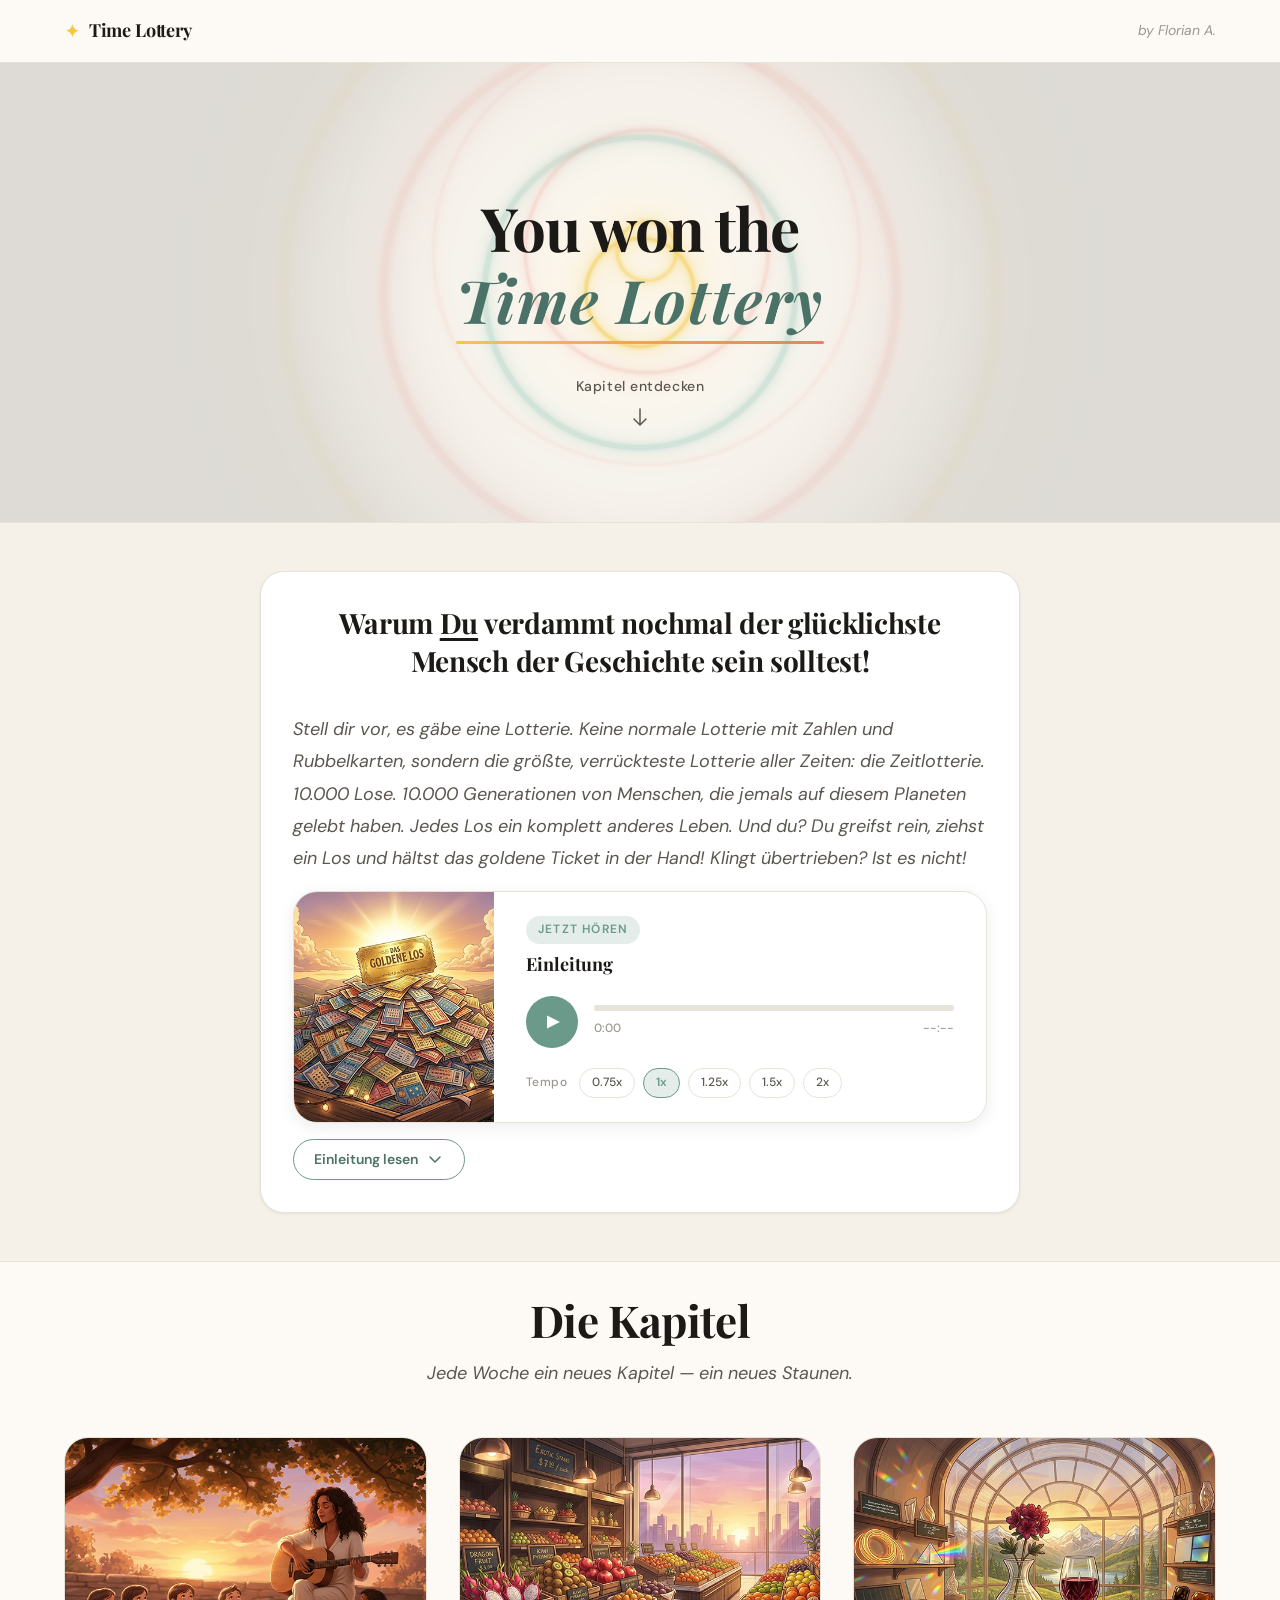
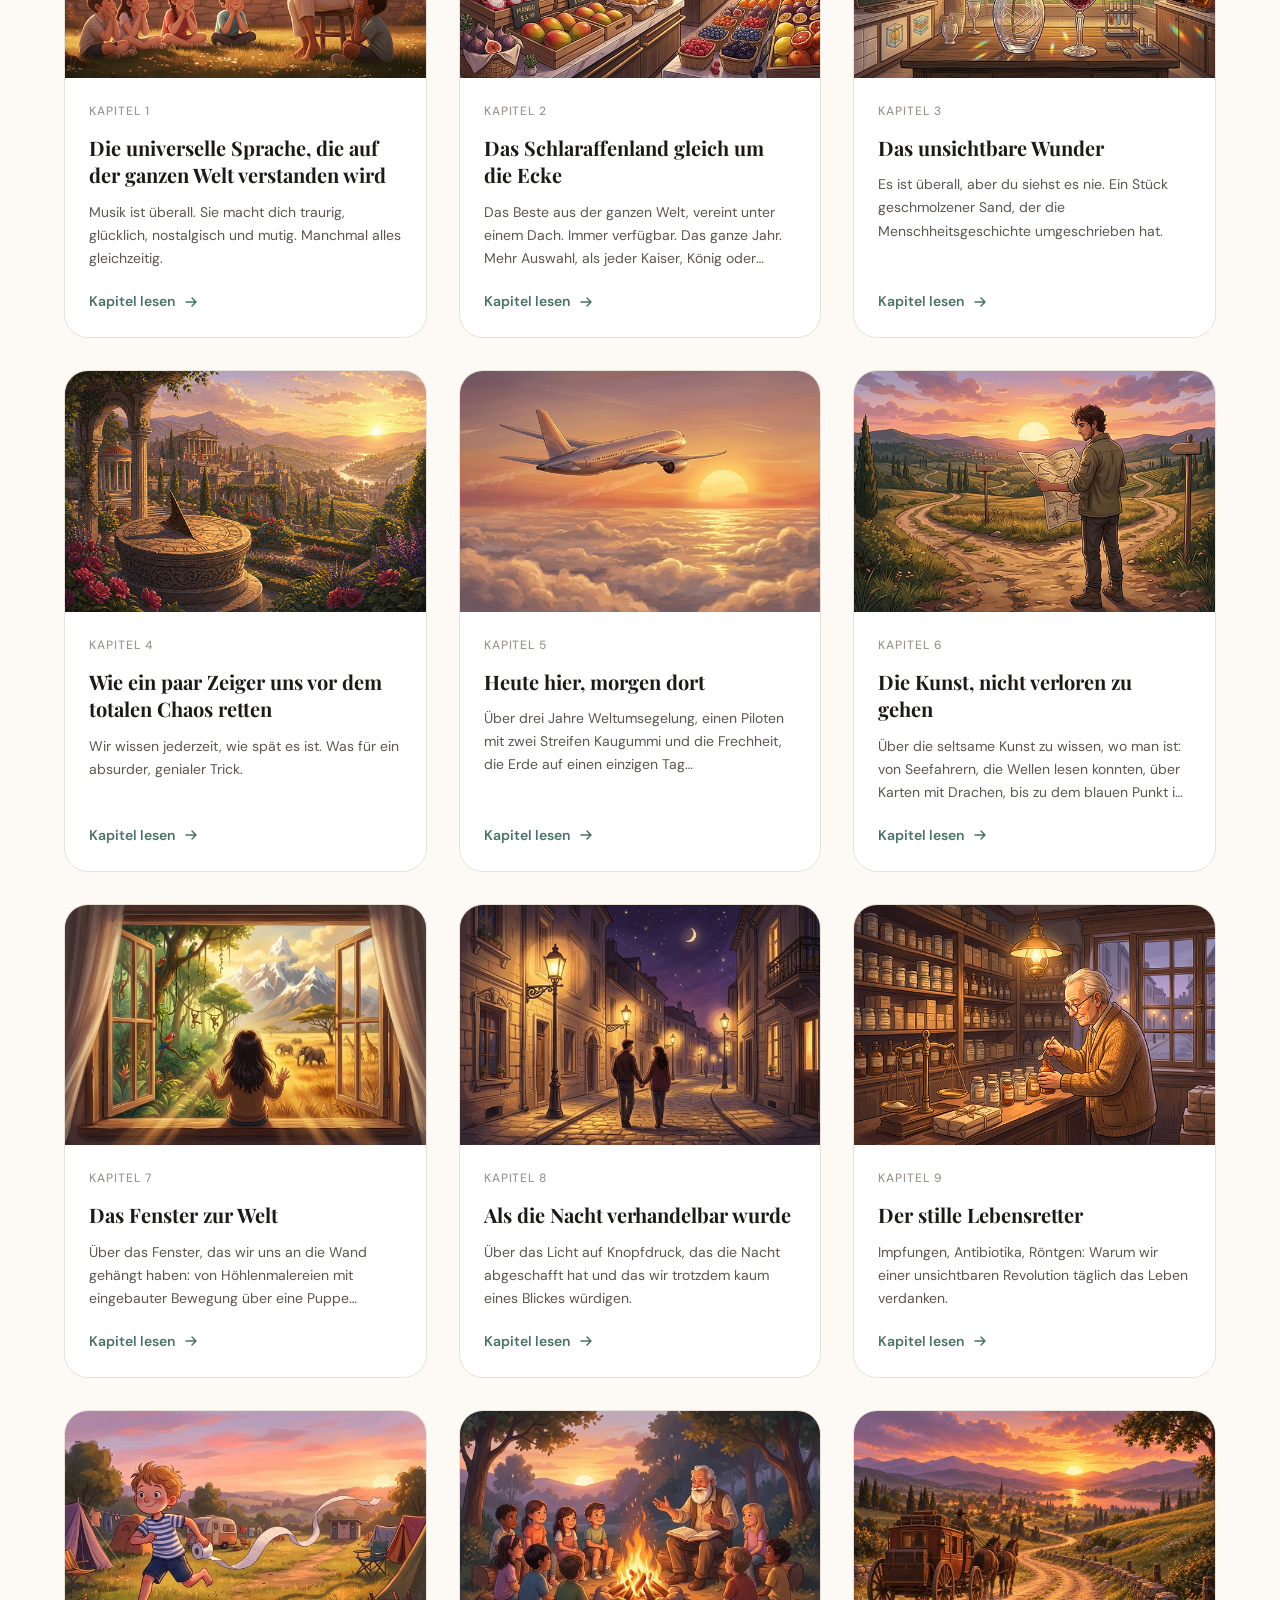
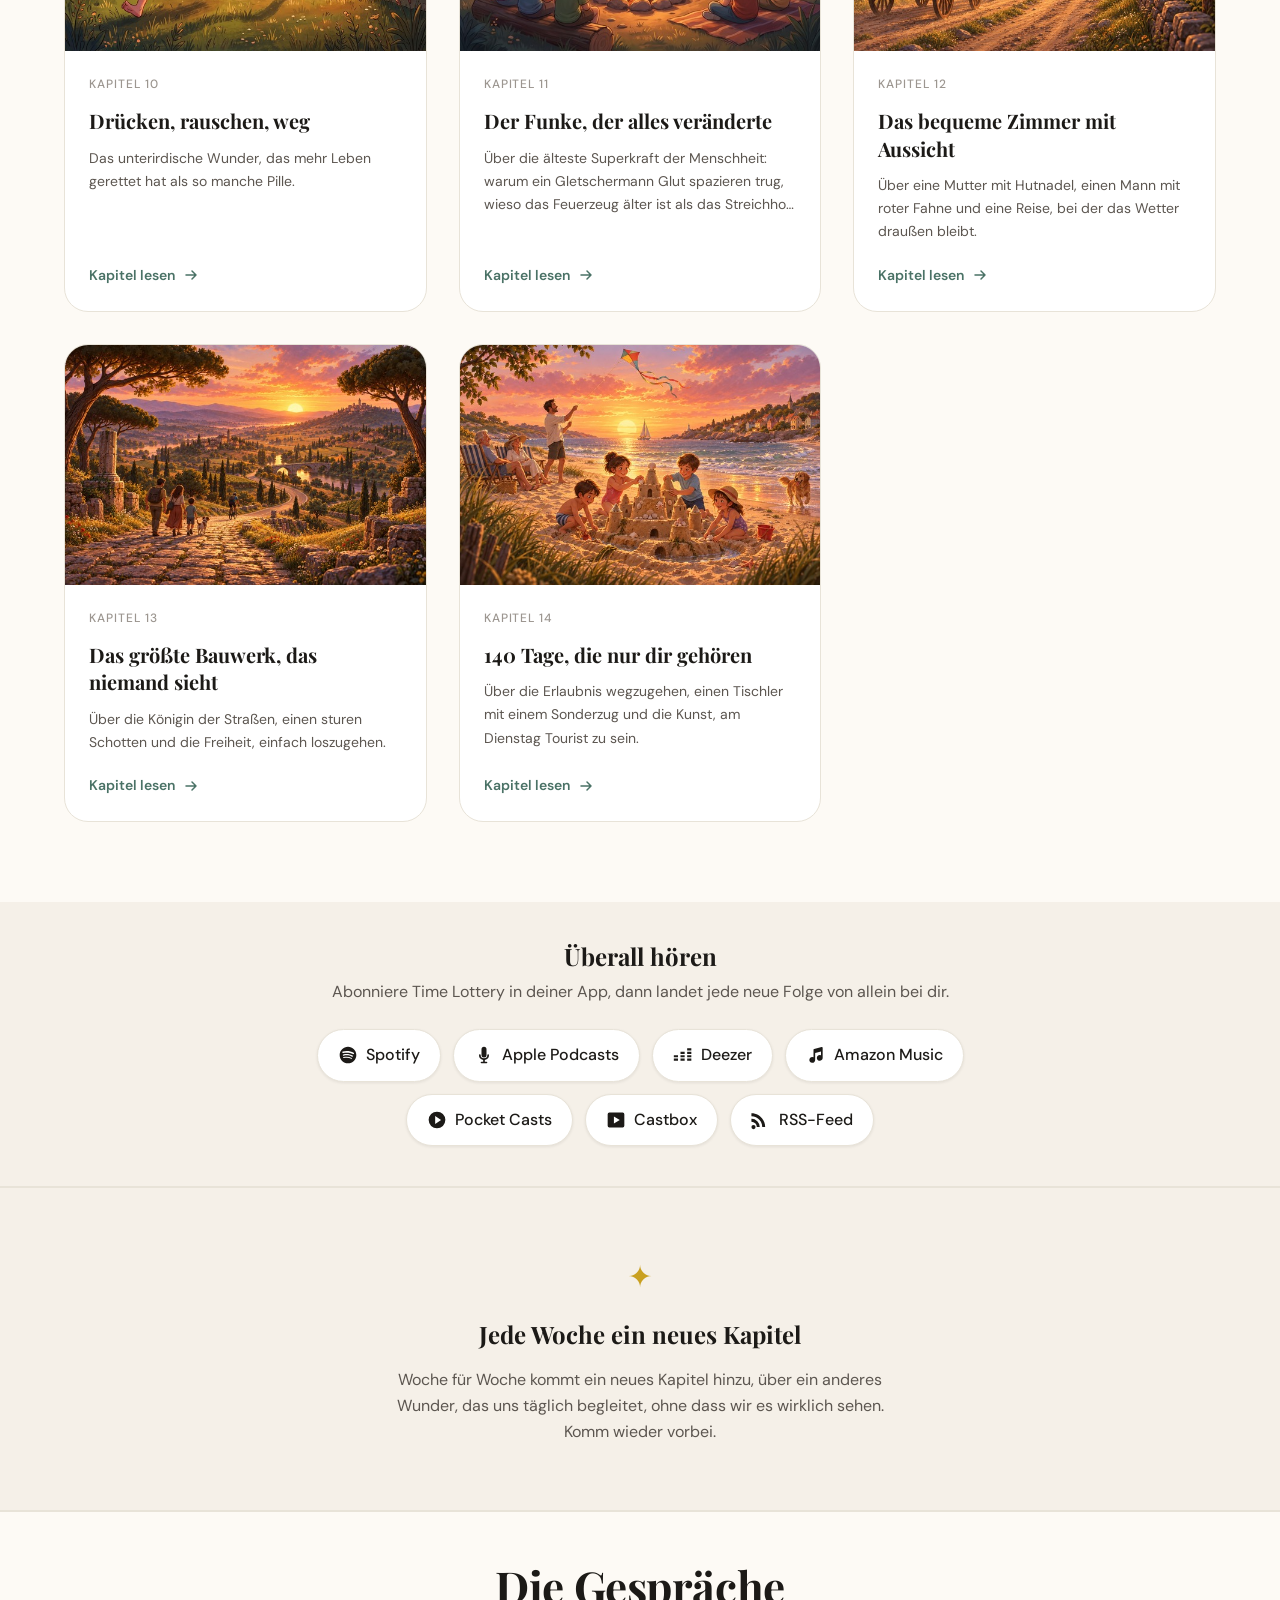
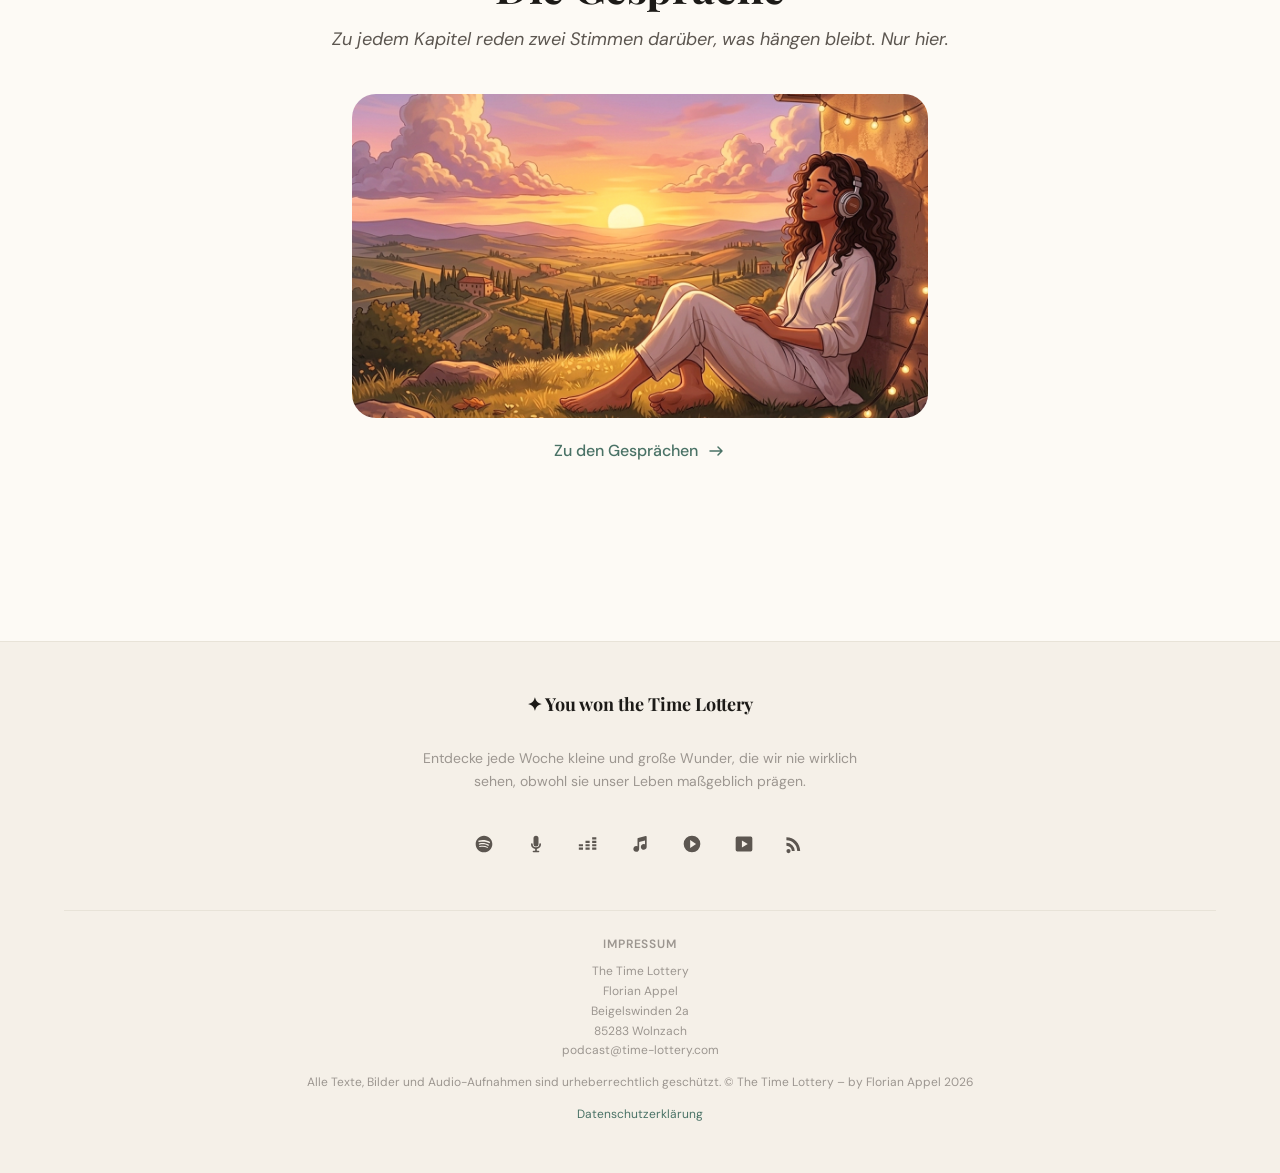
==== index.html @ 1cee1071 "Add Kapitel 14: Urlaub & Freizeit Co-Authored-By: Claude Opus 5.5 <noreply@anthropic.com>" ====
<!DOCTYPE html>
<html lang="de">
<head>
  <meta charset="UTF-8" />
  <meta name="viewport" content="width=device-width, initial-scale=1.0" />
  <title>You won the Time Lottery</title>
  <meta name="description" content="Kleine Geschichten über die unsichtbaren Wunder des Alltags." />

  <!-- Open Graph -->
  <meta property="og:title" content="You won the Time Lottery" />
  <meta property="og:description" content="Kleine Geschichten über die unsichtbaren Wunder des Alltags." />
  <meta property="og:type" content="website" />

  <!-- Favicon -->
  <link rel="icon" href="favicon.svg" type="image/svg+xml" />

  <!-- Google Fonts -->
  <link rel="preconnect" href="https://fonts.googleapis.com" />
  <link rel="preconnect" href="https://fonts.gstatic.com" crossorigin />
  <link href="https://fonts.googleapis.com/css2?family=Playfair+Display:ital,wght@0,600;0,700;1,600&family=DM+Sans:wght@400;500;600&display=swap" rel="stylesheet" />

  <!-- CSS -->
  <link rel="stylesheet" href="css/tokens.css?v=2" />
  <link rel="stylesheet" href="css/base.css?v=2" />
  <link rel="stylesheet" href="css/components.css?v=2" />
  <link rel="stylesheet" href="css/home.css?v=2" />
  <link rel="stylesheet" href="css/chapter.css?v=2" />
</head>
<body>

  <!-- HEADER -->
  <header class="site-header">
    <div class="container site-header__inner">
      <a href="index.html" class="site-header__logo" aria-label="Startseite">
        <span class="site-header__logo-mark">&#10022;</span>
        <span class="site-header__logo-text">Time Lottery</span>
      </a>
      <p class="site-header__tagline">by Florian A.</p>
    </div>
  </header>

  <main>

    <!-- HERO -->
    <section class="home-hero">
      <canvas id="hero-canvas" class="home-hero__canvas" aria-hidden="true"></canvas>

      <div class="container home-hero__inner">
        <h1 class="home-hero__title">You won the<br><em>Time Lottery</em></h1>
        <a href="#chapters" class="home-hero__scroll-cue" aria-label="Zu den Kapiteln scrollen">
          <span class="home-hero__scroll-label">Kapitel entdecken</span>
          <svg class="home-hero__scroll-arrow" width="20" height="20" viewBox="0 0 20 20" fill="none" aria-hidden="true">
            <path d="M10 3v14M4 13l6 6 6-6" stroke="currentColor" stroke-width="1.5" stroke-linecap="round" stroke-linejoin="round"/>
          </svg>
        </a>
      </div>
    </section>

    <!-- INTRO (collapsible) -->
    <section class="home-intro">
      <div class="container">
        <div class="home-intro__card">
          <div class="home-intro__header">
<p class="home-intro__preview-hook">Warum <span class="home-intro__hook-du">Du</span> verdammt nochmal der glücklichste Mensch der Geschichte sein solltest!</p>
            <p class="home-intro__preview">Stell dir vor, es gäbe eine Lotterie. Keine normale Lotterie mit Zahlen und Rubbelkarten, sondern die größte, verrückteste Lotterie aller Zeiten: die Zeitlotterie. 10.000 Lose. 10.000 Generationen von Menschen, die jemals auf diesem Planeten gelebt haben. Jedes Los ein komplett anderes Leben. Und du? Du greifst rein, ziehst ein Los und hältst das goldene Ticket in der Hand! Klingt übertrieben? Ist es nicht!</p>
            <div class="block-audio" data-audio-player>
              <div class="block-audio__card">
                <div class="block-audio__image"><img src="images/chapters/Einleitung.jpg?v=2" alt="" loading="lazy" /></div>
                <div class="block-audio__content">
                  <div class="block-audio__header">
                    <span class="block-audio__tag">Jetzt hören</span>
                    <p class="block-audio__label">Einleitung</p>
                  </div>
                  <div class="block-audio__controls">
                    <button class="block-audio__play-btn" data-audio-play aria-label="Abspielen">
                      <svg width="20" height="20" viewBox="0 0 20 20" fill="none" aria-hidden="true">
                        <path d="M5 3.5l13 6.5-13 6.5V3.5z" fill="currentColor"/>
                      </svg>
                    </button>
                    <div class="block-audio__timeline">
                      <div class="block-audio__progress" data-audio-progress>
                        <div class="block-audio__progress-fill" data-audio-fill style="width:0%"></div>
                      </div>
                      <div class="block-audio__times">
                        <span data-audio-current>0:00</span>
                        <span data-audio-total>--:--</span>
                      </div>
                    </div>
                  </div>
                  <div class="block-audio__speed">
                    <span class="block-audio__speed-label">Tempo</span>
                    <button class="block-audio__speed-btn" data-audio-speed="0.75">0.75x</button>
                    <button class="block-audio__speed-btn is-active" data-audio-speed="1">1x</button>
                    <button class="block-audio__speed-btn" data-audio-speed="1.25">1.25x</button>
                    <button class="block-audio__speed-btn" data-audio-speed="1.5">1.5x</button>
                    <button class="block-audio__speed-btn" data-audio-speed="2">2x</button>
                  </div>
                  <audio data-audio-el src="audio/0 - Einleitung - Time Lottery.mp3" preload="metadata"></audio>
                </div>
              </div>
            </div>
            <button class="home-intro__btn" id="intro-btn" aria-expanded="false" aria-controls="intro-content">
              <span class="home-intro__btn-label">Einleitung lesen</span>
              <svg class="home-intro__btn-icon" width="18" height="18" viewBox="0 0 18 18" fill="none" aria-hidden="true">
                <path d="M4 6l5 5 5-5" stroke="currentColor" stroke-width="1.5" stroke-linecap="round" stroke-linejoin="round"/>
              </svg>
            </button>
          </div>
          <div class="home-intro__content" id="intro-content">
            <div class="home-intro__prose">
              <p>Genau so sieht es nämlich aus. Die ältesten Homo-sapiens-Funde werden auf 300.000 Jahre datiert, und seither hat es ungefähr 10.000 Generationen gegeben. Zehntausend! Und du bist nicht der arme Kerl aus der Steinzeit, der mit einem angespitzten Stock bewaffnet versucht hat, ein Mammut zu erlegen und dabei meistens selbst fast draufgegangen ist. (Spoiler: Mammuts mögen es nämlich nicht, wenn man versucht sie mit spitzen Stöcken zu piksen.)</p>
              <p>Du bist auch nicht der Bauer im Mittelalter, der mit 30 schon alle Zähne verloren hatte und dessen Lebenserwartung irgendwo zwischen &bdquo;kurz&ldquo; und &bdquo;sehr kurz&ldquo; lag.</p>
              <p class="home-intro__accent">Nein. Du bist hier. Jetzt. Im 21. Jahrhundert.</p>
              <p>Du bist der eine aus 10.000, der in einer Zeit lebt, in der du morgens von einem Wecker geweckt wirst (statt von einem Säbelzahntiger), in der du warmes Wasser aus der Wand bekommst (ohne es erst am Fluss holen zu müssen), in der du Essen im Kühlschrank hast (das nicht nach drei Tagen vergammelt ist), in der du mit Menschen auf der anderen Seite der Welt sprechen kannst (ohne monatelang mit dem Schiff zu reisen).</p>
              <p>Und trotzdem meckern wir, wenn das WLAN zu langsam ist. Wir fluchen, wenn wir im Stau stehen. Wir regen uns auf, wenn die Heizung nicht sofort anspringt oder der Supermarkt unsere Lieblings-Chips nicht mehr hat.</p>
              <p>Wir vergessen viel zu oft, wie verdammt gut wir es haben! Wir leben in der komfortabelsten Ära der Menschheitsgeschichte und sehen das als selbstverständlich an.</p>
              <p>Die nachfolgenden Kapitel sind eine Erinnerung. Eine liebevolle, manchmal freche, hoffentlich lustige Erinnerung daran, dass wir im Alltag von Dingen umgeben sind, die für 9.999 Generationen vor uns wie Magie gewirkt hätten. Dinge, die so selbstverständlich geworden sind, dass wir sie gar nicht mehr wahrnehmen.</p>
              <div class="home-intro__wonders">
                <p>Das warme Wasser aus dem Hahn? Ein Wunder.</p>
                <p>Das Auto, das uns in 20 Minuten zur Arbeit bringt? Ein Wunder.</p>
                <p>Der Kühlschrank, der unser Essen frisch hält? Ein Wunder.</p>
                <p>Der Fernseher, der uns mit in den Amazonas-Dschungel nimmt, während wir entspannt auf der Couch liegen? Ein verdammtes Wunder.</p>
              </div>
              <p>Aber wir sehen sie nicht mehr. Wir hetzen durch unseren Tag, gestresst, genervt, unzufrieden und übersehen dabei, dass wir in einem Zeitalter leben, das unsere Vorfahren sich nicht mal in ihren wildesten Träumen hätten vorstellen können.</p>
              <p>Ich nehme dich mit auf eine Reise durch die kleinen, großen Wunder unseres Alltags. Durch die Dinge, die unser Leben leichter, schöner, komfortabler machen und die wir viel zu oft als selbstverständlich hinnehmen oder oft komplett übersehen.</p>
              <p>Jedes Kapitel widmet sich einem dieser alltäglichen Helden. Wir schauen uns an, wie das Leben ohne diese alltäglichen Helden war (Spoiler: meistens ziemlich beschissen), wie sie erfunden wurden (oft durch Zufall oder pure Verzweiflung) und warum sie unser Leben so unglaublich bereichern.</p>
              <p>Und am Ende jedes Kapitels gibt es ein paar Fragen. Nicht um dich zu nerven, sondern um dich zum Nachdenken zu bringen. Zum Innehalten. Zum bewussten Wahrnehmen und dankbar sein.</p>
              <div class="home-intro__divider" aria-hidden="true">✦</div>
              <p>Denn hier ist die Wahrheit: Du hast die Zeitlotterie gewonnen. Du lebst in der besten Zeit, die es jemals gab! Nicht perfekt, klar. Aber verdammt gut. Und das sollten wir öfter feiern.</p>
              <p>Also mach dir einen Kaffee (aus der Maschine, nicht am Lagerfeuer), setz dich bequem hin (auf ein Sofa, nicht auf einen Stein), schalte das Licht an (per Knopfdruck, nicht mit Feuerstein) und lass uns gemeinsam entdecken, wie reich wir eigentlich sind.</p>
              <p class="home-intro__welcome">Willkommen im Club der Gewinner.<br>Willkommen im 21. Jahrhundert.<br>Willkommen in deinem verdammt guten Leben.</p>
              <p class="home-intro__ps"><em>P.S.: Falls du jetzt denkst &bdquo;Ja, aber mein Leben ist trotzdem stressig und schwer&ldquo;, ich verstehe dich. Wirklich. Und ich will deine Probleme nicht kleinreden und ich will dir auch nicht sagen, dass du gefälligst dankbar zu sein hast. Ich will dir nur zeigen, dass unter all dem Stress, dem Chaos und den To-do-Listen ein Fundament liegt, das so solide ist, wie es noch keine Generation vor uns je hatte. Und manchmal hilft es ungemein, wenn man das erkennt und wenn uns das bewusst wird.</em></p>
            </div>
          </div>
        </div>
      </div>
    </section>

    <!-- CHAPTER GRID -->
    <section class="home-chapters" id="chapters">
      <div class="container">
        <div class="home-chapters__header">
          <h2 class="home-chapters__heading">Die Kapitel</h2>
          <p class="home-chapters__subheading">Jede Woche ein neues Kapitel — ein neues Staunen.</p>
        </div>
        <div class="chapter-grid" id="chapters-mount" role="list" aria-label="Kapitelübersicht">
          <noscript>
            <p style="text-align:center; color: var(--color-text-secondary); padding: 2rem;">
              Bitte aktiviere JavaScript, um die Kapitel anzuzeigen.
            </p>
          </noscript>
        </div>
      </div>
    </section>

    <!-- PLATTFORMEN -->
    <section class="podcast-platforms" aria-labelledby="platforms-heading">
      <div class="container">
        <div class="podcast-platforms__inner">
          <h2 id="platforms-heading" class="podcast-platforms__title">Überall hören</h2>
          <p class="podcast-platforms__text">Abonniere Time Lottery in deiner App, dann landet jede neue Folge von allein bei dir.</p>
          <ul class="podcast-platforms__list">
            <li>
              <a class="platform-link" href="https://open.spotify.com/show/033XM50tRua7s2bWHHuiyg" target="_blank" rel="noopener">
                <svg class="platform-link__icon" viewBox="0 0 24 24" fill="currentColor" aria-hidden="true">
                  <path d="M12 2C6.477 2 2 6.477 2 12s4.477 10 10 10 10-4.477 10-10S17.523 2 12 2zm4.586 14.424a.623.623 0 01-.857.207c-2.348-1.435-5.304-1.76-8.785-.964a.623.623 0 11-.277-1.215c3.809-.871 7.077-.496 9.712 1.115.293.18.386.563.207.857zm1.223-2.722a.78.78 0 01-1.072.257c-2.687-1.652-6.785-2.131-9.965-1.166a.78.78 0 11-.452-1.492c3.632-1.102 8.147-.568 11.232 1.329a.78.78 0 01.257 1.072zm.105-2.835C14.692 8.95 9.375 8.775 6.412 9.674a.935.935 0 11-.542-1.79c3.4-1.031 9.272-.832 12.93 1.34a.935.935 0 11-.955 1.607z"/>
                </svg>
                <span>Spotify</span>
              </a>
            </li>
            <li>
              <a class="platform-link" href="https://podcasts.apple.com/de/podcast/id6795854485" target="_blank" rel="noopener">
                <svg class="platform-link__icon" viewBox="0 0 24 24" fill="currentColor" aria-hidden="true">
                  <path d="M12 15a3 3 0 003-3V5a3 3 0 10-6 0v7a3 3 0 003 3zm6-3a1 1 0 10-2 0 4 4 0 01-8 0 1 1 0 10-2 0 6 6 0 005 5.917V20H9a1 1 0 100 2h6a1 1 0 100-2h-2v-2.083A6 6 0 0018 12z"/>
                </svg>
                <span>Apple Podcasts</span>
              </a>
            </li>
            <li>
              <a class="platform-link" href="https://www.deezer.com/de/show/1003442102" target="_blank" rel="noopener">
                <svg class="platform-link__icon" viewBox="0 0 24 24" fill="currentColor" aria-hidden="true">
                  <path d="M17 4h5v2.6h-5zM17 8.1h5v2.6h-5zM9 8.1h5v2.6H9zM17 12.2h5v2.6h-5zM9 12.2h5v2.6H9zM1 12.2h5v2.6H1zM17 16.3h5v2.6h-5zM9 16.3h5v2.6H9zM1 16.3h5v2.6H1z"/>
                </svg>
                <span>Deezer</span>
              </a>
            </li>
            <li>
              <a class="platform-link" href="https://music.amazon.de/podcasts/cef7e603-8058-4580-8840-f044a80a63fd/the-time-lottery" target="_blank" rel="noopener">
                <svg class="platform-link__icon" viewBox="0 0 24 24" fill="currentColor" aria-hidden="true">
                  <path d="M20 3.5a1 1 0 00-1.24-.97l-9 2.25A1 1 0 009 5.75v9.02A3.5 3.5 0 1011 17.5V9.53l7-1.75v4.49A3.5 3.5 0 1020 15.5z"/>
                </svg>
                <span>Amazon Music</span>
              </a>
            </li>
            <li>
              <a class="platform-link" href="https://pocketcasts.com/podcast/the-time-lottery/37387570-6d8b-013f-6ed7-0ed4f3033223" target="_blank" rel="noopener">
                <svg class="platform-link__icon" viewBox="0 0 24 24" fill="currentColor" aria-hidden="true">
                  <path d="M12 2a10 10 0 100 20 10 10 0 000-20zm-2.2 5.3l7.1 4.7-7.1 4.7V7.3z"/>
                </svg>
                <span>Pocket Casts</span>
              </a>
            </li>
            <li>
              <a class="platform-link" href="https://castbox.fm/channel/id7338006" target="_blank" rel="noopener">
                <svg class="platform-link__icon" viewBox="0 0 24 24" fill="currentColor" aria-hidden="true">
                  <path d="M4 3h16a2 2 0 012 2v14a2 2 0 01-2 2H4a2 2 0 01-2-2V5a2 2 0 012-2zm5.5 4.8v8.4L16.5 12 9.5 7.8z"/>
                </svg>
                <span>Castbox</span>
              </a>
            </li>
            <li>
              <a class="platform-link" href="https://anchor.fm/s/11573df28/podcast/rss" target="_blank" rel="noopener">
                <svg class="platform-link__icon" viewBox="0 0 24 24" fill="currentColor" aria-hidden="true">
                  <path d="M5.5 20.5a2.5 2.5 0 11-5 0 2.5 2.5 0 015 0zM.5 10.5V14a6.5 6.5 0 016.5 6.5h3.5A10 10 0 00.5 10.5zm0-6.5v3.5c7.18 0 13 5.82 13 13H17C17 11.44 9.56 4 .5 4z"/>
                </svg>
                <span>RSS-Feed</span>
              </a>
            </li>
          </ul>
        </div>
      </div>
    </section>

    <!-- TEASER -->
    <section class="home-teaser">
      <div class="container home-teaser__inner">
        <div class="home-teaser__icon" aria-hidden="true">&#10022;</div>
        <h3 class="home-teaser__title">Jede Woche ein neues Kapitel</h3>
        <p class="home-teaser__text">
          Woche für Woche kommt ein neues Kapitel hinzu, über ein anderes Wunder,
          das uns täglich begleitet, ohne dass wir es wirklich sehen. Komm wieder vorbei.
        </p>
      </div>
    </section>

    <!-- PODCAST -->
    <section class="home-podcast">
      <div class="container">
        <div class="home-podcast__inner">
          <div class="home-podcast__header">
            <h2 class="home-podcast__title">Die Gespräche</h2>
            <p class="home-podcast__subtext">Zu jedem Kapitel reden zwei Stimmen darüber, was hängen bleibt. Nur hier.</p>
          </div>
          <a href="podcast.html" class="home-podcast__image-link" aria-label="Zu den Gesprächen">
            <img src="images/hero/Podcast.jpg" alt="Die Gespräche" loading="lazy" />
          </a>
          <a href="podcast.html" class="home-podcast__cta">
            <span>Zu den Gesprächen</span>
            <svg width="20" height="20" viewBox="0 0 20 20" fill="none" aria-hidden="true">
              <path d="M4 10h12M12 6l4 4-4 4" stroke="currentColor" stroke-width="1.5" stroke-linecap="round" stroke-linejoin="round"/>
            </svg>
          </a>
        </div>
      </div>
    </section>

  </main>

  <!-- FOOTER -->
  <footer class="site-footer">
    <div class="container site-footer__inner">
      <p class="site-footer__brand">&#10022; You won the Time Lottery</p>
      <p class="site-footer__copy">Entdecke jede Woche kleine und große Wunder, die wir nie wirklich sehen, obwohl sie unser Leben maßgeblich prägen.</p>
      <nav class="site-footer__platforms" aria-label="Podcast auf anderen Plattformen">
        <a href="https://open.spotify.com/show/033XM50tRua7s2bWHHuiyg" target="_blank" rel="noopener" class="footer-platform" aria-label="Spotify" title="Spotify">
          <svg width="20" height="20" viewBox="0 0 24 24" fill="currentColor" aria-hidden="true"><path d="M12 2C6.477 2 2 6.477 2 12s4.477 10 10 10 10-4.477 10-10S17.523 2 12 2zm4.586 14.424a.623.623 0 01-.857.207c-2.348-1.435-5.304-1.76-8.785-.964a.623.623 0 11-.277-1.215c3.809-.871 7.077-.496 9.712 1.115.293.18.386.563.207.857zm1.223-2.722a.78.78 0 01-1.072.257c-2.687-1.652-6.785-2.131-9.965-1.166a.78.78 0 11-.452-1.492c3.632-1.102 8.147-.568 11.232 1.329a.78.78 0 01.257 1.072zm.105-2.835C14.692 8.95 9.375 8.775 6.412 9.674a.935.935 0 11-.542-1.79c3.4-1.031 9.272-.832 12.93 1.34a.935.935 0 11-.955 1.607z"/></svg>
        </a>
        <a href="https://podcasts.apple.com/de/podcast/id6795854485" target="_blank" rel="noopener" class="footer-platform" aria-label="Apple Podcasts" title="Apple Podcasts">
          <svg width="20" height="20" viewBox="0 0 24 24" fill="currentColor" aria-hidden="true"><path d="M12 15a3 3 0 003-3V5a3 3 0 10-6 0v7a3 3 0 003 3zm6-3a1 1 0 10-2 0 4 4 0 01-8 0 1 1 0 10-2 0 6 6 0 005 5.917V20H9a1 1 0 100 2h6a1 1 0 100-2h-2v-2.083A6 6 0 0018 12z"/></svg>
        </a>
        <a href="https://www.deezer.com/de/show/1003442102" target="_blank" rel="noopener" class="footer-platform" aria-label="Deezer" title="Deezer">
          <svg width="20" height="20" viewBox="0 0 24 24" fill="currentColor" aria-hidden="true"><path d="M17 4h5v2.6h-5zM17 8.1h5v2.6h-5zM9 8.1h5v2.6H9zM17 12.2h5v2.6h-5zM9 12.2h5v2.6H9zM1 12.2h5v2.6H1zM17 16.3h5v2.6h-5zM9 16.3h5v2.6H9zM1 16.3h5v2.6H1z"/></svg>
        </a>
        <a href="https://music.amazon.de/podcasts/cef7e603-8058-4580-8840-f044a80a63fd/the-time-lottery" target="_blank" rel="noopener" class="footer-platform" aria-label="Amazon Music" title="Amazon Music">
          <svg width="20" height="20" viewBox="0 0 24 24" fill="currentColor" aria-hidden="true"><path d="M20 3.5a1 1 0 00-1.24-.97l-9 2.25A1 1 0 009 5.75v9.02A3.5 3.5 0 1011 17.5V9.53l7-1.75v4.49A3.5 3.5 0 1020 15.5z"/></svg>
        </a>
        <a href="https://pocketcasts.com/podcast/the-time-lottery/37387570-6d8b-013f-6ed7-0ed4f3033223" target="_blank" rel="noopener" class="footer-platform" aria-label="Pocket Casts" title="Pocket Casts">
          <svg width="20" height="20" viewBox="0 0 24 24" fill="currentColor" aria-hidden="true"><path d="M12 2a10 10 0 100 20 10 10 0 000-20zm-2.2 5.3l7.1 4.7-7.1 4.7V7.3z"/></svg>
        </a>
        <a href="https://castbox.fm/channel/id7338006" target="_blank" rel="noopener" class="footer-platform" aria-label="Castbox" title="Castbox">
          <svg width="20" height="20" viewBox="0 0 24 24" fill="currentColor" aria-hidden="true"><path d="M4 3h16a2 2 0 012 2v14a2 2 0 01-2 2H4a2 2 0 01-2-2V5a2 2 0 012-2zm5.5 4.8v8.4L16.5 12 9.5 7.8z"/></svg>
        </a>
        <a href="https://anchor.fm/s/11573df28/podcast/rss" target="_blank" rel="noopener" class="footer-platform" aria-label="RSS-Feed" title="RSS-Feed">
          <svg width="20" height="20" viewBox="0 0 24 24" fill="currentColor" aria-hidden="true"><path d="M5.5 20.5a2.5 2.5 0 11-5 0 2.5 2.5 0 015 0zM.5 10.5V14a6.5 6.5 0 016.5 6.5h3.5A10 10 0 00.5 10.5zm0-6.5v3.5c7.18 0 13 5.82 13 13H17C17 11.44 9.56 4 .5 4z"/></svg>
        </a>
      </nav>
      <div class="site-footer__impressum">
        <p class="site-footer__impressum-heading">Impressum</p>
        <p class="site-footer__impressum-text">The Time Lottery<br>Florian Appel<br>Beigelswinden 2a<br>85283 Wolnzach<br>podcast@time-lottery.com</p>
        <p class="site-footer__impressum-text" style="margin-top:0.75rem;">Alle Texte, Bilder und Audio-Aufnahmen sind urheberrechtlich geschützt. &copy; The Time Lottery &ndash; by Florian Appel 2026</p>
        <p class="site-footer__impressum-text" style="margin-top:0.75rem;"><a href="datenschutz.html" style="color: var(--color-green-dark); text-decoration: none;">Datenschutzerklärung</a></p>
      </div>
    </div>
  </footer>

  <!-- SCRIPTS -->
  <script src="js/chapters.js?v=17"></script>
  <script src="js/home.js"></script>
  <script src="js/hero-shader.js"></script>
  <script>
    (function () {
      var players = document.querySelectorAll('[data-audio-player]');
      players.forEach(function (player) {
        var audio       = player.querySelector('[data-audio-el]');
        var playBtn     = player.querySelector('[data-audio-play]');
        var fill        = player.querySelector('[data-audio-fill]');
        var progressBar = player.querySelector('[data-audio-progress]');
        var currentEl   = player.querySelector('[data-audio-current]');
        var totalEl     = player.querySelector('[data-audio-total]');
        var speedBtns   = player.querySelectorAll('[data-audio-speed]');
        if (!audio || !playBtn) return;
        function fmt(s) { var m = Math.floor(s/60), sec = Math.floor(s%60); return m+':'+(sec<10?'0':'')+sec; }
        var playIcon  = '<svg width="20" height="20" viewBox="0 0 20 20" fill="none" aria-hidden="true"><path d="M5 3.5l13 6.5-13 6.5V3.5z" fill="currentColor"/></svg>';
        var pauseIcon = '<svg width="20" height="20" viewBox="0 0 20 20" fill="none" aria-hidden="true"><rect x="4" y="3" width="4" height="14" rx="1" fill="currentColor"/><rect x="12" y="3" width="4" height="14" rx="1" fill="currentColor"/></svg>';
        audio.addEventListener('loadedmetadata', function () { if (totalEl) totalEl.textContent = fmt(audio.duration); });
        audio.addEventListener('timeupdate', function () {
          if (!audio.duration) return;
          if (fill) fill.style.width = (audio.currentTime / audio.duration * 100) + '%';
          if (currentEl) currentEl.textContent = fmt(audio.currentTime);
        });
        audio.addEventListener('ended', function () { playBtn.setAttribute('aria-label','Abspielen'); playBtn.innerHTML = playIcon; if (fill) fill.style.width='0%'; if (currentEl) currentEl.textContent='0:00'; });
        playBtn.addEventListener('click', function () {
          if (audio.paused) { audio.play(); playBtn.setAttribute('aria-label','Pause'); playBtn.innerHTML = pauseIcon; }
          else { audio.pause(); playBtn.setAttribute('aria-label','Abspielen'); playBtn.innerHTML = playIcon; }
        });
        if (progressBar) {
          progressBar.addEventListener('click', function (e) {
            if (!audio.duration) return;
            var rect = progressBar.getBoundingClientRect();
            audio.currentTime = Math.max(0, Math.min(1, (e.clientX - rect.left) / rect.width)) * audio.duration;
          });
        }
        speedBtns.forEach(function (btn) {
          btn.addEventListener('click', function () {
            audio.playbackRate = parseFloat(btn.dataset.audioSpeed);
            speedBtns.forEach(function (b) { b.classList.remove('is-active'); });
            btn.classList.add('is-active');
          });
        });
      });
    })();

    (function () {
      var btn = document.getElementById('intro-btn');
      var content = document.getElementById('intro-content');
      var label = btn && btn.querySelector('.home-intro__btn-label');
      if (!btn || !content) return;
      btn.addEventListener('click', function () {
        var open = btn.getAttribute('aria-expanded') === 'true';
        btn.setAttribute('aria-expanded', String(!open));
        btn.classList.toggle('is-open', !open);
        content.classList.toggle('is-open', !open);
        if (label) label.textContent = open ? 'Einleitung lesen' : 'Einleitung schließen';
      });
    })();
  </script>

</body>
</html>
---- css/tokens.css ----
/* ============================================================
   DESIGN TOKENS — You won the Time Lottery
   Single source of truth for all visual decisions.
   ============================================================ */

:root {

  /* ── COLORS ─────────────────────────────────────────────── */

  /* Backgrounds */
  --color-bg-base:          #FDFAF5;   /* warm white / parchment */
  --color-bg-card:          #FFFFFF;
  --color-bg-section:       #F5F0E8;   /* cream, alternating sections */
  --color-bg-hero:          #1C1A17;   /* dark overlay behind hero text */

  /* Accent — Yellow (primary highlight) */
  --color-yellow:           #F4C842;
  --color-yellow-light:     #FDF3C0;
  --color-yellow-dark:      #C9A020;

  /* Accent — Sage Green (default chapter accent) */
  --color-green:            #6B9A8B;
  --color-green-light:      #E4EDEA;
  --color-green-dark:       #4A7266;

  /* Accent — Coral (CTAs, warmth) */
  --color-coral:            #E8816A;
  --color-coral-light:      #FAEAE6;
  --color-coral-dark:       #C4604A;

  /* Accent — Sky Blue (subtle, links) */
  --color-blue:             #6FA8C4;
  --color-blue-light:       #E3F0F6;

  /* Text */
  --color-text-primary:     #1C1A17;   /* near-black, warm — contrast 13.4:1 on bg-base */
  --color-text-secondary:   #5C5650;   /* medium warm grey — contrast 5.8:1 on bg-base */
  --color-text-muted:       #9C9690;   /* light warm grey — decorative only */
  --color-text-inverse:     #FDFAF5;   /* on dark backgrounds */

  /* Borders */
  --color-border:           #E8E3D8;
  --color-border-dashed:    #D0C9BC;

  /* Shadows */
  --color-shadow:           rgba(28, 26, 23, 0.08);
  --color-shadow-strong:    rgba(28, 26, 23, 0.14);

  /* Chapter accent — overridden per chapter via inline style */
  --chapter-accent:         var(--color-green);
  --chapter-accent-light:   var(--color-green-light);

  /* ── TYPOGRAPHY ─────────────────────────────────────────── */

  --font-heading:   'Playfair Display', 'Lora', Georgia, serif;
  --font-body:      'DM Sans', 'Inter', system-ui, -apple-system, sans-serif;

  /* Scale */
  --text-xs:    0.75rem;    /*  12px */
  --text-sm:    0.875rem;   /*  14px */
  --text-base:  1rem;       /*  16px */
  --text-lg:    1.125rem;   /*  18px */
  --text-xl:    1.25rem;    /*  20px */
  --text-2xl:   1.5rem;     /*  24px */
  --text-3xl:   1.875rem;   /*  30px */
  --text-4xl:   2.25rem;    /*  36px */
  --text-5xl:   3rem;       /*  48px */
  --text-6xl:   3.75rem;    /*  60px */

  /* Fluid headline: scales between 36px and 60px */
  --text-hero:  clamp(2.25rem, 5vw, 3.75rem);
  --text-title: clamp(1.875rem, 3.5vw, 2.75rem);

  /* Line heights */
  --leading-tight:   1.2;
  --leading-snug:    1.375;
  --leading-normal:  1.5;
  --leading-relaxed: 1.65;
  --leading-loose:   1.8;

  /* Weights */
  --weight-regular:  400;
  --weight-medium:   500;
  --weight-semibold: 600;
  --weight-bold:     700;

  /* ── SPACING (8pt grid) ─────────────────────────────────── */

  --space-1:   0.25rem;    /*   4px */
  --space-2:   0.5rem;     /*   8px */
  --space-3:   0.75rem;    /*  12px */
  --space-4:   1rem;       /*  16px */
  --space-5:   1.25rem;    /*  20px */
  --space-6:   1.5rem;     /*  24px */
  --space-8:   2rem;       /*  32px */
  --space-10:  2.5rem;     /*  40px */
  --space-12:  3rem;       /*  48px */
  --space-16:  4rem;       /*  64px */
  --space-20:  5rem;       /*  80px */
  --space-24:  6rem;       /*  96px */
  --space-32:  8rem;       /* 128px */

  /* ── LAYOUT ─────────────────────────────────────────────── */

  --max-width-site:    1200px;
  --max-width-content: 720px;   /* prose column */
  --max-width-narrow:  560px;

  /* ── BORDERS & RADIUS ───────────────────────────────────── */

  --radius-sm:   4px;
  --radius-md:   8px;
  --radius-lg:   16px;
  --radius-xl:   24px;
  --radius-2xl:  32px;
  --radius-full: 9999px;

  /* ── SHADOWS ─────────────────────────────────────────────── */

  --shadow-sm:   0 1px 3px var(--color-shadow);
  --shadow-md:   0 4px 16px var(--color-shadow);
  --shadow-lg:   0 8px 32px var(--color-shadow);
  --shadow-hover: 0 12px 40px var(--color-shadow-strong);

  /* ── ANIMATION ───────────────────────────────────────────── */

  --ease-out:    cubic-bezier(0.0, 0.0, 0.2, 1);
  --ease-in-out: cubic-bezier(0.4, 0.0, 0.2, 1);
  --dur-fast:    150ms;
  --dur-base:    250ms;
  --dur-slow:    400ms;

  /* ── Z-INDEX ─────────────────────────────────────────────── */

  --z-base:    0;
  --z-above:   10;
  --z-nav:     100;
  --z-overlay: 200;
}
---- css/base.css ----
/* ============================================================
   BASE — Reset, Typography, Global Styles
   ============================================================ */

/* ── RESET ─────────────────────────────────────────────────── */

*, *::before, *::after {
  box-sizing: border-box;
  margin: 0;
  padding: 0;
}

html {
  font-size: 16px;
  scroll-behavior: smooth;
  -webkit-text-size-adjust: 100%;
}

body {
  font-family: var(--font-body);
  font-size: var(--text-base);
  font-weight: var(--weight-regular);
  line-height: var(--leading-relaxed);
  color: var(--color-text-primary);
  background-color: var(--color-bg-base);
  -webkit-font-smoothing: antialiased;
  -moz-osx-font-smoothing: grayscale;
}

img, video, svg {
  display: block;
  max-width: 100%;
  height: auto;
}

input, button, textarea, select {
  font: inherit;
}

p, h1, h2, h3, h4, h5, h6 {
  overflow-wrap: break-word;
}

/* ── LINKS ──────────────────────────────────────────────────── */

a {
  color: var(--color-green-dark);
  text-decoration: underline;
  text-decoration-color: transparent;
  text-underline-offset: 3px;
  transition: color var(--dur-fast) var(--ease-out),
              text-decoration-color var(--dur-fast) var(--ease-out);
}

a:hover {
  color: var(--color-green);
  text-decoration-color: currentColor;
}

/* ── FOCUS VISIBLE ──────────────────────────────────────────── */

:focus-visible {
  outline: 2px solid var(--color-green);
  outline-offset: 3px;
  border-radius: var(--radius-sm);
}

/* ── TYPOGRAPHY ─────────────────────────────────────────────── */

h1, h2, h3, h4, h5, h6 {
  font-family: var(--font-heading);
  font-weight: var(--weight-bold);
  line-height: var(--leading-tight);
  color: var(--color-text-primary);
}

h1 { font-size: var(--text-5xl); }
h2 { font-size: var(--text-3xl); }
h3 { font-size: var(--text-2xl); }
h4 { font-size: var(--text-xl); }

p {
  margin-bottom: var(--space-4);
}

p:last-child {
  margin-bottom: 0;
}

strong {
  font-weight: var(--weight-semibold);
}

/* ── LAYOUT UTILITIES ───────────────────────────────────────── */

.container {
  width: 100%;
  max-width: var(--max-width-site);
  margin-inline: auto;
  padding-inline: var(--space-6);
}

@media (max-width: 768px) {
  .container {
    padding-inline: var(--space-4);
  }
}

/* ── SELECTION COLOR ────────────────────────────────────────── */

::selection {
  background-color: var(--color-yellow-light);
  color: var(--color-text-primary);
}

/* ── SCROLLBAR (Webkit) ─────────────────────────────────────── */

::-webkit-scrollbar {
  width: 6px;
}
::-webkit-scrollbar-track {
  background: var(--color-bg-section);
}
::-webkit-scrollbar-thumb {
  background: var(--color-border-dashed);
  border-radius: var(--radius-full);
}
::-webkit-scrollbar-thumb:hover {
  background: var(--color-text-muted);
}

/* ── FADE-UP ANIMATION (triggered by IntersectionObserver) ──── */

.fade-up {
  opacity: 0;
  transform: translateY(24px);
  transition: opacity var(--dur-slow) var(--ease-out),
              transform var(--dur-slow) var(--ease-out);
}

.fade-up.visible {
  opacity: 1;
  transform: translateY(0);
}
---- css/components.css ----
/* ============================================================
   COMPONENTS — Shared across all pages
   ============================================================ */

/* ── SITE HEADER ─────────────────────────────────────────────── */

.site-header {
  position: sticky;
  top: 0;
  z-index: var(--z-nav);
  background-color: rgba(253, 250, 245, 0.92);
  backdrop-filter: blur(12px);
  -webkit-backdrop-filter: blur(12px);
  border-bottom: 1px solid var(--color-border);
}

.site-header__inner {
  display: flex;
  align-items: center;
  justify-content: space-between;
  gap: var(--space-4);
  padding-block: var(--space-4);
}

.site-header__logo {
  display: flex;
  align-items: center;
  gap: var(--space-2);
  text-decoration: none;
  color: var(--color-text-primary);
}

.site-header__logo-mark {
  font-size: var(--text-xl);
  color: var(--color-yellow);
  line-height: 1;
  transition: transform var(--dur-base) var(--ease-out);
}

.site-header__logo:hover .site-header__logo-mark {
  transform: rotate(30deg);
}

.site-header__logo-text {
  font-family: var(--font-heading);
  font-weight: var(--weight-bold);
  font-size: var(--text-lg);
  letter-spacing: -0.01em;
}

.site-header__tagline {
  font-size: var(--text-sm);
  color: var(--color-text-muted);
  font-style: italic;
}

.site-header__back {
  display: flex;
  align-items: center;
  gap: var(--space-2);
  font-size: var(--text-sm);
  font-weight: var(--weight-medium);
  color: var(--color-text-secondary);
  text-decoration: none;
  transition: color var(--dur-fast) var(--ease-out),
              gap var(--dur-fast) var(--ease-out);
}

.site-header__back:hover {
  color: var(--color-green);
  gap: var(--space-3);
}

.site-header__back svg {
  transition: transform var(--dur-fast) var(--ease-out);
}

.site-header__back:hover svg {
  transform: translateX(-3px);
}

@media (max-width: 480px) {
  .site-header__tagline {
    display: none;
  }
}

/* ── SITE FOOTER ─────────────────────────────────────────────── */

.site-footer {
  background-color: var(--color-bg-section);
  border-top: 1px solid var(--color-border);
  padding-block: var(--space-12);
  margin-top: var(--space-24);
}

.site-footer__inner {
  text-align: center;
  display: flex;
  flex-direction: column;
  align-items: center;
  gap: var(--space-3);
}

.site-footer__brand {
  font-family: var(--font-heading);
  font-weight: var(--weight-bold);
  font-size: var(--text-lg);
  color: var(--color-text-primary);
}

.site-footer__copy {
  font-size: var(--text-sm);
  color: var(--color-text-muted);
  max-width: 440px;
  line-height: var(--leading-relaxed);
  margin-bottom: 0;
}

.site-footer__platforms {
  display: flex;
  flex-wrap: wrap;
  justify-content: center;
  gap: var(--space-2);
  margin-top: var(--space-4);
}

.footer-platform {
  display: inline-flex;
  align-items: center;
  justify-content: center;
  width: 44px;
  height: 44px;
  border-radius: var(--radius-full);
  color: var(--color-text-secondary);
  transition: color var(--dur-fast) var(--ease-out),
              background-color var(--dur-fast) var(--ease-out);
}

.footer-platform svg {
  width: 20px;
  height: 20px;
}

.footer-platform:hover,
.footer-platform:focus-visible {
  color: var(--color-green-dark);
  background-color: var(--color-green-light);
}

.site-footer__impressum {
  margin-top: var(--space-8);
  padding-top: var(--space-6);
  border-top: 1px solid var(--color-border);
  width: 100%;
  text-align: center;
}

.site-footer__impressum-heading {
  font-size: var(--text-xs);
  font-weight: var(--weight-semibold);
  letter-spacing: 0.08em;
  text-transform: uppercase;
  color: var(--color-text-muted);
  margin-bottom: var(--space-2);
}

.site-footer__impressum-text {
  font-size: var(--text-xs);
  color: var(--color-text-muted);
  line-height: var(--leading-relaxed);
  margin-bottom: 0;
}

/* ── TOPIC BADGE ─────────────────────────────────────────────── */

.badge {
  display: inline-flex;
  align-items: center;
  padding: var(--space-1) var(--space-3);
  border-radius: var(--radius-full);
  font-size: var(--text-xs);
  font-weight: var(--weight-semibold);
  letter-spacing: 0.06em;
  text-transform: uppercase;
  background-color: var(--color-green-light);
  color: var(--color-green-dark);
}

.badge--coming-soon {
  background-color: var(--color-coral-light);
  color: var(--color-coral-dark);
}

/* ── CHAPTER CARD ─────────────────────────────────────────────── */

.chapter-card {
  background-color: var(--color-bg-card);
  border: 1px solid var(--color-border);
  border-radius: var(--radius-xl);
  overflow: hidden;
  display: flex;
  flex-direction: column;
  transition: box-shadow var(--dur-base) var(--ease-out),
              transform var(--dur-base) var(--ease-out);
}

/* Published — clickable */
.chapter-card--published {
  cursor: pointer;
}

.chapter-card--published:hover {
  box-shadow: var(--shadow-hover);
  transform: translateY(-4px);
}

.chapter-card--published:hover .chapter-card__image img {
  transform: scale(1.04);
}

/* Coming soon — decorative */
.chapter-card--coming-soon {
  border-style: dashed;
  border-color: var(--color-border-dashed);
  cursor: default;
}

/* Image area */
.chapter-card__image {
  position: relative;
  aspect-ratio: 3 / 2;
  overflow: hidden;
  background-color: var(--color-bg-section);
}

.chapter-card__image img {
  width: 100%;
  height: 100%;
  object-fit: cover;
  transition: transform var(--dur-slow) var(--ease-out);
}

/* Placeholder when no image available */
.chapter-card__image-placeholder {
  width: 100%;
  height: 100%;
  display: flex;
  align-items: center;
  justify-content: center;
  background: linear-gradient(135deg, var(--color-bg-section) 0%, var(--color-yellow-light) 100%);
  font-size: 3rem;
  color: var(--color-yellow);
}

/* Coming soon overlay */
.chapter-card__overlay {
  position: absolute;
  inset: 0;
  background-color: rgba(253, 250, 245, 0.65);
  display: flex;
  align-items: center;
  justify-content: center;
}

/* Card content */
.chapter-card__content {
  padding: var(--space-6);
  display: flex;
  flex-direction: column;
  gap: var(--space-3);
  flex: 1;
}

.chapter-card__meta {
  display: flex;
  align-items: center;
  gap: var(--space-3);
}

.chapter-card__number {
  font-size: var(--text-xs);
  font-weight: var(--weight-medium);
  color: var(--color-text-muted);
  text-transform: uppercase;
  letter-spacing: 0.08em;
}

.chapter-card__title {
  font-family: var(--font-heading);
  font-size: var(--text-xl);
  font-weight: var(--weight-bold);
  line-height: var(--leading-snug);
  color: var(--color-text-primary);
  margin-bottom: 0;
}

.chapter-card--coming-soon .chapter-card__title {
  color: var(--color-text-muted);
}

.chapter-card__subtitle {
  font-size: var(--text-sm);
  color: var(--color-text-secondary);
  line-height: var(--leading-relaxed);
  display: -webkit-box;
  -webkit-line-clamp: 3;
  -webkit-box-orient: vertical;
  overflow: hidden;
  margin-bottom: 0;
}

.chapter-card__cta {
  display: inline-flex;
  align-items: center;
  gap: var(--space-2);
  font-size: var(--text-sm);
  font-weight: var(--weight-semibold);
  color: var(--color-green-dark);
  text-decoration: none;
  margin-top: auto;
  padding-top: var(--space-2);
  transition: gap var(--dur-fast) var(--ease-out),
              color var(--dur-fast) var(--ease-out);
}

.chapter-card__cta:hover {
  color: var(--color-green);
  gap: var(--space-3);
}

.chapter-card__cta svg {
  transition: transform var(--dur-fast) var(--ease-out);
  flex-shrink: 0;
}

.chapter-card__cta:hover svg {
  transform: translateX(3px);
}

/* Card as full link — wrap entire card */
a.chapter-card {
  text-decoration: none;
  color: inherit;
  display: flex;
  flex-direction: column;
}

/* ==========================================================================
   PODCAST PLATFORMS — subscribe links below the podcast hero
   ========================================================================== */

.podcast-platforms {
  background: var(--color-bg-section);
  border-bottom: 1px solid var(--color-border);
  padding-block: var(--space-10);
}

.podcast-platforms__inner {
  max-width: 42rem;
  margin-inline: auto;
  text-align: center;
}

.podcast-platforms__title {
  font-family: var(--font-heading);
  font-size: var(--text-2xl);
  color: var(--color-text-primary);
  margin: 0 0 var(--space-2);
}

.podcast-platforms__text {
  color: var(--color-text-secondary);
  margin: 0 0 var(--space-6);
}

.podcast-platforms__list {
  list-style: none;
  margin: 0;
  padding: 0;
  display: flex;
  flex-wrap: wrap;
  justify-content: center;
  gap: var(--space-3);
}

.platform-link {
  display: inline-flex;
  align-items: center;
  gap: var(--space-2);
  padding: var(--space-3) var(--space-5);
  border: 1px solid var(--color-border);
  border-radius: var(--radius-full);
  background: var(--color-bg-card);
  color: var(--color-text-primary);
  font-weight: 500;
  text-decoration: none;
  box-shadow: var(--shadow-sm);
  transition: border-color var(--dur-fast) var(--ease-out),
              box-shadow var(--dur-fast) var(--ease-out),
              transform var(--dur-fast) var(--ease-out);
}

.platform-link:hover,
.platform-link:focus-visible {
  border-color: var(--color-green);
  color: var(--color-green-dark);
  box-shadow: var(--shadow-md);
  transform: translateY(-2px);
}

.platform-link__icon {
  width: 20px;
  height: 20px;
  flex-shrink: 0;
}

@media (prefers-reduced-motion: reduce) {
  .platform-link {
    transition: none;
  }
  .platform-link:hover,
  .platform-link:focus-visible {
    transform: none;
  }
}
---- css/home.css ----
/* ============================================================
   HOME — Hero & Chapter Grid Layout
   ============================================================ */

/* ── HERO ────────────────────────────────────────────────────── */

.home-hero {
  position: relative;
  padding-block: var(--space-32) var(--space-24);
  overflow: hidden;
  text-align: center;
  /* Fallback background while WebGL loads */
  background-color: var(--color-bg-base);
}

/* WebGL canvas fills the entire hero section */
.home-hero__canvas {
  position: absolute;
  inset: 0;
  width: 100%;
  height: 100%;
  z-index: 0;
  display: block;
}

.home-hero__inner {
  position: relative;
  z-index: var(--z-above);
  display: flex;
  flex-direction: column;
  align-items: center;
  gap: var(--space-6);
}

.home-hero__eyebrow {
  display: inline-block;
  font-size: var(--text-sm);
  font-weight: var(--weight-semibold);
  letter-spacing: 0.1em;
  text-transform: uppercase;
  color: var(--color-green-dark);
  background-color: rgba(255, 255, 255, 0.75);
  border: 1px solid var(--color-green-light);
  padding: var(--space-1) var(--space-4);
  border-radius: var(--radius-full);
  backdrop-filter: blur(4px);
  -webkit-backdrop-filter: blur(4px);
}

.home-hero__title {
  font-size: var(--text-hero);
  font-family: var(--font-heading);
  font-weight: var(--weight-bold);
  line-height: var(--leading-tight);
  color: var(--color-text-primary);
  letter-spacing: -0.02em;
  max-width: 820px;
}

.home-hero__title em {
  font-style: italic;
  color: var(--color-green-dark);
  position: relative;
  letter-spacing: 0.03em;
}

/* Gradient underline beneath "Time Lottery." */
.home-hero__title em::after {
  content: '';
  position: absolute;
  bottom: -5px;
  left: 0;
  right: 0;
  height: 3px;
  background: linear-gradient(90deg, var(--color-yellow), var(--color-coral));
  border-radius: var(--radius-full);
}

.home-hero__subtitle {
  font-size: var(--text-lg);
  color: var(--color-text-secondary);
  line-height: var(--leading-loose);
  max-width: 700px;
  /* Subtle readable backdrop on the animated background */
  background-color: rgba(253, 250, 245, 0.65);
  padding: var(--space-5) var(--space-8);
  border-radius: var(--radius-xl);
  backdrop-filter: blur(6px);
  -webkit-backdrop-filter: blur(6px);
  text-align: left;
}

.home-hero__subtitle p {
  margin-bottom: var(--space-3);
}

.home-hero__subtitle p:last-child {
  margin-bottom: 0;
}

.home-hero__subtitle-hook {
  font-size: var(--text-xl);
  font-weight: var(--weight-bold);
  color: var(--color-text-primary);
  line-height: var(--leading-snug);
  font-style: normal;
}

.home-hero__scroll-cue {
  display: flex;
  flex-direction: column;
  align-items: center;
  gap: var(--space-2);
  color: var(--color-text-secondary);
  text-decoration: none;
  font-size: var(--text-sm);
  margin-top: var(--space-4);
  transition: color var(--dur-fast) var(--ease-out);
  animation: scroll-bounce 2.5s ease-in-out infinite;
}

.home-hero__scroll-cue:hover {
  color: var(--color-green-dark);
}

.home-hero__scroll-label {
  letter-spacing: 0.04em;
  font-weight: var(--weight-medium);
}

@keyframes scroll-bounce {
  0%, 100% { transform: translateY(0); }
  50%       { transform: translateY(6px); }
}

/* ── CHAPTER GRID ─────────────────────────────────────────────── */

.home-chapters {
  padding-block: var(--space-8) var(--space-20);
}

.home-chapters__header {
  text-align: center;
  margin-bottom: var(--space-12);
}

.home-chapters__heading {
  font-size: var(--text-title);
  font-family: var(--font-heading);
  font-weight: var(--weight-bold);
  color: var(--color-text-primary);
  letter-spacing: -0.01em;
  margin-bottom: var(--space-3);
}

.home-chapters__subheading {
  font-size: var(--text-lg);
  color: var(--color-text-secondary);
  font-style: italic;
  margin-bottom: 0;
}

/* Responsive grid: 1 → 2 → 3 columns */
.chapter-grid {
  display: grid;
  grid-template-columns: 1fr;
  gap: var(--space-6);
}

@media (min-width: 640px) {
  .chapter-grid {
    grid-template-columns: repeat(2, 1fr);
  }
}

@media (min-width: 1024px) {
  .chapter-grid {
    grid-template-columns: repeat(3, 1fr);
    gap: var(--space-8);
  }
}

/* ── HOME TEASER ──────────────────────────────────────────────── */

.home-teaser {
  background-color: var(--color-bg-section);
  border-top: 1px solid var(--color-border);
  border-bottom: 1px solid var(--color-border);
  padding-block: var(--space-16);
}

.home-teaser__inner {
  text-align: center;
  max-width: var(--max-width-narrow);
  margin-inline: auto;
  display: flex;
  flex-direction: column;
  align-items: center;
  gap: var(--space-4);
}

.home-teaser__icon {
  font-size: var(--text-3xl);
  color: var(--color-yellow-dark);
  animation: spin-slow 8s linear infinite;
}

@keyframes spin-slow {
  from { transform: rotate(0deg); }
  to   { transform: rotate(360deg); }
}

.home-teaser__title {
  font-family: var(--font-heading);
  font-size: var(--text-2xl);
  font-weight: var(--weight-bold);
  color: var(--color-text-primary);
  line-height: var(--leading-snug);
}

.home-teaser__text {
  font-size: var(--text-base);
  color: var(--color-text-secondary);
  line-height: var(--leading-relaxed);
  margin-bottom: 0;
}

/* ── HOME INTRO (collapsible) ─────────────────────────────── */

.home-intro {
  background-color: var(--color-bg-section);
  border-top: 1px solid var(--color-border);
  border-bottom: 1px solid var(--color-border);
  padding-block: var(--space-12);
}

.home-intro__card {
  max-width: 760px;
  margin-inline: auto;
  background-color: var(--color-bg-card);
  border: 1px solid var(--color-border);
  border-radius: var(--radius-xl);
  overflow: hidden;
  box-shadow: var(--shadow-sm);
}

.home-intro__header {
  padding: var(--space-8);
  display: flex;
  flex-direction: column;
  gap: var(--space-4);
}

.home-intro__tag {
  display: inline-block;
  align-self: flex-start;
  font-size: var(--text-xs);
  font-weight: var(--weight-semibold);
  letter-spacing: 0.1em;
  text-transform: uppercase;
  color: var(--color-green-dark);
  background-color: var(--color-green-light);
  padding: var(--space-1) var(--space-3);
  border-radius: var(--radius-full);
}

.home-intro__preview-hook {
  font-size: clamp(1.25rem, 2.8vw, 1.75rem);
  font-family: var(--font-heading);
  font-weight: var(--weight-bold);
  color: var(--color-text-primary);
  line-height: var(--leading-snug);
  letter-spacing: -0.01em;
  text-align: center;
  margin-bottom: var(--space-4);
}

.home-intro__hook-du {
  position: relative;
  display: inline-block;
  text-decoration: underline;
  text-decoration-color: var(--color-green-mid);
  text-decoration-thickness: 3px;
  text-underline-offset: 4px;
}

.home-intro__preview {
  font-size: var(--text-lg);
  line-height: var(--leading-loose);
  color: var(--color-text-secondary);
  font-style: italic;
  margin-bottom: 0;
}

.home-intro__btn {
  display: inline-flex;
  align-items: center;
  gap: var(--space-2);
  align-self: flex-start;
  font-size: var(--text-sm);
  font-family: var(--font-body);
  font-weight: var(--weight-semibold);
  color: var(--color-green-dark);
  background: none;
  border: 1px solid var(--color-green);
  border-radius: var(--radius-full);
  padding: var(--space-2) var(--space-5);
  cursor: pointer;
  transition: background-color var(--dur-fast) var(--ease-out),
              border-color var(--dur-fast) var(--ease-out);
}

.home-intro__btn:hover {
  background-color: var(--color-green-light);
}

.home-intro__btn-icon {
  transition: transform var(--dur-base) var(--ease-out);
  flex-shrink: 0;
}

.home-intro__btn.is-open .home-intro__btn-icon {
  transform: rotate(180deg);
}

.home-intro__content {
  max-height: 0;
  overflow: hidden;
  transition: max-height 0.75s ease;
}

.home-intro__content.is-open {
  max-height: 9999px;
}

.home-intro__prose {
  padding: var(--space-6) var(--space-8) var(--space-8);
  border-top: 1px solid var(--color-border);
}

.home-intro__prose p {
  font-size: var(--text-base);
  line-height: var(--leading-loose);
  color: var(--color-text-primary);
  margin-bottom: var(--space-5);
}

.home-intro__prose p:last-child {
  margin-bottom: 0;
}

.home-intro__hook {
  font-size: var(--text-xl) !important;
  font-weight: var(--weight-bold);
  color: var(--color-text-primary) !important;
  line-height: var(--leading-snug) !important;
  margin-bottom: var(--space-4) !important;
}

.home-intro__accent {
  font-size: var(--text-xl) !important;
  font-weight: var(--weight-semibold);
  color: var(--color-green-dark) !important;
}

.home-intro__wonders {
  background-color: var(--color-bg-section);
  border-left: 3px solid var(--color-yellow);
  border-radius: 0 var(--radius-md) var(--radius-md) 0;
  padding: var(--space-4) var(--space-6);
  margin-block: var(--space-5);
}

.home-intro__wonders p {
  font-style: italic;
  color: var(--color-text-secondary) !important;
  margin-bottom: var(--space-2) !important;
}

.home-intro__wonders p:last-child {
  margin-bottom: 0 !important;
}

.home-intro__divider {
  text-align: center;
  color: var(--color-yellow-dark);
  font-size: var(--text-xl);
  margin-block: var(--space-6);
}

.home-intro__welcome {
  font-family: var(--font-heading);
  font-size: var(--text-xl) !important;
  font-weight: var(--weight-bold);
  color: var(--color-text-primary) !important;
  line-height: var(--leading-snug) !important;
  margin-top: var(--space-6);
}

.home-intro__ps {
  font-size: var(--text-sm) !important;
  color: var(--color-text-muted) !important;
  border-top: 1px solid var(--color-border);
  padding-top: var(--space-4);
  margin-top: var(--space-6);
}

@media (max-width: 640px) {
  .home-intro__header {
    padding: var(--space-6);
  }
  .home-intro__prose {
    padding: var(--space-5) var(--space-6) var(--space-6);
  }
}

/* ── HOME PODCAST ─────────────────────────────────────────── */

.home-podcast {
  padding-block: var(--space-12) var(--space-20);
  border-top: 1px solid var(--color-border);
}

.home-podcast__inner {
  display: flex;
  flex-direction: column;
  align-items: center;
  text-align: center;
}

.home-podcast__header {
  margin-bottom: var(--space-10);
}

.home-podcast__title {
  font-size: var(--text-title);
  font-family: var(--font-heading);
  font-weight: var(--weight-bold);
  color: var(--color-text-primary);
  letter-spacing: -0.01em;
  margin-bottom: var(--space-3);
}

.home-podcast__subtext {
  font-size: var(--text-lg);
  color: var(--color-text-secondary);
  font-style: italic;
  margin-bottom: 0;
}

.home-podcast__image-link {
  display: block;
  width: 50%;
  border-radius: var(--radius-xl);
  overflow: hidden;
  text-decoration: none;
  margin-bottom: var(--space-5);
}

.home-podcast__image-link img {
  width: 100%;
  aspect-ratio: 16 / 9;
  object-fit: cover;
  display: block;
  transition: transform 0.4s ease;
}

.home-podcast__image-link:hover img {
  transform: scale(1.02);
}

.home-podcast__cta {
  display: inline-flex;
  align-items: center;
  gap: var(--space-2);
  color: var(--color-green-dark);
  font-size: var(--text-base);
  font-weight: var(--weight-medium);
  text-decoration: none;
  transition: gap 0.2s ease, color 0.2s ease;
}

.home-podcast__cta:hover {
  gap: var(--space-3);
  color: var(--color-text-primary);
}

@media (max-width: 640px) {
  .home-podcast__image-link {
    width: 100%;
  }
}
---- css/chapter.css ----
/* ============================================================
   CHAPTER — Individual Chapter Page Styles
   ============================================================ */

/* ── LOADING STATE ───────────────────────────────────────────── */

.chapter-loading {
  padding-block: var(--space-24);
  text-align: center;
  color: var(--color-text-muted);
  font-style: italic;
}

/* ── CHAPTER HERO ─────────────────────────────────────────────── */

.chapter-hero {
  position: relative;
  width: 100%;
  height: clamp(320px, 50vh, 560px);
  overflow: hidden;
  background-color: var(--color-text-primary);
}

.chapter-hero__img {
  width: 100%;
  height: 100%;
  object-fit: cover;
  object-position: center;
  opacity: 0.7;
}

.chapter-hero__placeholder {
  width: 100%;
  height: 100%;
  display: flex;
  align-items: center;
  justify-content: center;
  background: linear-gradient(135deg, var(--color-green-dark) 0%, var(--color-green) 50%, var(--color-yellow) 100%);
  font-size: 6rem;
}

/* Gradient overlay at bottom of hero */
.chapter-hero__gradient {
  position: absolute;
  inset: 0;
  background: linear-gradient(
    to bottom,
    transparent 0%,
    transparent 30%,
    rgba(28, 26, 23, 0.6) 70%,
    rgba(28, 26, 23, 0.85) 100%
  );
}

/* Text overlay */
.chapter-hero__content {
  position: absolute;
  bottom: 0;
  left: 0;
  right: 0;
  padding: var(--space-8) var(--space-6);
  color: var(--color-text-inverse);
}

.chapter-hero__content .container {
  display: flex;
  flex-direction: column;
  gap: var(--space-3);
}

.chapter-hero__meta {
  display: flex;
  align-items: center;
  gap: var(--space-3);
}

.chapter-hero__number {
  font-size: var(--text-sm);
  font-weight: var(--weight-medium);
  color: rgba(253, 250, 245, 0.7);
  letter-spacing: 0.06em;
  text-transform: uppercase;
}

.chapter-hero__badge {
  background-color: var(--chapter-accent, var(--color-green));
  color: var(--color-text-inverse);
  padding: var(--space-1) var(--space-3);
  border-radius: var(--radius-full);
  font-size: var(--text-xs);
  font-weight: var(--weight-semibold);
  letter-spacing: 0.06em;
  text-transform: uppercase;
}

.chapter-hero__title {
  font-family: var(--font-heading);
  font-size: clamp(var(--text-2xl), 4vw, var(--text-4xl));
  font-weight: var(--weight-bold);
  line-height: var(--leading-tight);
  color: var(--color-text-inverse);
  text-shadow: 0 2px 16px rgba(0,0,0,0.3);
  max-width: 800px;
}

.chapter-hero__subtitle {
  font-size: clamp(var(--text-base), 2vw, var(--text-lg));
  line-height: var(--leading-normal);
  color: rgba(253, 250, 245, 0.88);
  text-shadow: 0 1px 12px rgba(0,0,0,0.3);
  max-width: 680px;
}

/* ── CHAPTER HEADER (below hero) ────────────────────────────── */

.chapter-header {
  padding-block: var(--space-12) var(--space-8);
  border-bottom: 1px solid var(--color-border);
}

.chapter-header__inner {
  max-width: var(--max-width-content);
  margin-inline: auto;
}

.chapter-header__subtitle {
  font-size: var(--text-xl);
  color: var(--color-text-secondary);
  line-height: var(--leading-relaxed);
  font-style: italic;
  margin-bottom: var(--space-4);
}

.chapter-header__date {
  font-size: var(--text-sm);
  color: var(--color-text-muted);
  font-weight: var(--weight-medium);
}

/* ── CHAPTER BODY ────────────────────────────────────────────── */

.chapter-body {
  padding-block: var(--space-12) var(--space-16);
}

.chapter-body__inner {
  max-width: var(--max-width-content);
  margin-inline: auto;
  display: flex;
  flex-direction: column;
  gap: var(--space-8);
}

/* ── BLOCK: INTRO ────────────────────────────────────────────── */

.block-intro {
  font-size: var(--text-xl);
  line-height: var(--leading-loose);
  color: var(--color-text-primary);
  font-weight: var(--weight-medium);
  padding-left: var(--space-6);
  border-left: 4px solid var(--chapter-accent, var(--color-green));
}

/* ── BLOCK: HEADING ──────────────────────────────────────────── */

.block-heading {
  font-family: var(--font-heading);
  font-size: var(--text-2xl);
  font-weight: var(--weight-bold);
  color: var(--color-text-primary);
  line-height: var(--leading-snug);
  margin-top: var(--space-4);
}

/* ── BLOCK: PARAGRAPH ────────────────────────────────────────── */

.block-paragraph {
  font-size: var(--text-lg);
  line-height: var(--leading-loose);
  color: var(--color-text-primary);
}

/* ── BLOCK: IMAGE ────────────────────────────────────────────── */

.block-image {
  display: flex;
  flex-direction: column;
  gap: var(--space-3);
}

.block-image__img {
  width: 100%;
  border-radius: var(--radius-lg);
  object-fit: cover;
}

.block-image__caption {
  font-size: var(--text-sm);
  color: var(--color-text-muted);
  font-style: italic;
  text-align: center;
}

/* ── BLOCK: LIST ─────────────────────────────────────────────── */

.block-list {
  padding-left: 0;
  list-style: none;
  display: flex;
  flex-direction: column;
  gap: var(--space-3);
}

.block-list li {
  display: flex;
  gap: var(--space-3);
  font-size: var(--text-base);
  line-height: var(--leading-relaxed);
  color: var(--color-text-primary);
}

.block-list li::before {
  content: '✦';
  color: var(--chapter-accent, var(--color-green));
  font-size: var(--text-xs);
  flex-shrink: 0;
  margin-top: 5px;
}

/* Ordered list */
ol.block-list {
  counter-reset: list-counter;
}

ol.block-list li {
  counter-increment: list-counter;
}

ol.block-list li::before {
  content: counter(list-counter);
  font-weight: var(--weight-bold);
  color: var(--chapter-accent, var(--color-green));
  min-width: var(--space-6);
  font-size: var(--text-sm);
  margin-top: 2px;
}

/* ── BLOCK: PULLQUOTE ────────────────────────────────────────── */

.block-pullquote {
  margin-block: var(--space-4);
  padding: var(--space-6) var(--space-8);
  background-color: var(--chapter-accent-light, var(--color-green-light));
  border-left: 4px solid var(--chapter-accent, var(--color-green));
  border-radius: 0 var(--radius-lg) var(--radius-lg) 0;
}

.block-pullquote__text {
  font-family: var(--font-body);
  font-size: var(--text-xl);
  font-style: italic;
  line-height: var(--leading-relaxed);
  color: var(--color-text-primary);
  margin-bottom: 0;
}

.block-pullquote__attribution {
  display: block;
  margin-top: var(--space-3);
  font-size: var(--text-sm);
  color: var(--color-text-muted);
  font-style: normal;
  font-weight: var(--weight-medium);
}

.block-pullquote__attribution::before {
  content: '— ';
}

/* ── BLOCK: VIDEO ────────────────────────────────────────────── */

.block-video {
  display: flex;
  flex-direction: column;
  gap: var(--space-3);
}

.block-video__wrapper {
  position: relative;
  width: 100%;
  padding-top: 56.25%; /* 16:9 */
  border-radius: var(--radius-lg);
  overflow: hidden;
  background-color: var(--color-text-primary);
}

.block-video__iframe {
  position: absolute;
  inset: 0;
  width: 100%;
  height: 100%;
  border: none;
}

.block-video__caption {
  font-size: var(--text-sm);
  color: var(--color-text-muted);
  font-style: italic;
  text-align: center;
}

/* ── BLOCK: PODCAST ──────────────────────────────────────────── */

.block-podcast {
  display: flex;
  align-items: center;
  gap: var(--space-4);
  padding: var(--space-5) var(--space-6);
  background-color: var(--color-bg-section);
  border: 1px solid var(--color-border);
  border-radius: var(--radius-lg);
  text-decoration: none;
  color: var(--color-text-primary);
  transition: box-shadow var(--dur-fast) var(--ease-out),
              border-color var(--dur-fast) var(--ease-out);
}

.block-podcast:hover {
  box-shadow: var(--shadow-md);
  border-color: var(--chapter-accent, var(--color-green));
}

.block-podcast__icon {
  width: 48px;
  height: 48px;
  border-radius: var(--radius-md);
  background-color: var(--chapter-accent, var(--color-green));
  color: var(--color-text-inverse);
  display: flex;
  align-items: center;
  justify-content: center;
  flex-shrink: 0;
  font-size: var(--text-xl);
}

.block-podcast__content {
  flex: 1;
  min-width: 0;
}

.block-podcast__label {
  font-size: var(--text-base);
  font-weight: var(--weight-semibold);
  color: var(--color-text-primary);
  white-space: nowrap;
  overflow: hidden;
  text-overflow: ellipsis;
  margin-bottom: var(--space-1);
}

.block-podcast__description {
  font-size: var(--text-sm);
  color: var(--color-text-muted);
  margin-bottom: 0;
}

.block-podcast__arrow {
  color: var(--color-text-muted);
  flex-shrink: 0;
}

/* ── BLOCK: AUDIO PLAYER ─────────────────────────────────────── */

.block-audio {
  border-radius: var(--radius-xl);
  overflow: hidden;
  border: 1px solid var(--color-border);
  background-color: var(--color-bg-card);
  box-shadow: var(--shadow-md);
}

.block-audio__card {
  display: flex;
}

.block-audio__image {
  width: 200px;
  flex-shrink: 0;
  overflow: hidden;
}

.block-audio__image img {
  width: 100%;
  height: 100%;
  object-fit: cover;
  display: block;
}

.block-audio__content {
  flex: 1;
  padding: var(--space-6) var(--space-8);
  display: flex;
  flex-direction: column;
  gap: var(--space-5);
  min-width: 0;
}

.block-audio__header {
  display: flex;
  flex-direction: column;
  gap: var(--space-2);
}

.block-audio__tag {
  display: inline-block;
  align-self: flex-start;
  font-size: var(--text-xs);
  font-weight: var(--weight-semibold);
  letter-spacing: 0.1em;
  text-transform: uppercase;
  color: var(--chapter-accent, var(--color-green-dark));
  background-color: var(--chapter-accent-light, var(--color-green-light));
  padding: var(--space-1) var(--space-3);
  border-radius: var(--radius-full);
}

.block-audio__label {
  font-family: var(--font-heading);
  font-size: var(--text-lg);
  font-weight: var(--weight-bold);
  color: var(--color-text-primary);
  line-height: var(--leading-snug);
  margin-bottom: 0;
}

.block-audio__controls {
  display: flex;
  align-items: center;
  gap: var(--space-4);
}

.block-audio__play-btn {
  width: 52px;
  height: 52px;
  border-radius: 50%;
  background-color: var(--chapter-accent, var(--color-green));
  color: white;
  border: none;
  cursor: pointer;
  display: flex;
  align-items: center;
  justify-content: center;
  flex-shrink: 0;
  transition: transform var(--dur-fast) var(--ease-out),
              box-shadow var(--dur-fast) var(--ease-out);
}

.block-audio__play-btn:hover {
  transform: scale(1.06);
  box-shadow: 0 4px 16px rgba(107, 154, 139, 0.4);
}

.block-audio__play-btn:active {
  transform: scale(0.96);
}

.block-audio__timeline {
  flex: 1;
  min-width: 0;
  display: flex;
  flex-direction: column;
  gap: var(--space-2);
}

.block-audio__progress {
  position: relative;
  height: 6px;
  background-color: var(--color-border);
  border-radius: var(--radius-full);
  cursor: pointer;
  transition: height var(--dur-fast) var(--ease-out);
}

.block-audio__progress:hover {
  height: 8px;
}

.block-audio__progress-fill {
  height: 100%;
  background-color: var(--chapter-accent, var(--color-green));
  border-radius: var(--radius-full);
  pointer-events: none;
  transition: width 0.1s linear;
}

.block-audio__times {
  display: flex;
  justify-content: space-between;
  font-size: var(--text-xs);
  color: var(--color-text-muted);
  font-weight: var(--weight-medium);
  font-variant-numeric: tabular-nums;
}

.block-audio__speed {
  display: flex;
  align-items: center;
  gap: var(--space-2);
  flex-wrap: wrap;
}

.block-audio__speed-label {
  font-size: var(--text-xs);
  color: var(--color-text-muted);
  font-weight: var(--weight-medium);
  letter-spacing: 0.04em;
  margin-right: var(--space-1);
}

.block-audio__speed-btn {
  font-size: var(--text-xs);
  font-family: var(--font-body);
  font-weight: var(--weight-medium);
  color: var(--color-text-secondary);
  background: none;
  border: 1px solid var(--color-border);
  border-radius: var(--radius-full);
  padding: var(--space-1) var(--space-3);
  cursor: pointer;
  transition: background-color var(--dur-fast) var(--ease-out),
              border-color var(--dur-fast) var(--ease-out),
              color var(--dur-fast) var(--ease-out);
}

.block-audio__speed-btn:hover {
  background-color: var(--color-bg-section);
  border-color: var(--chapter-accent, var(--color-green));
}

.block-audio__speed-btn.is-active {
  background-color: var(--chapter-accent-light, var(--color-green-light));
  border-color: var(--chapter-accent, var(--color-green));
  color: var(--chapter-accent, var(--color-green-dark));
  font-weight: var(--weight-semibold);
}

@media (max-width: 560px) {
  .block-audio__image {
    display: none;
  }
  .block-audio__content {
    padding: var(--space-5) var(--space-5);
  }
}

/* ── BLOCK: CLOSING ──────────────────────────────────────────── */

.block-closing {
  font-size: var(--text-xl);
  line-height: var(--leading-loose);
  color: var(--color-text-secondary);
  font-style: italic;
  text-align: center;
  padding: var(--space-8) var(--space-4);
  border-top: 1px solid var(--color-border);
  border-bottom: 1px solid var(--color-border);
  position: relative;
}

.block-closing::before {
  content: '✦';
  display: block;
  font-style: normal;
  color: var(--color-yellow);
  font-size: var(--text-2xl);
  margin-bottom: var(--space-4);
}

/* ── NEXT CHAPTER TEASER ─────────────────────────────────────── */

.next-chapter {
  background-color: var(--color-bg-section);
  border-top: 1px solid var(--color-border);
  padding-block: var(--space-16);
}

.next-chapter__inner {
  max-width: var(--max-width-content);
  margin-inline: auto;
}

.next-chapter__label {
  font-size: var(--text-sm);
  font-weight: var(--weight-semibold);
  letter-spacing: 0.08em;
  text-transform: uppercase;
  color: var(--color-text-muted);
  margin-bottom: var(--space-4);
}

.next-chapter__card {
  display: flex;
  align-items: center;
  gap: var(--space-6);
  padding: var(--space-6);
  background-color: var(--color-bg-card);
  border: 1px solid var(--color-border);
  border-radius: var(--radius-xl);
  text-decoration: none;
  color: var(--color-text-primary);
  transition: box-shadow var(--dur-base) var(--ease-out),
              transform var(--dur-base) var(--ease-out);
}

.next-chapter__card:hover {
  box-shadow: var(--shadow-hover);
  transform: translateY(-2px);
}

.next-chapter__image {
  width: 120px;
  height: 80px;
  flex-shrink: 0;
  border-radius: var(--radius-md);
  overflow: hidden;
  background-color: var(--color-bg-section);
}

.next-chapter__image img {
  width: 100%;
  height: 100%;
  object-fit: cover;
}

.next-chapter__placeholder {
  width: 100%;
  height: 100%;
  display: flex;
  align-items: center;
  justify-content: center;
  font-size: var(--text-2xl);
  background: linear-gradient(135deg, var(--color-yellow-light), var(--color-green-light));
}

.next-chapter__content {
  flex: 1;
  min-width: 0;
}

.next-chapter__topic {
  font-size: var(--text-xs);
  color: var(--color-text-muted);
  text-transform: uppercase;
  letter-spacing: 0.06em;
  margin-bottom: var(--space-1);
}

.next-chapter__title {
  font-family: var(--font-heading);
  font-size: var(--text-xl);
  font-weight: var(--weight-bold);
  line-height: var(--leading-snug);
  white-space: nowrap;
  overflow: hidden;
  text-overflow: ellipsis;
}

.next-chapter__arrow {
  color: var(--color-text-muted);
  flex-shrink: 0;
  transition: transform var(--dur-fast) var(--ease-out),
              color var(--dur-fast) var(--ease-out);
}

.next-chapter__card:hover .next-chapter__arrow {
  transform: translateX(4px);
  color: var(--color-green);
}

@media (max-width: 480px) {
  .next-chapter__image {
    display: none;
  }
}


/* ── PODCAST SCROLL BUTTON ───────────────────────────────────── */
.block-podcast-btn {
  display: inline-flex;
  align-items: center;
  gap: var(--space-2);
  margin: var(--space-4) 0 var(--space-8);
  padding: 0.6rem 1.25rem;
  border: 1.5px solid var(--color-accent);
  border-radius: 2rem;
  background: transparent;
  color: var(--color-accent);
  font-family: var(--font-body);
  font-size: 0.875rem;
  font-weight: 500;
  text-decoration: none;
  cursor: pointer;
  transition: background 0.18s, color 0.18s;
}
.block-podcast-btn:hover {
  background: var(--color-accent);
  color: #fff;
}
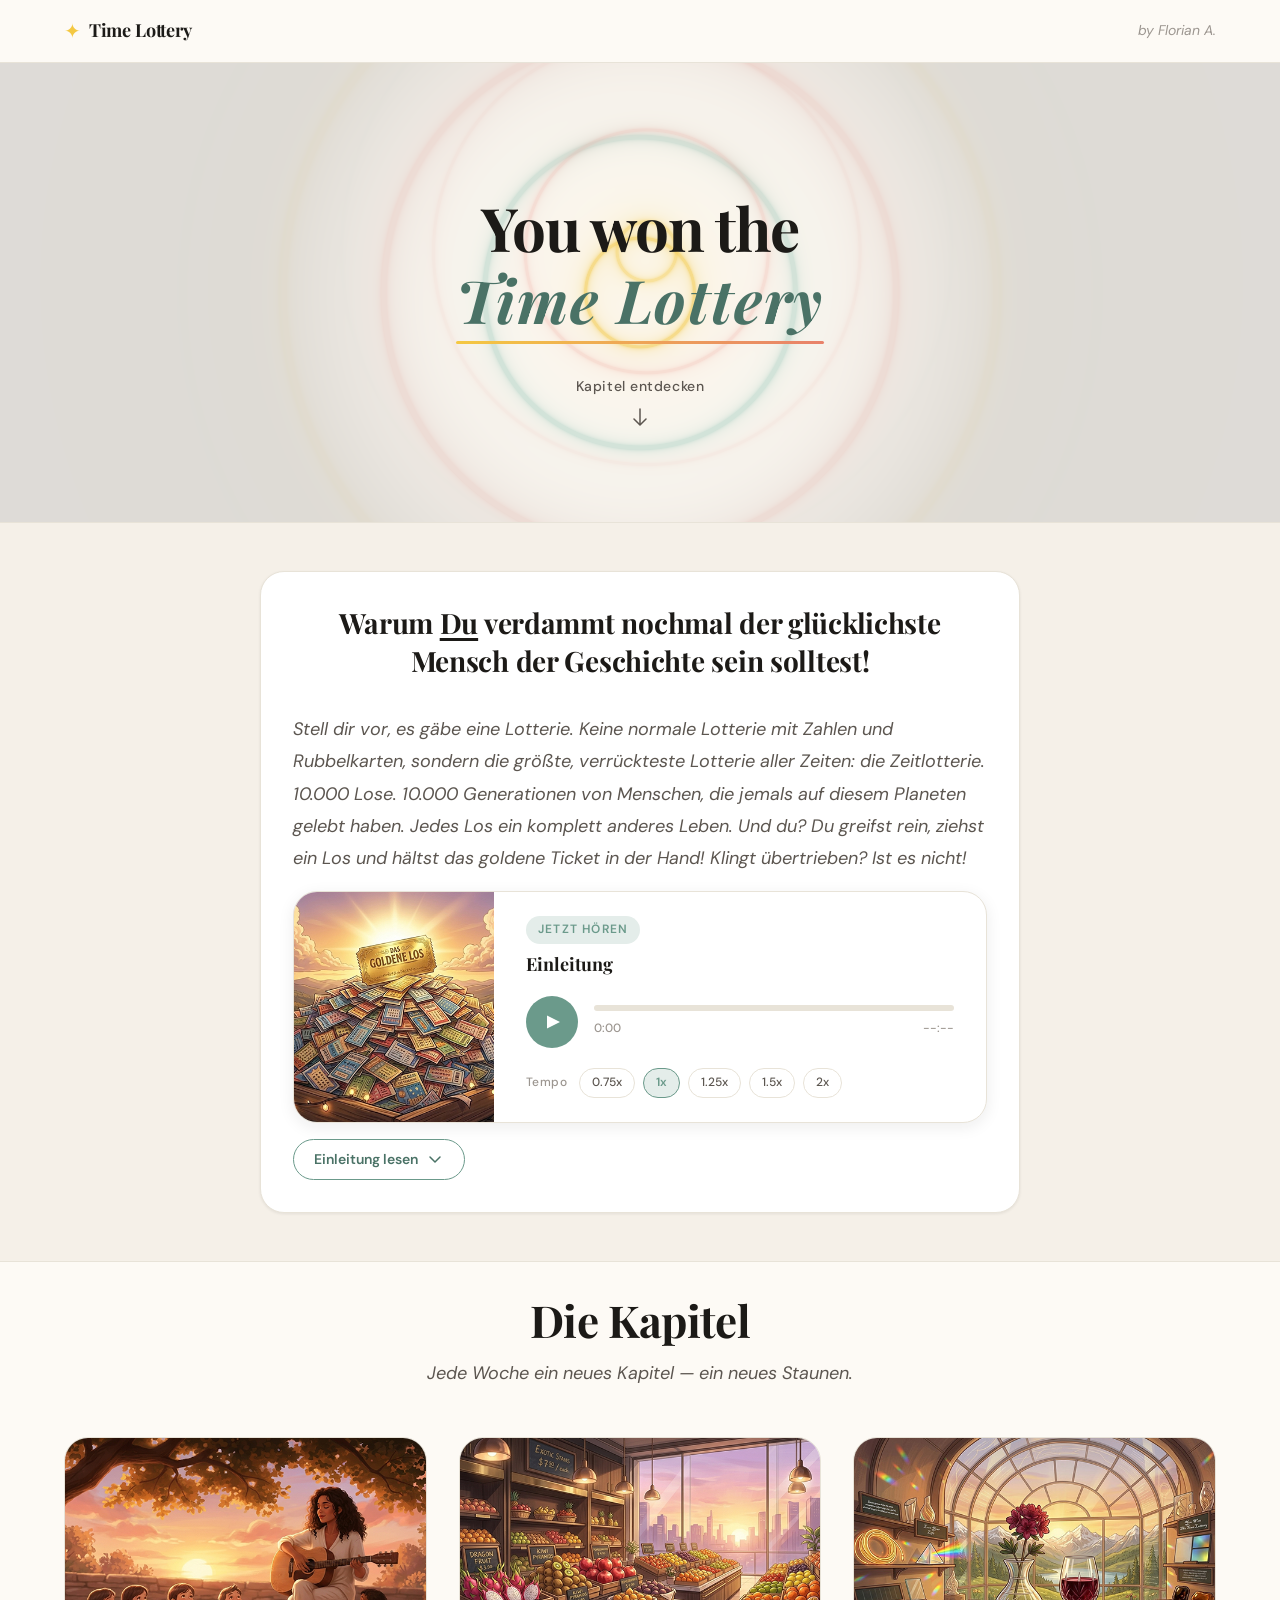
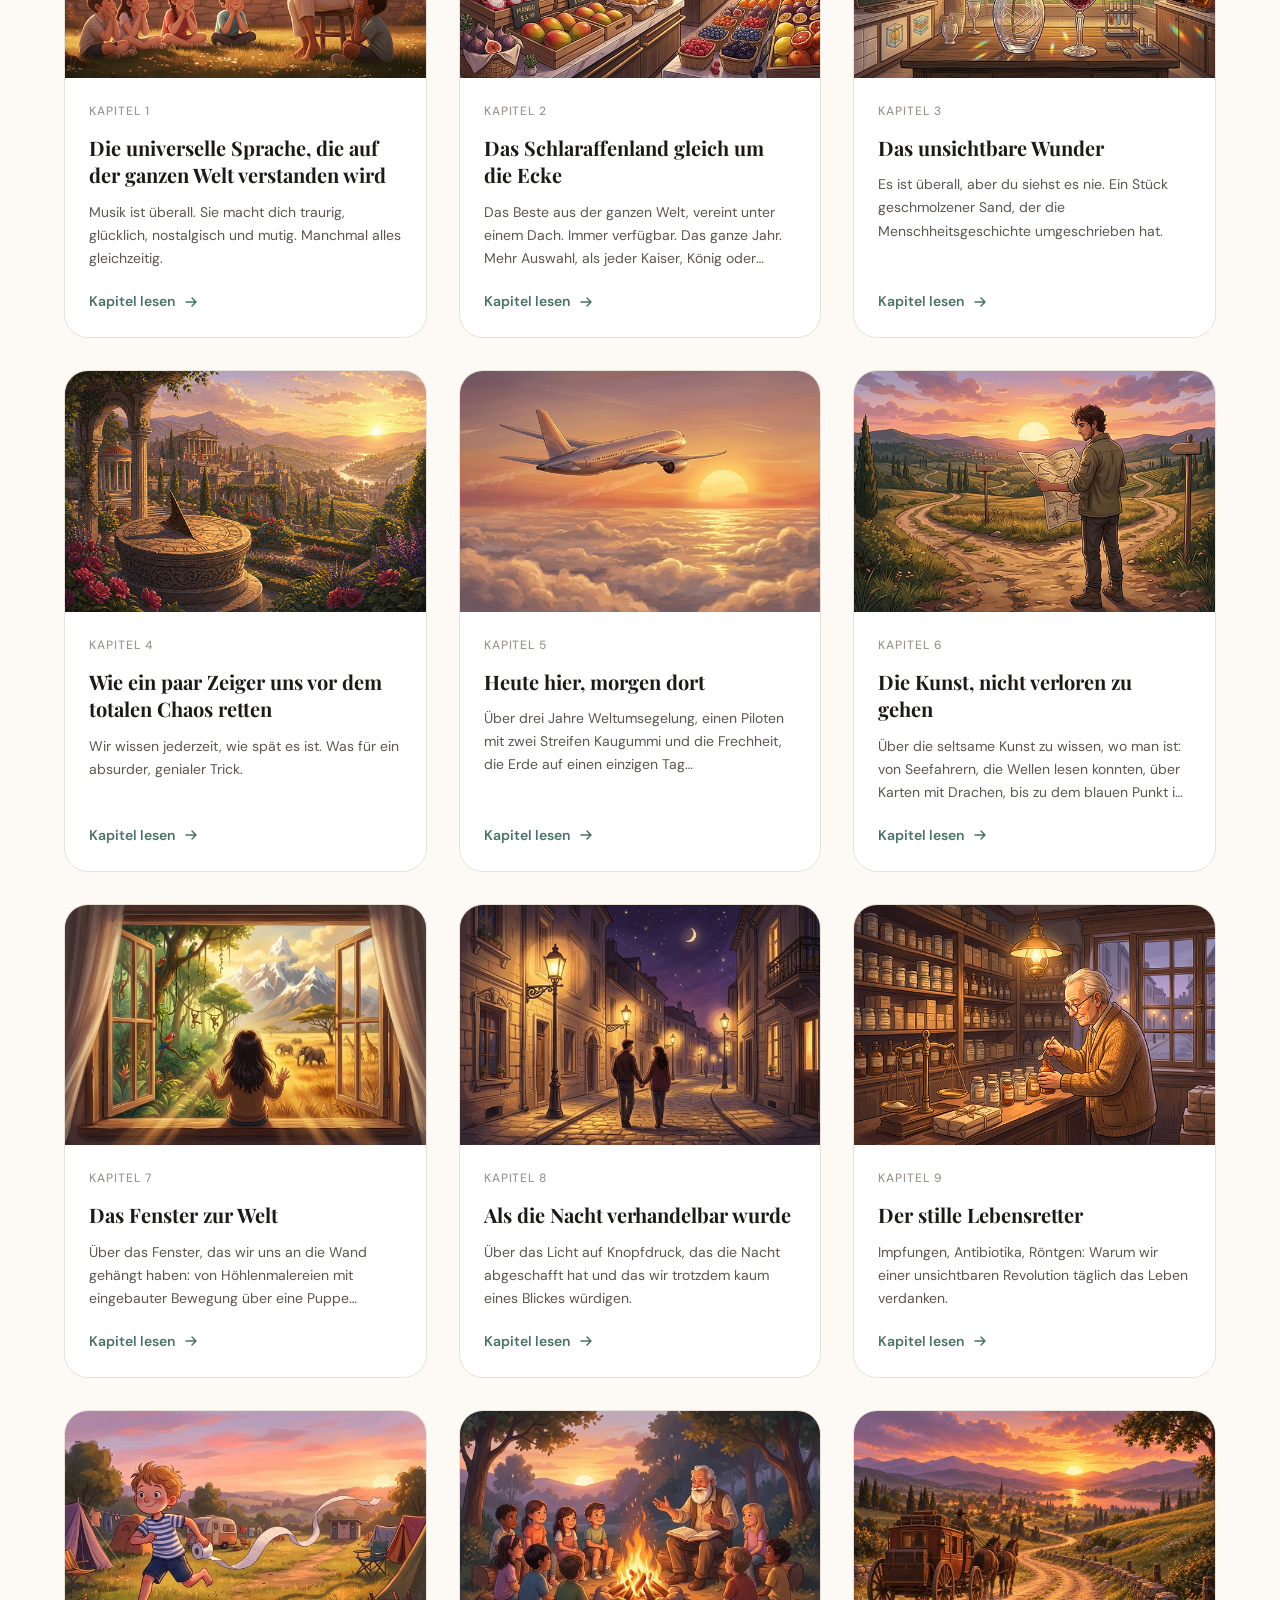
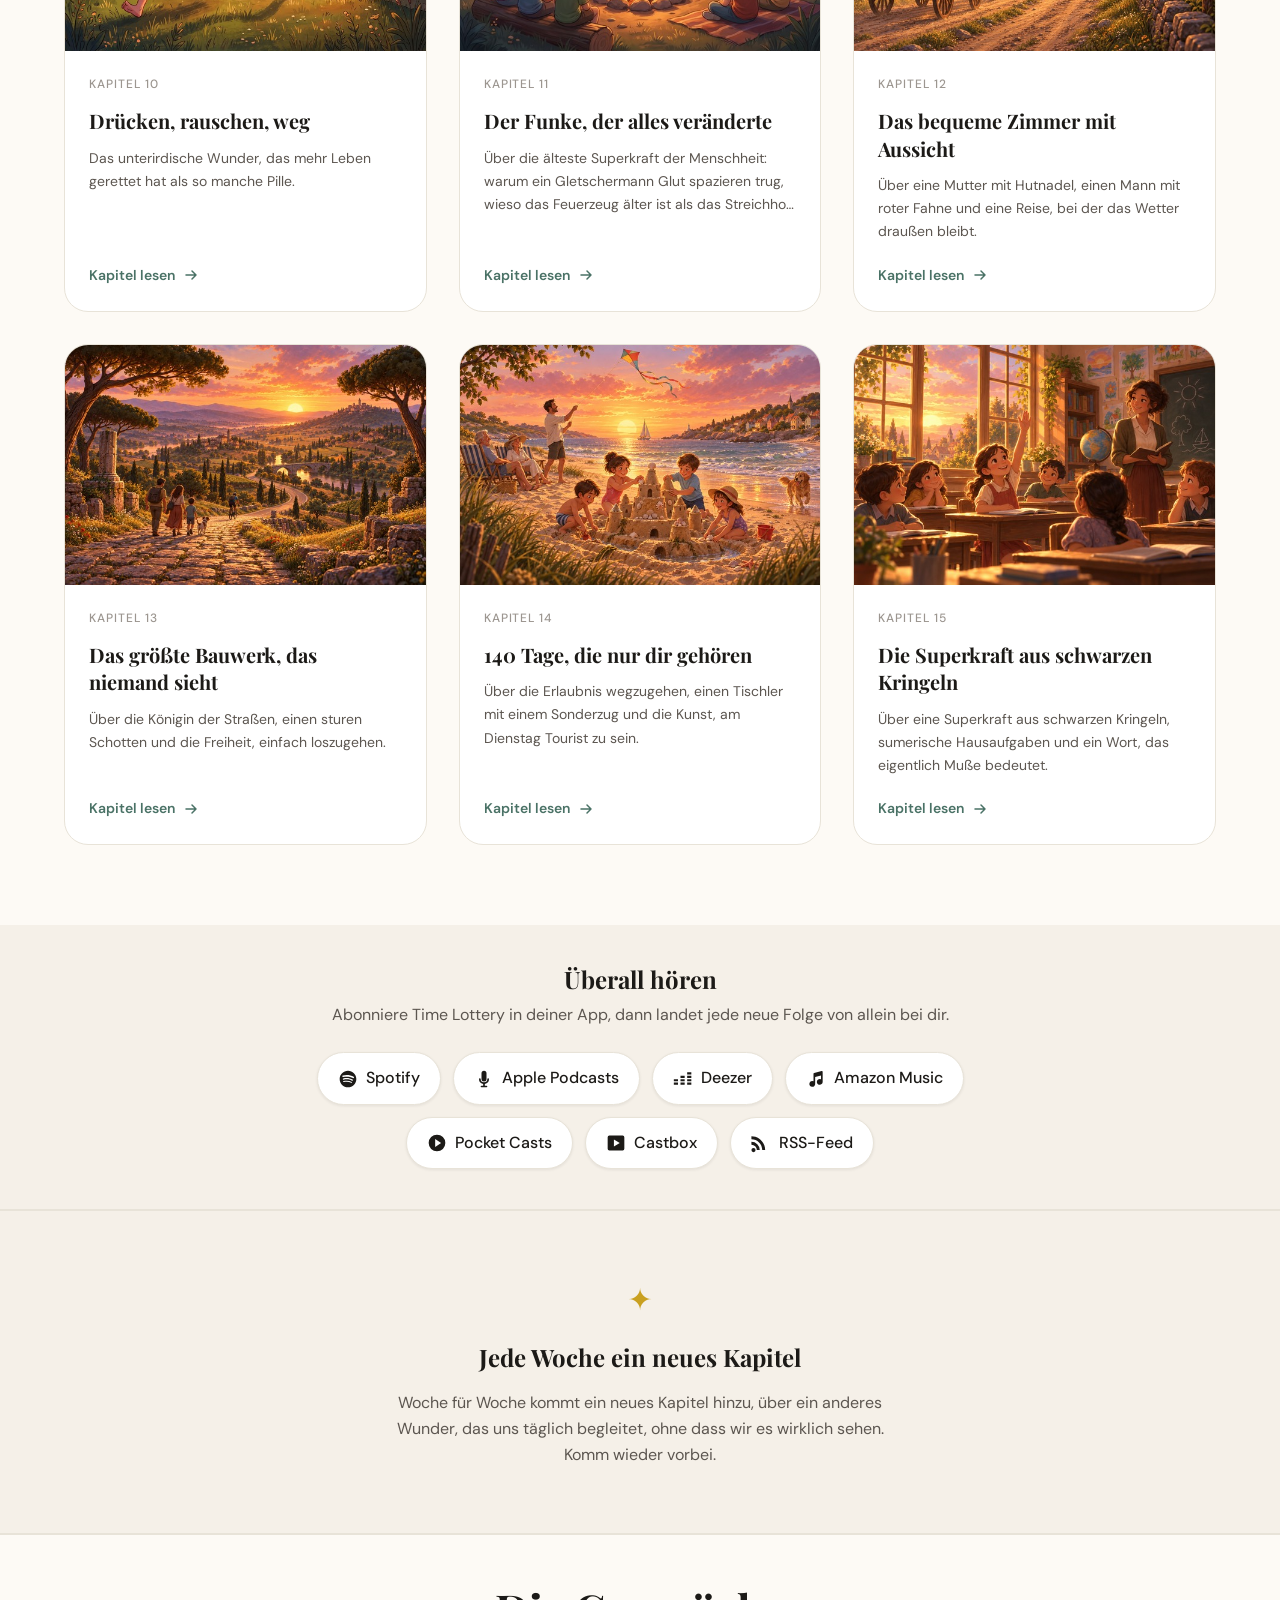
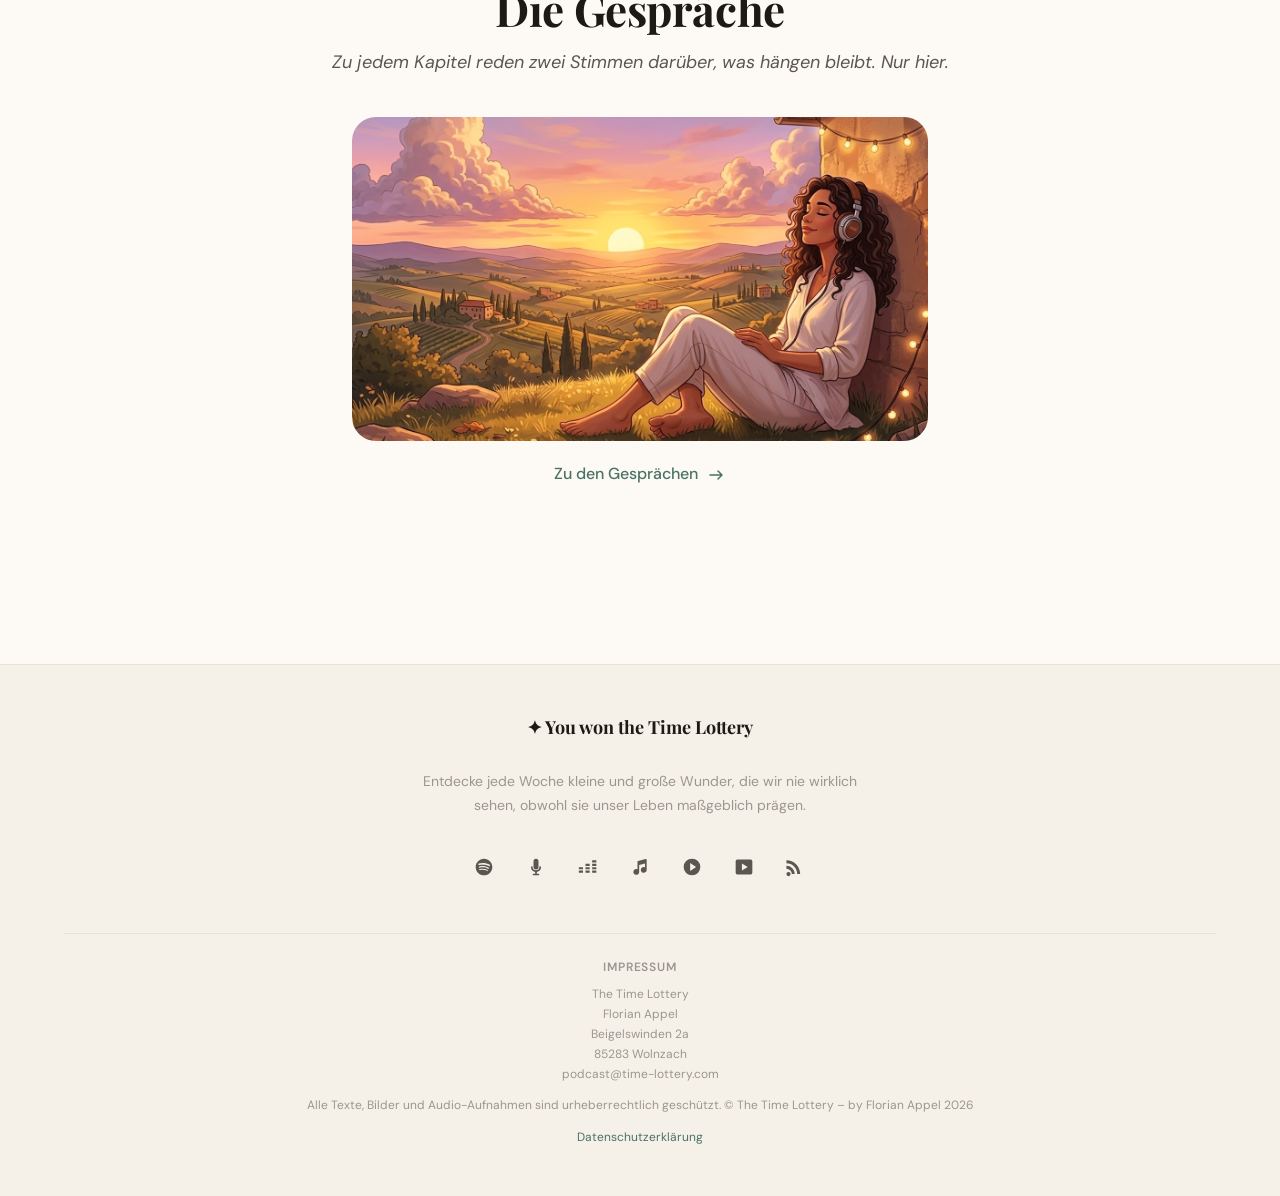
==== commit 92a326c5: "Add Kapitel 15: Schulbildung Co-Authored-By: Claude Opus 5.5 <noreply@anthropic.com>" ====
--- a/index.html
+++ b/index.html
@@ -294,7 +294,7 @@
   </footer>
 
   <!-- SCRIPTS -->
-  <script src="js/chapters.js?v=17"></script>
+  <script src="js/chapters.js?v=18"></script>
   <script src="js/home.js"></script>
   <script src="js/hero-shader.js"></script>
   <script>
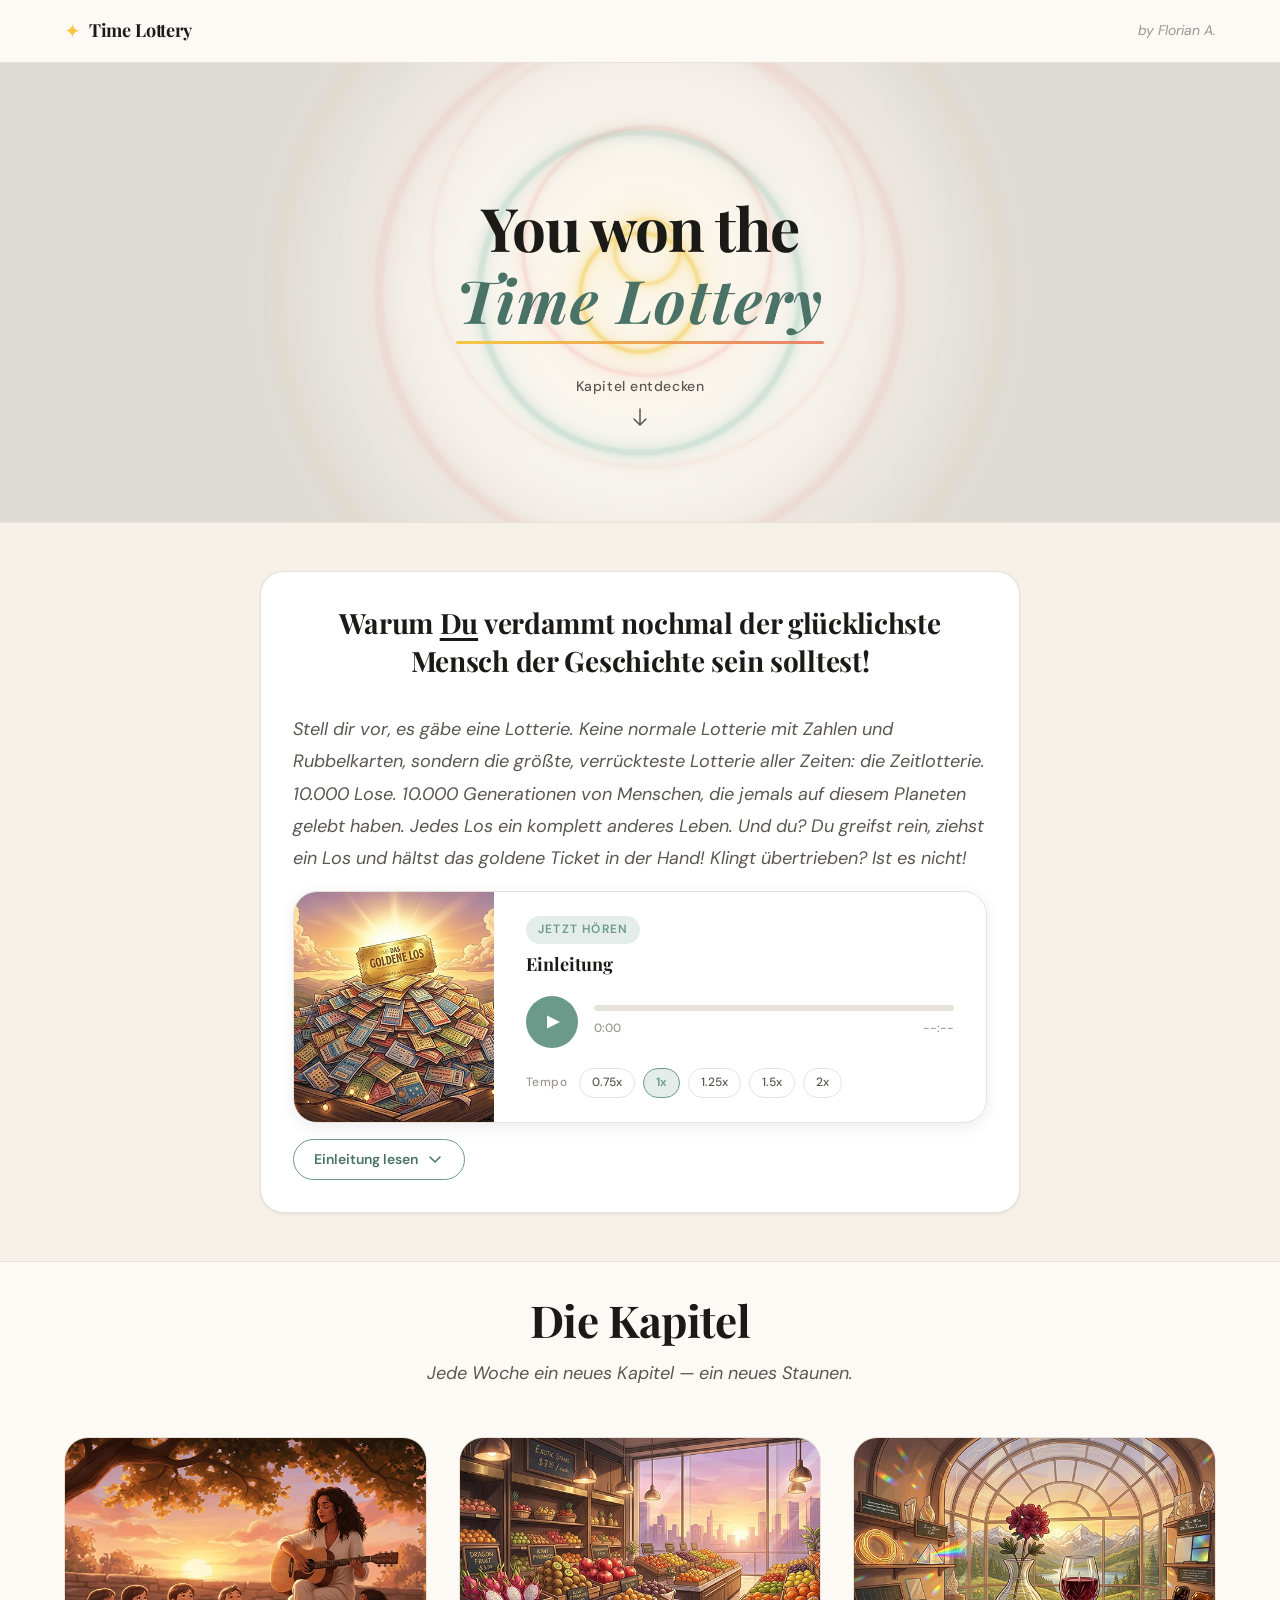
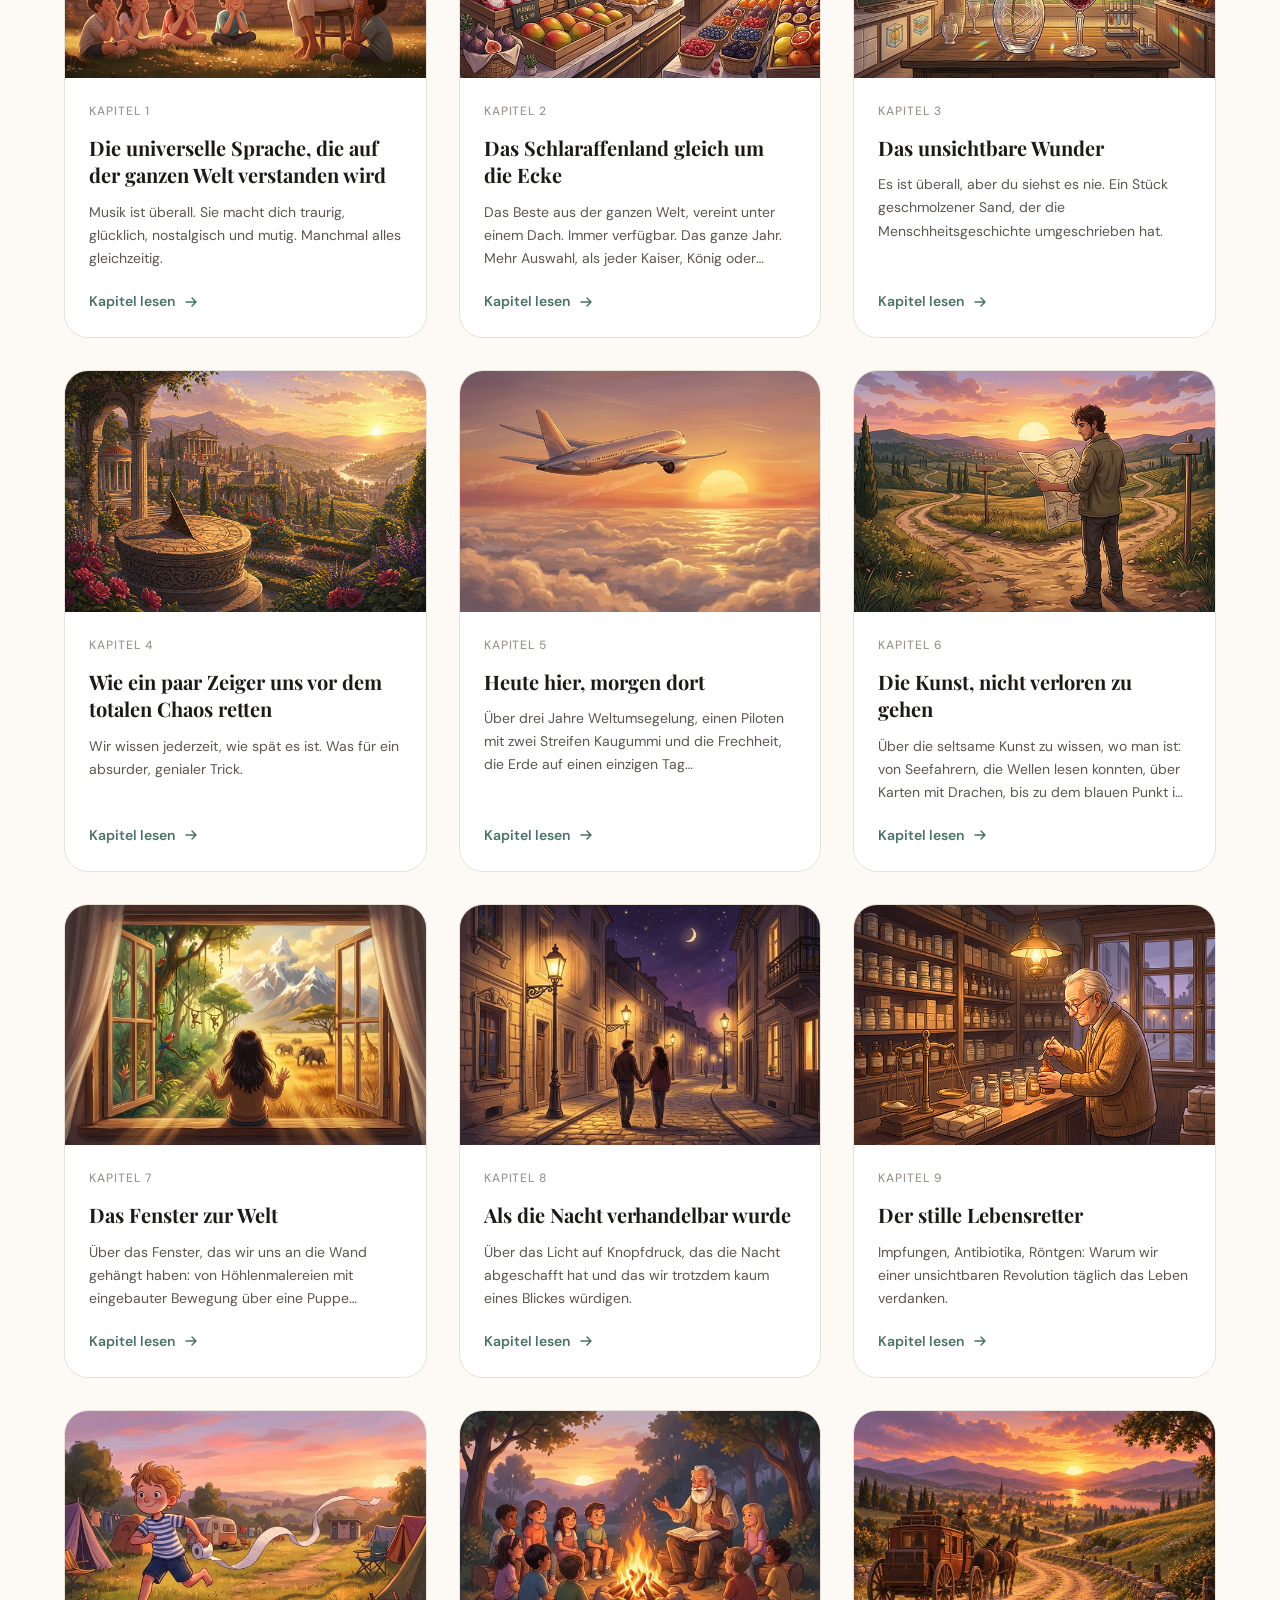
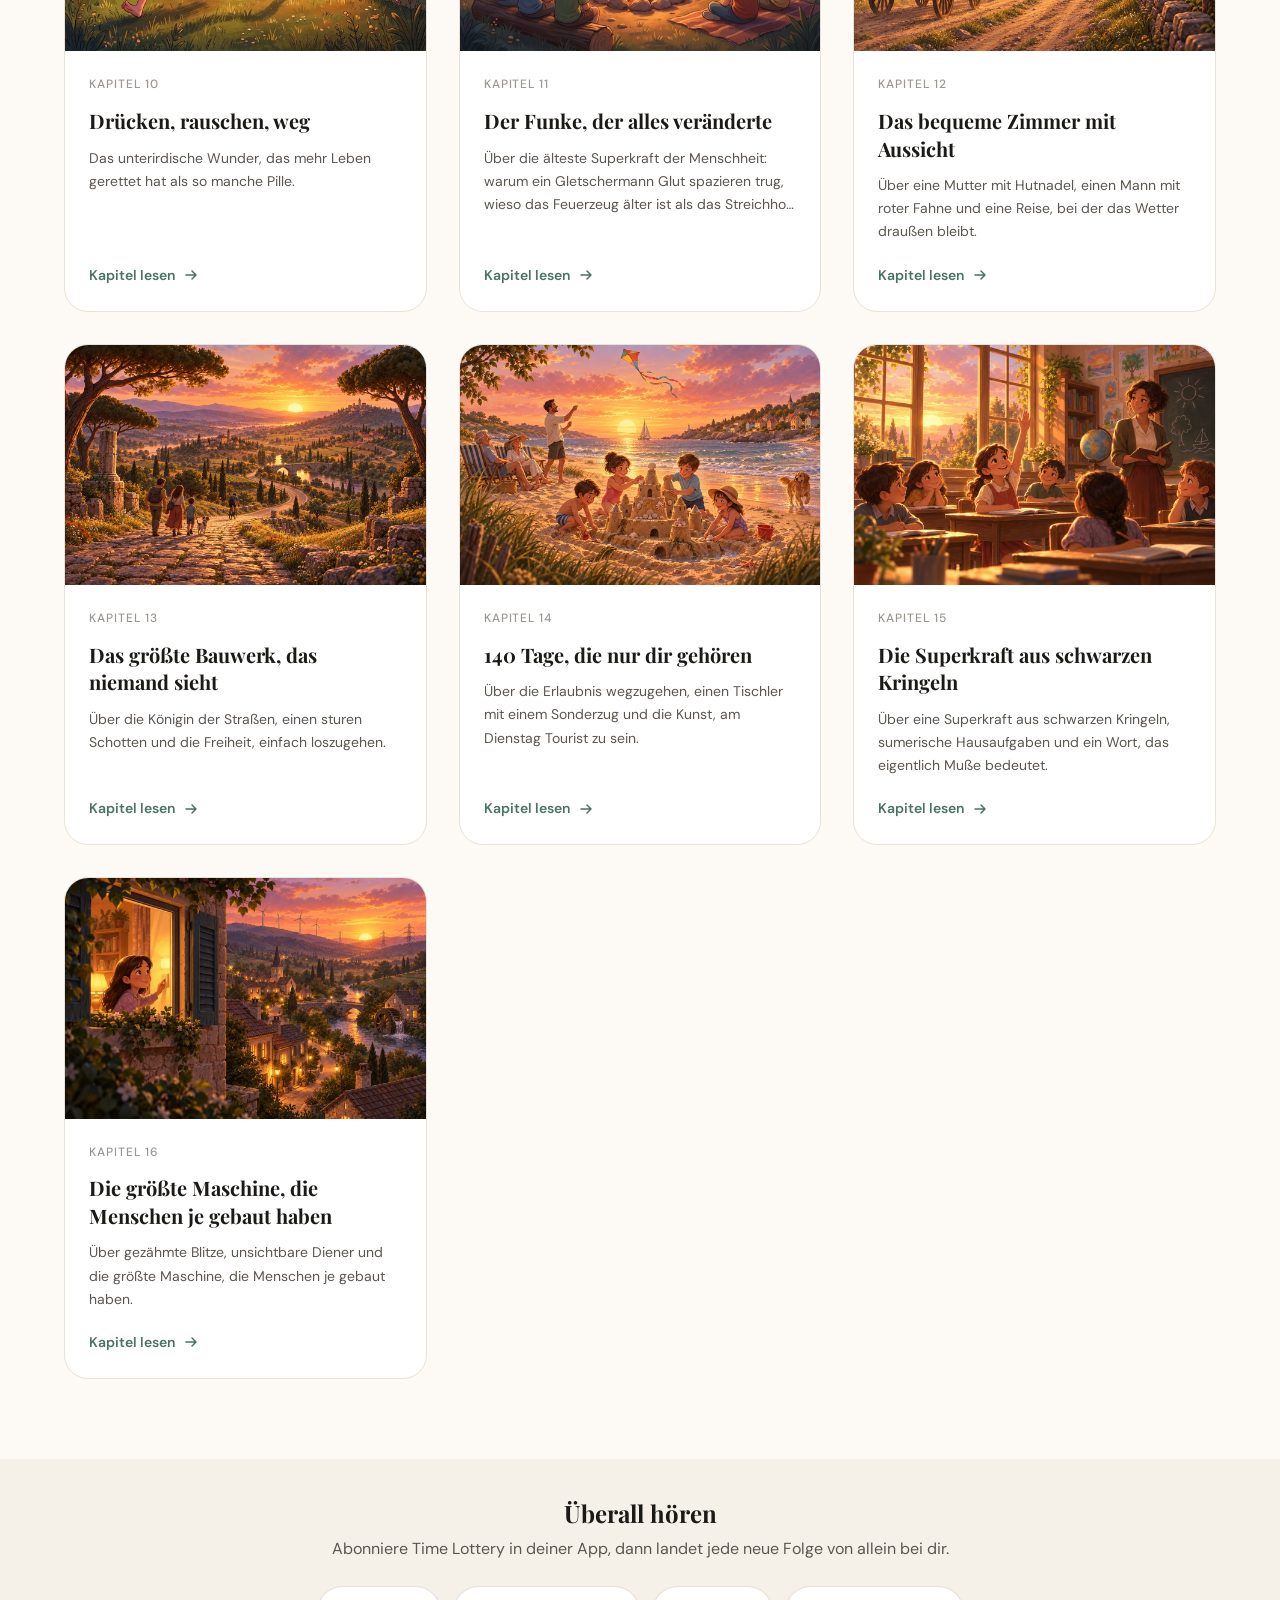
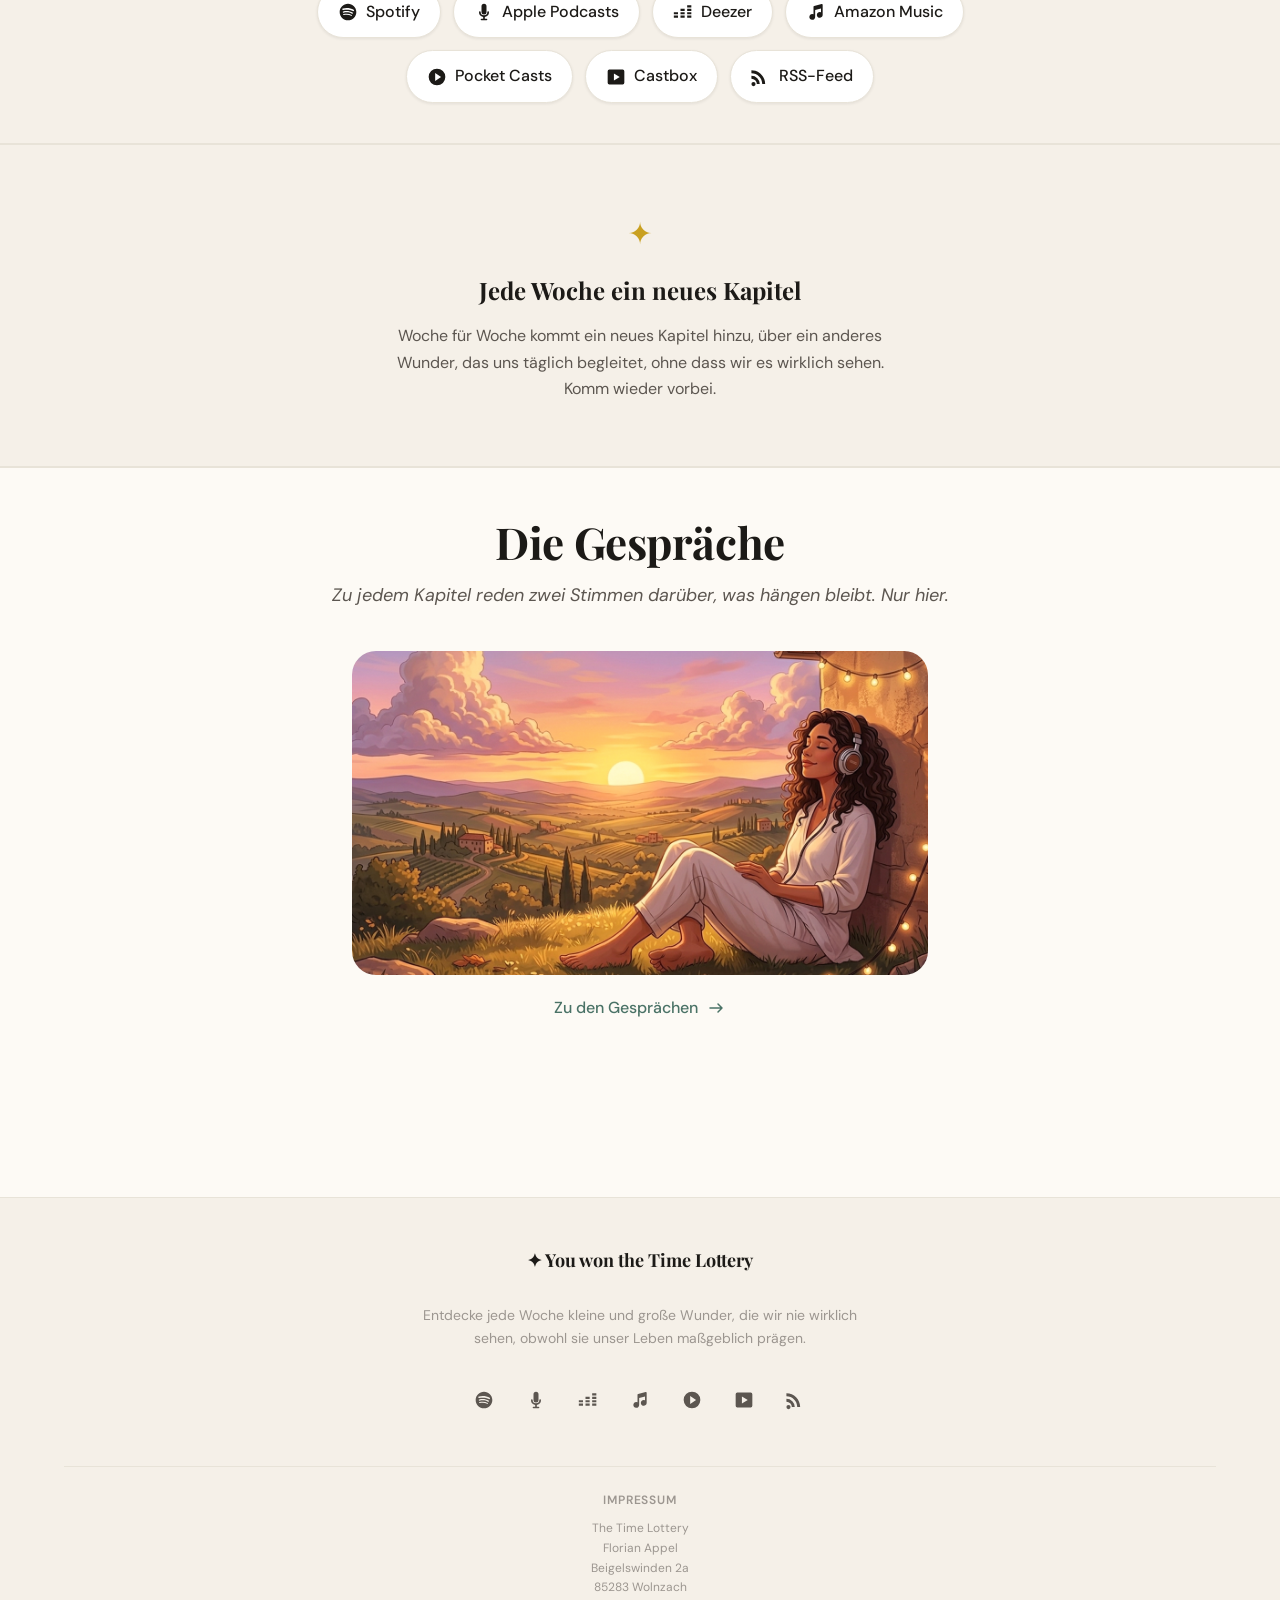
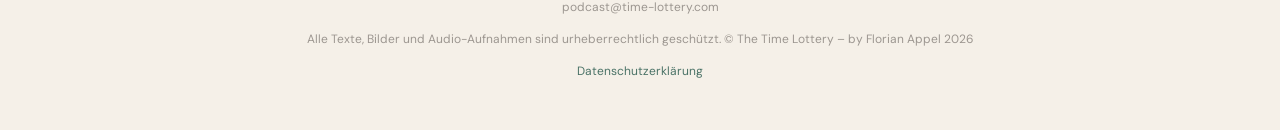
==== commit 779475b7: "Add Kapitel 16: Strom Co-Authored-By: Claude Opus 5.5 <noreply@anthropic.com>" ====
--- a/index.html
+++ b/index.html
@@ -294,7 +294,7 @@
   </footer>
 
   <!-- SCRIPTS -->
-  <script src="js/chapters.js?v=18"></script>
+  <script src="js/chapters.js?v=19"></script>
   <script src="js/home.js"></script>
   <script src="js/hero-shader.js"></script>
   <script>
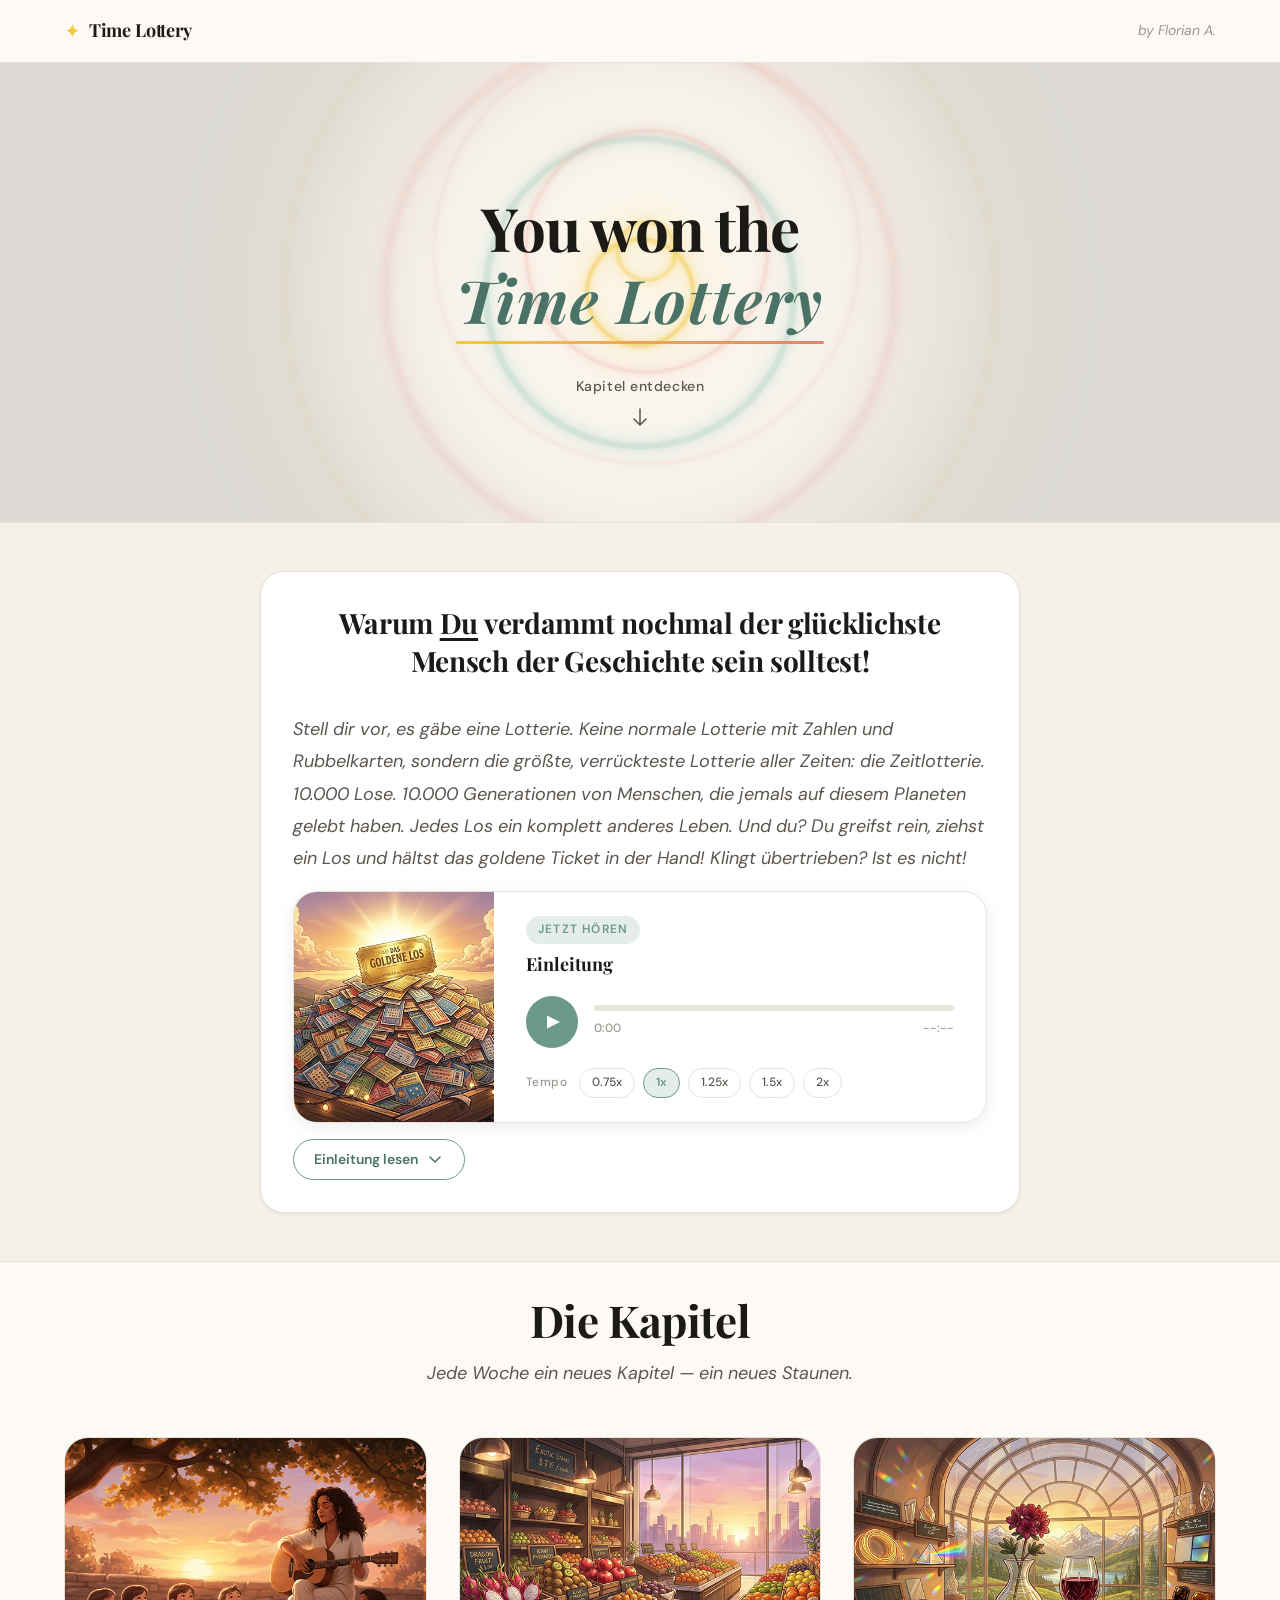
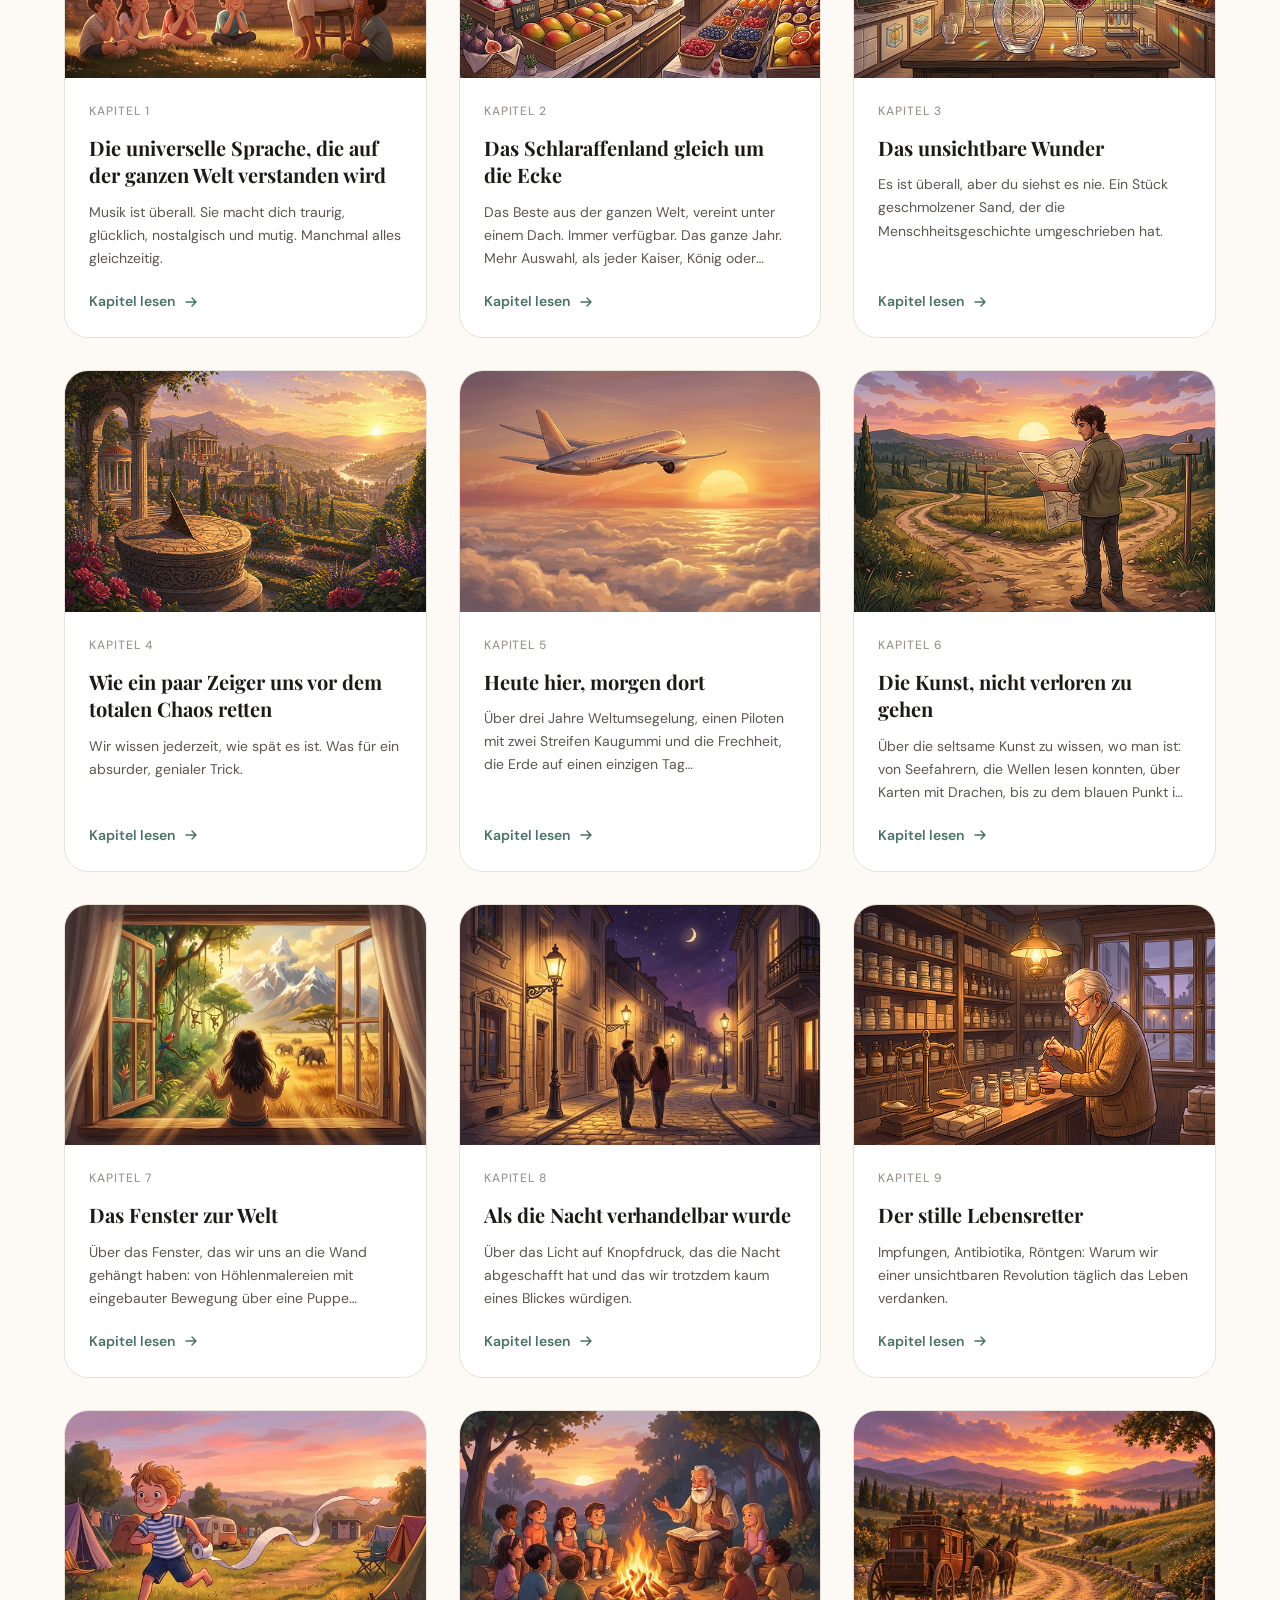
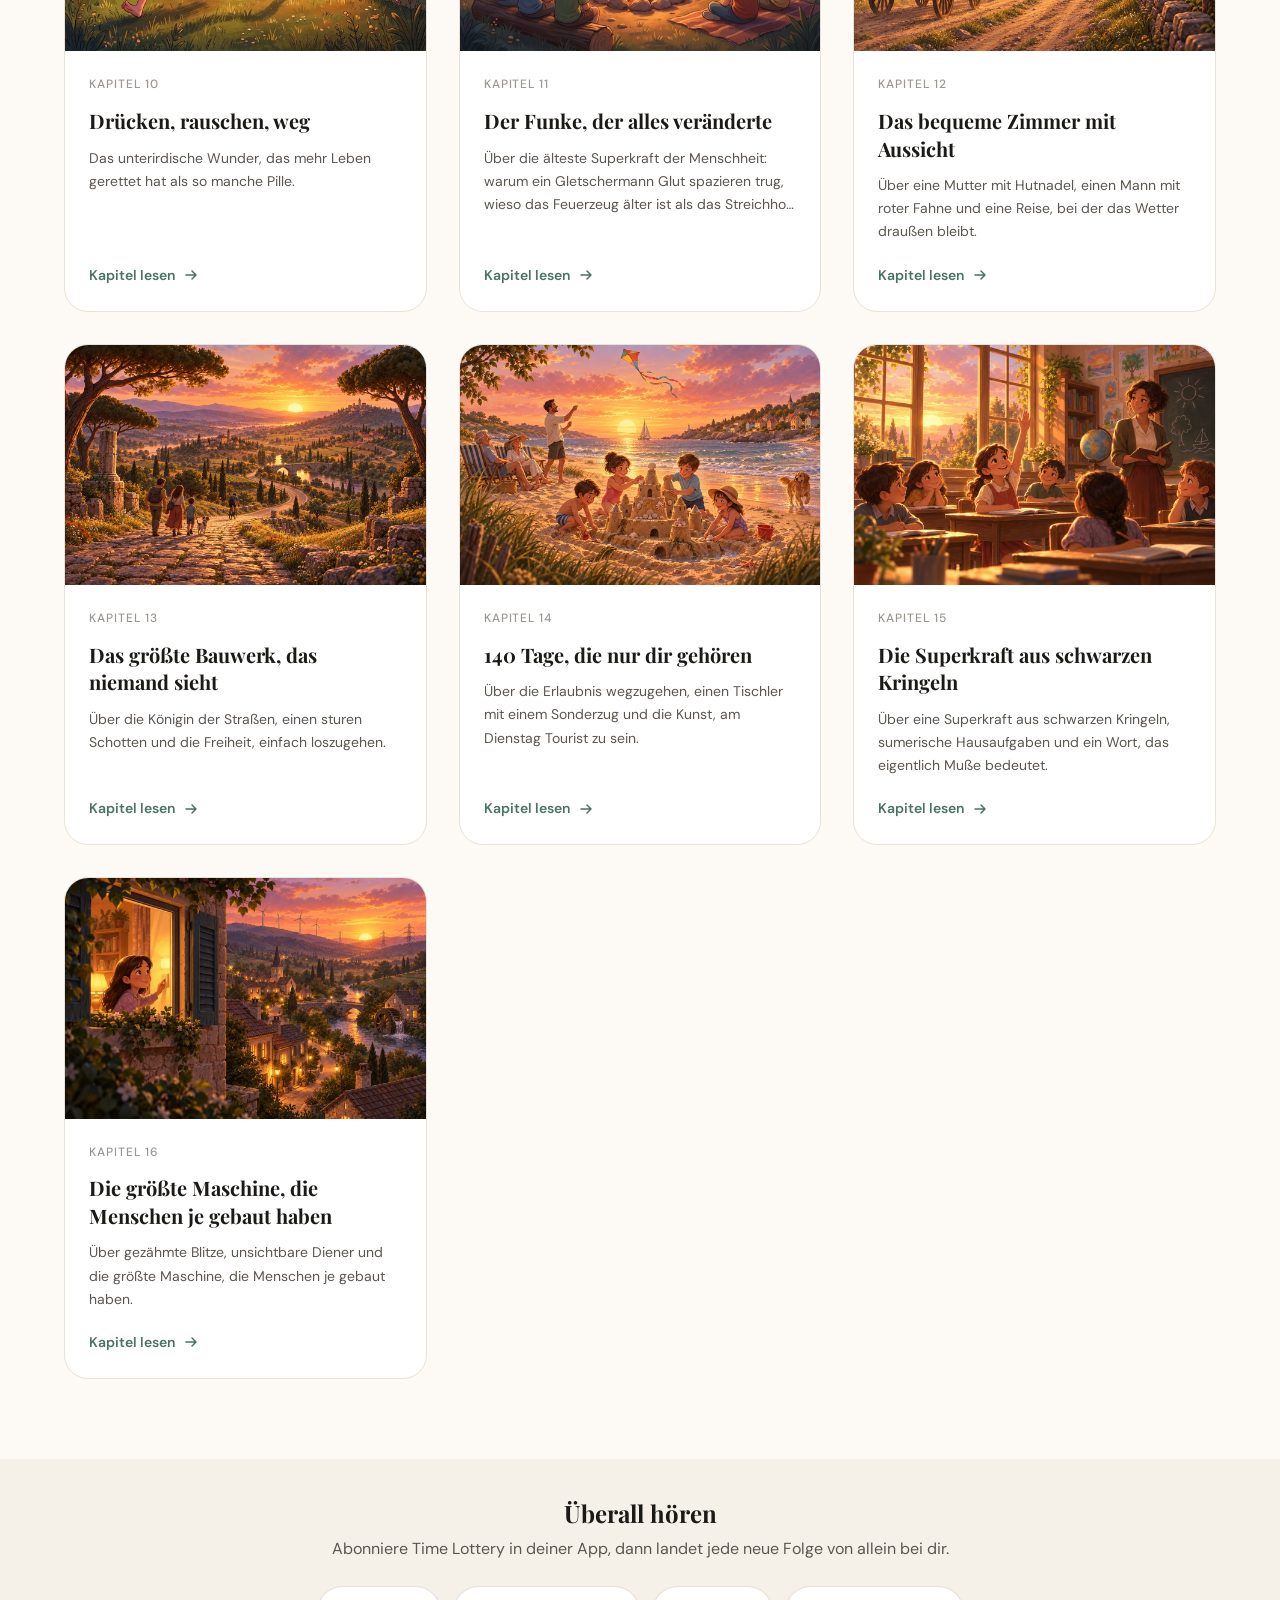
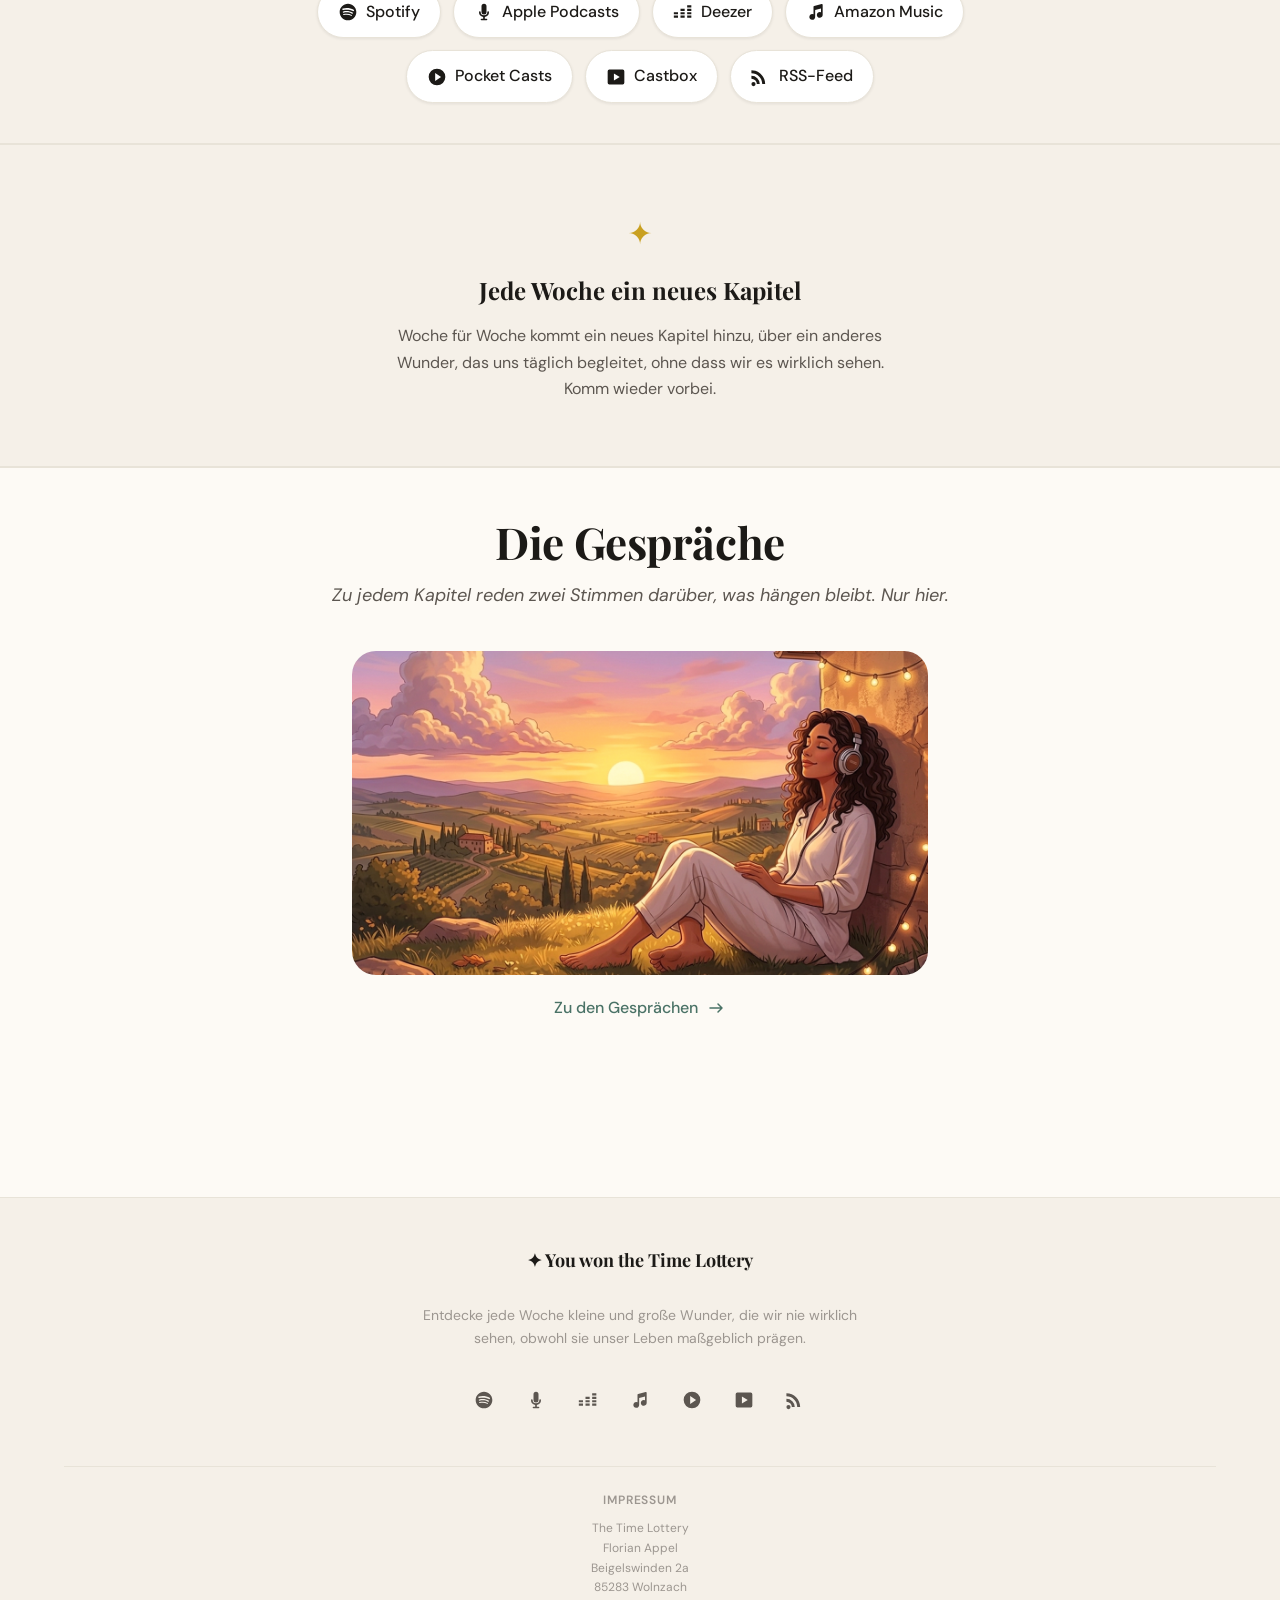
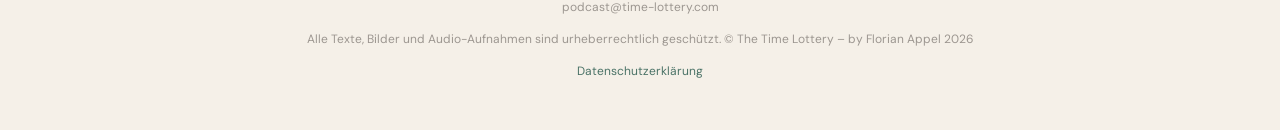
==== commit 6fe6aa09: "Kapitel 16: Frösche aus Überschrift entfernt Co-Authored-By: Claude Opus 5.5 <noreply@anthropic.com>" ====
--- a/index.html
+++ b/index.html
@@ -294,7 +294,7 @@
   </footer>
 
   <!-- SCRIPTS -->
-  <script src="js/chapters.js?v=19"></script>
+  <script src="js/chapters.js?v=20"></script>
   <script src="js/home.js"></script>
   <script src="js/hero-shader.js"></script>
   <script>
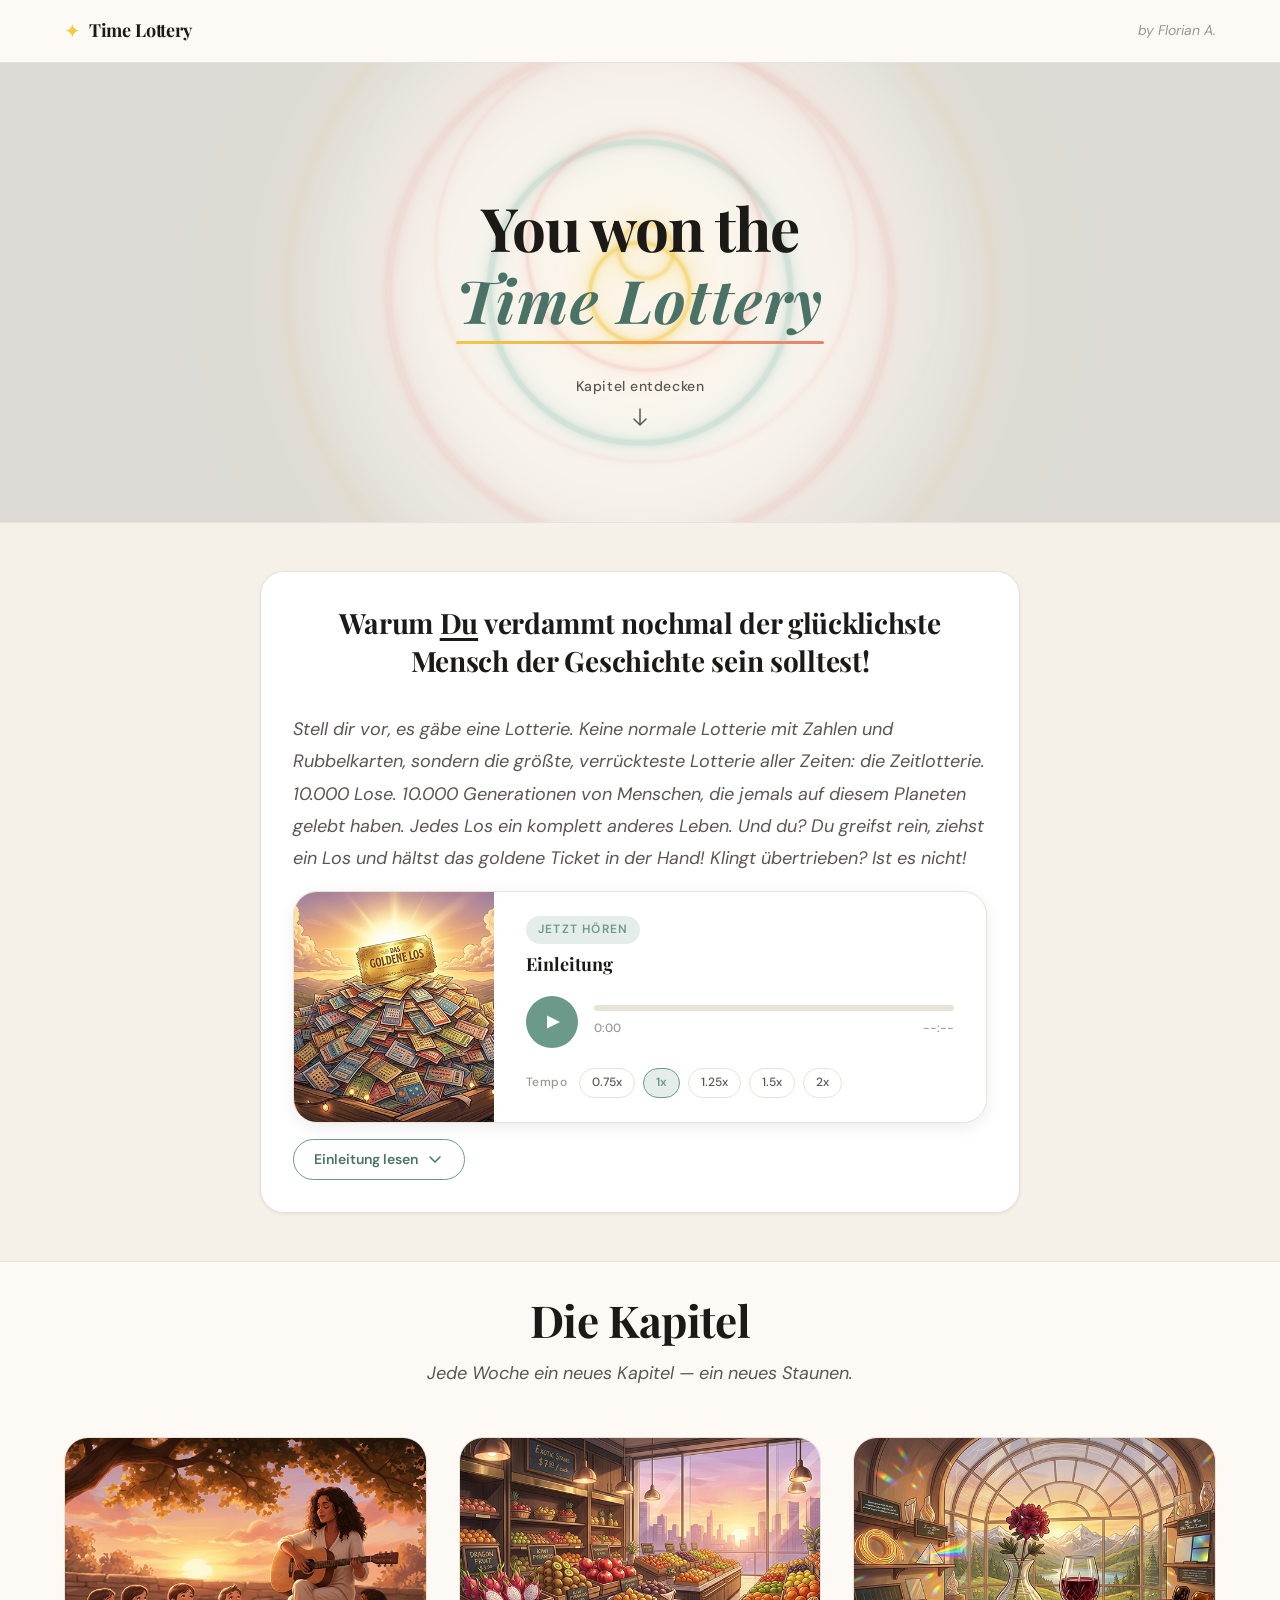
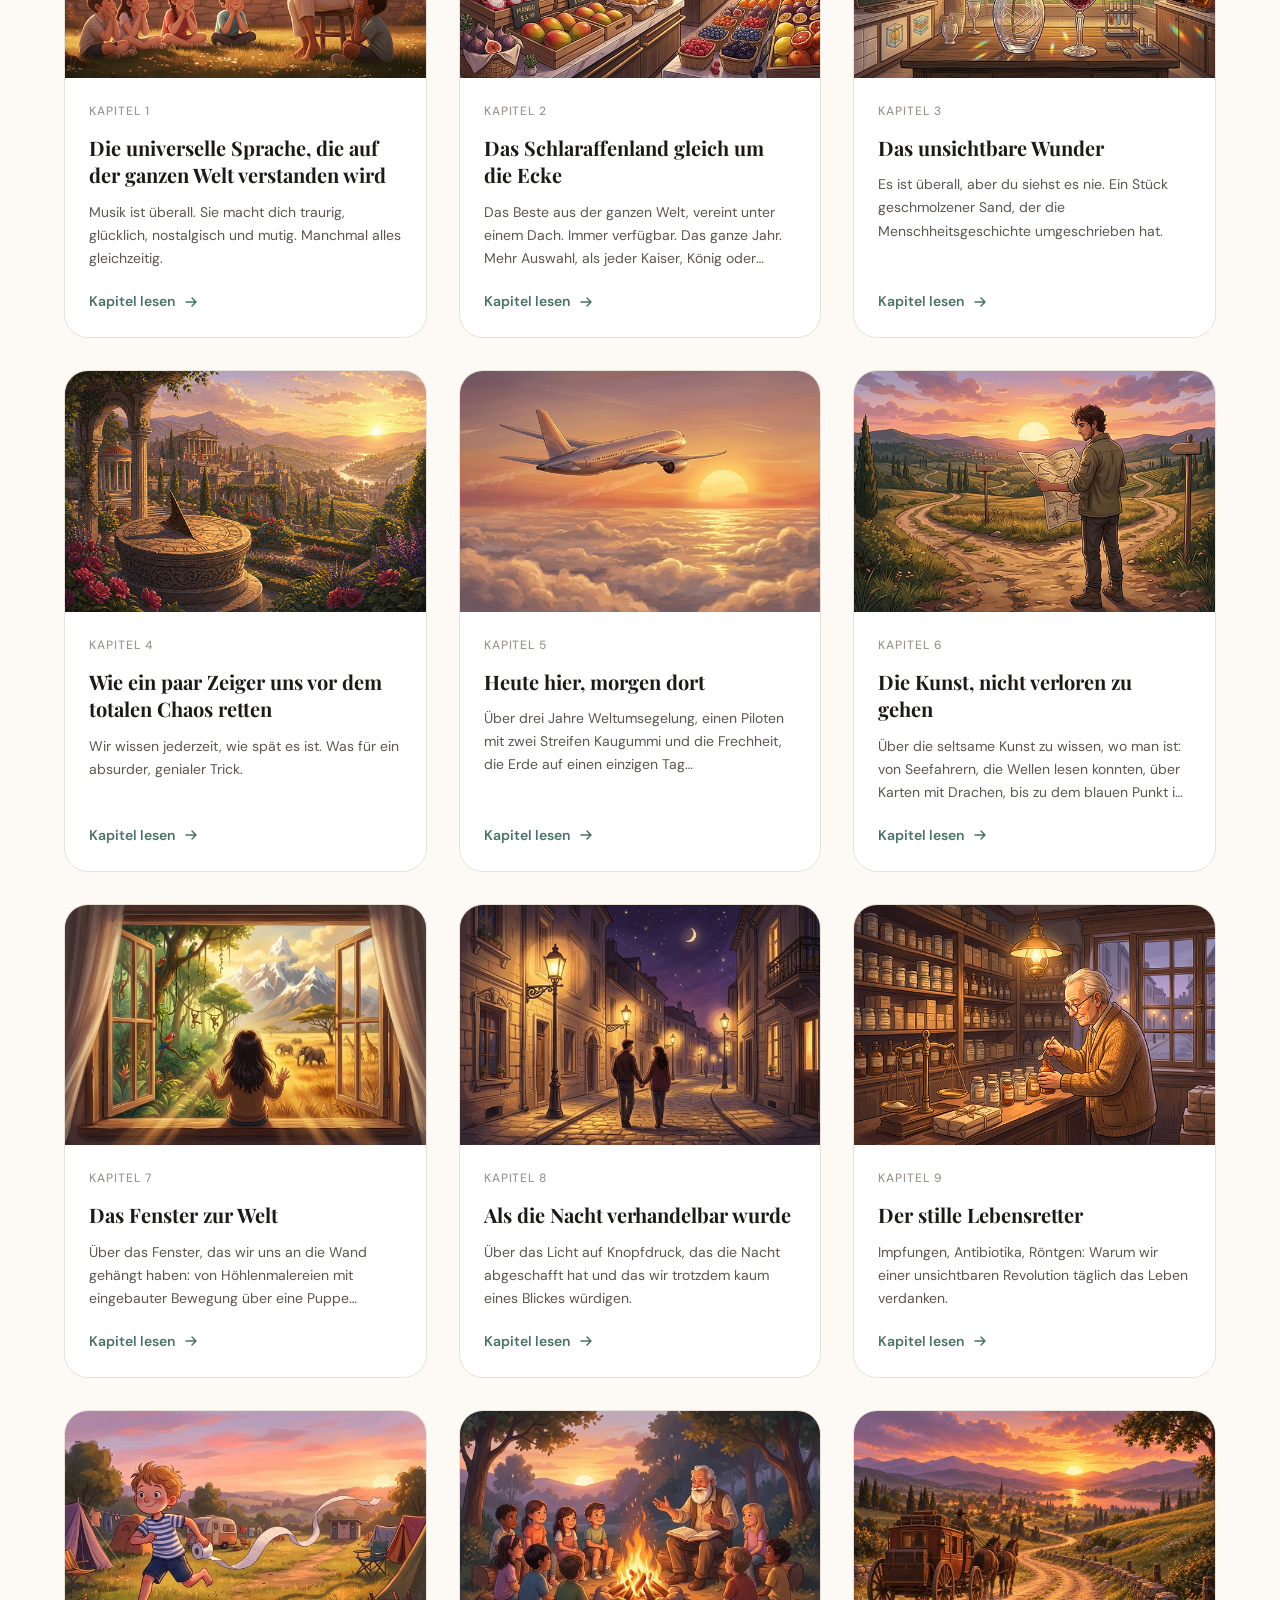
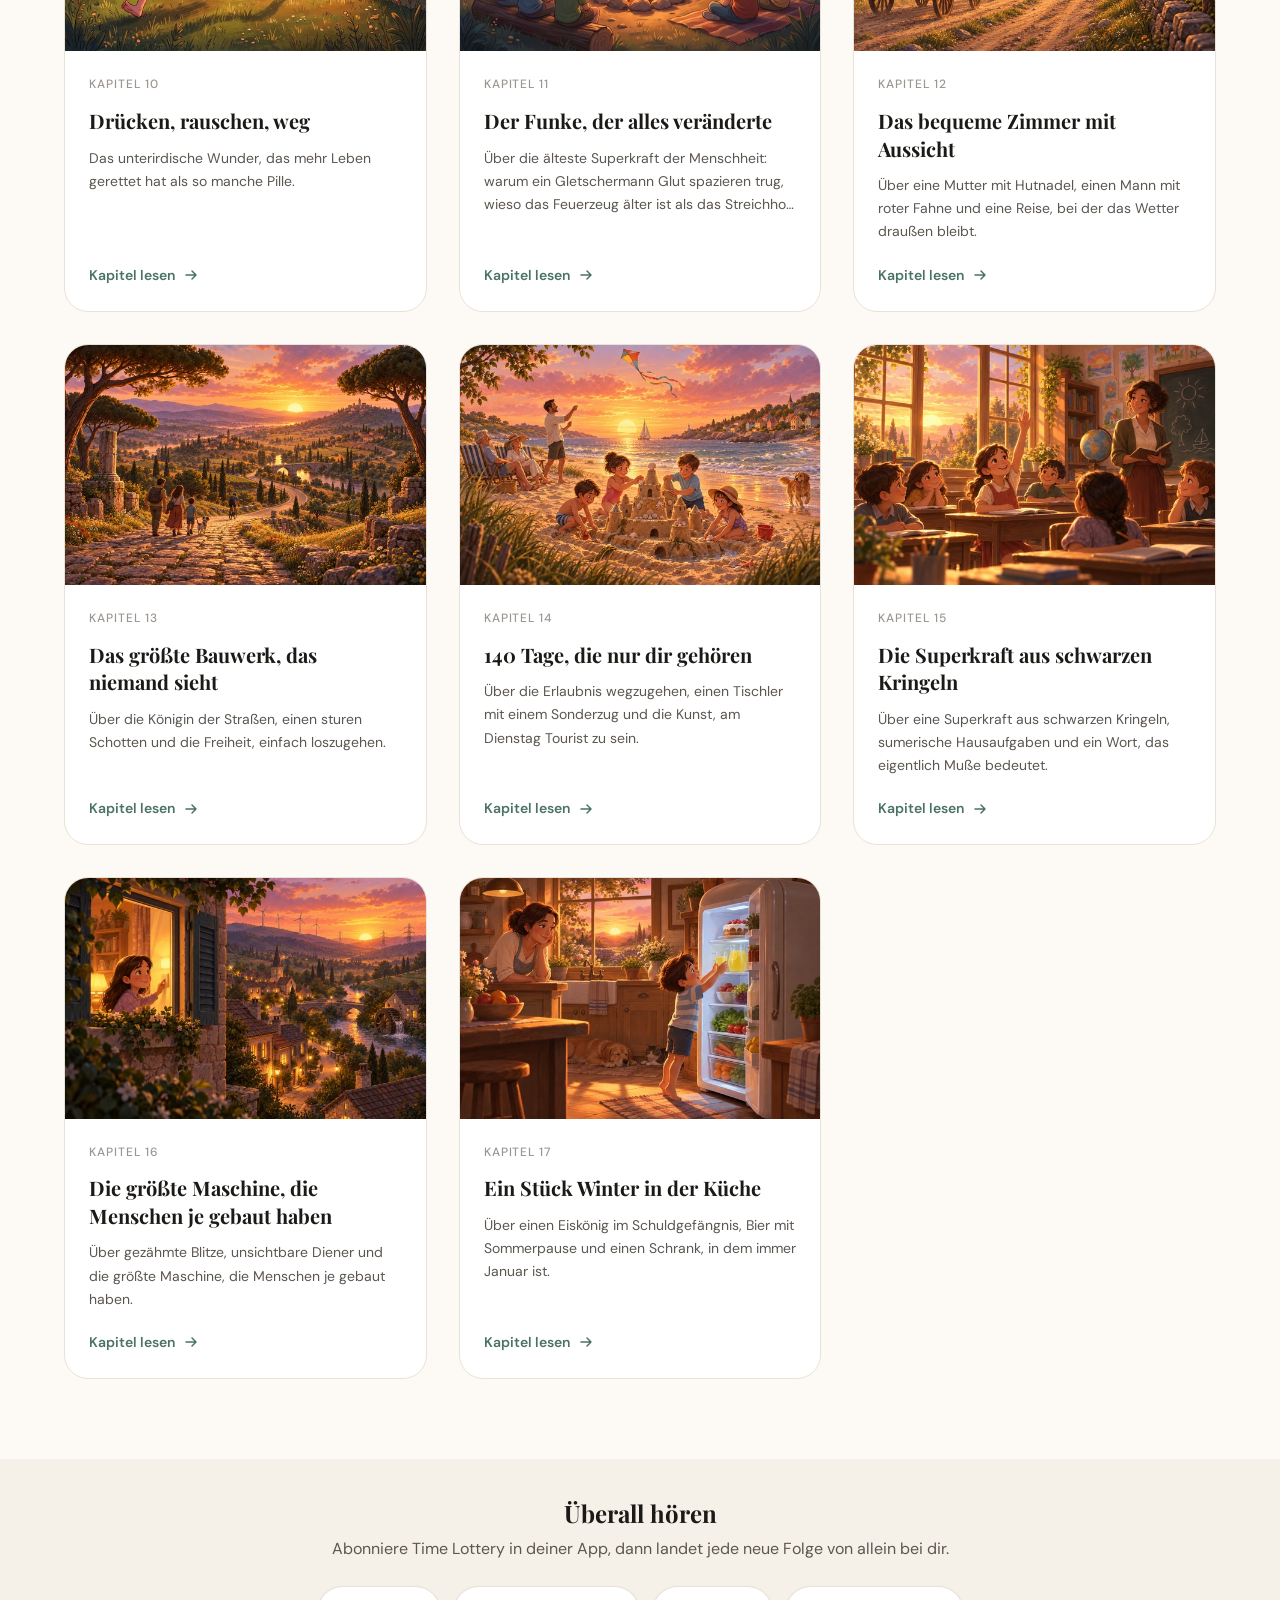
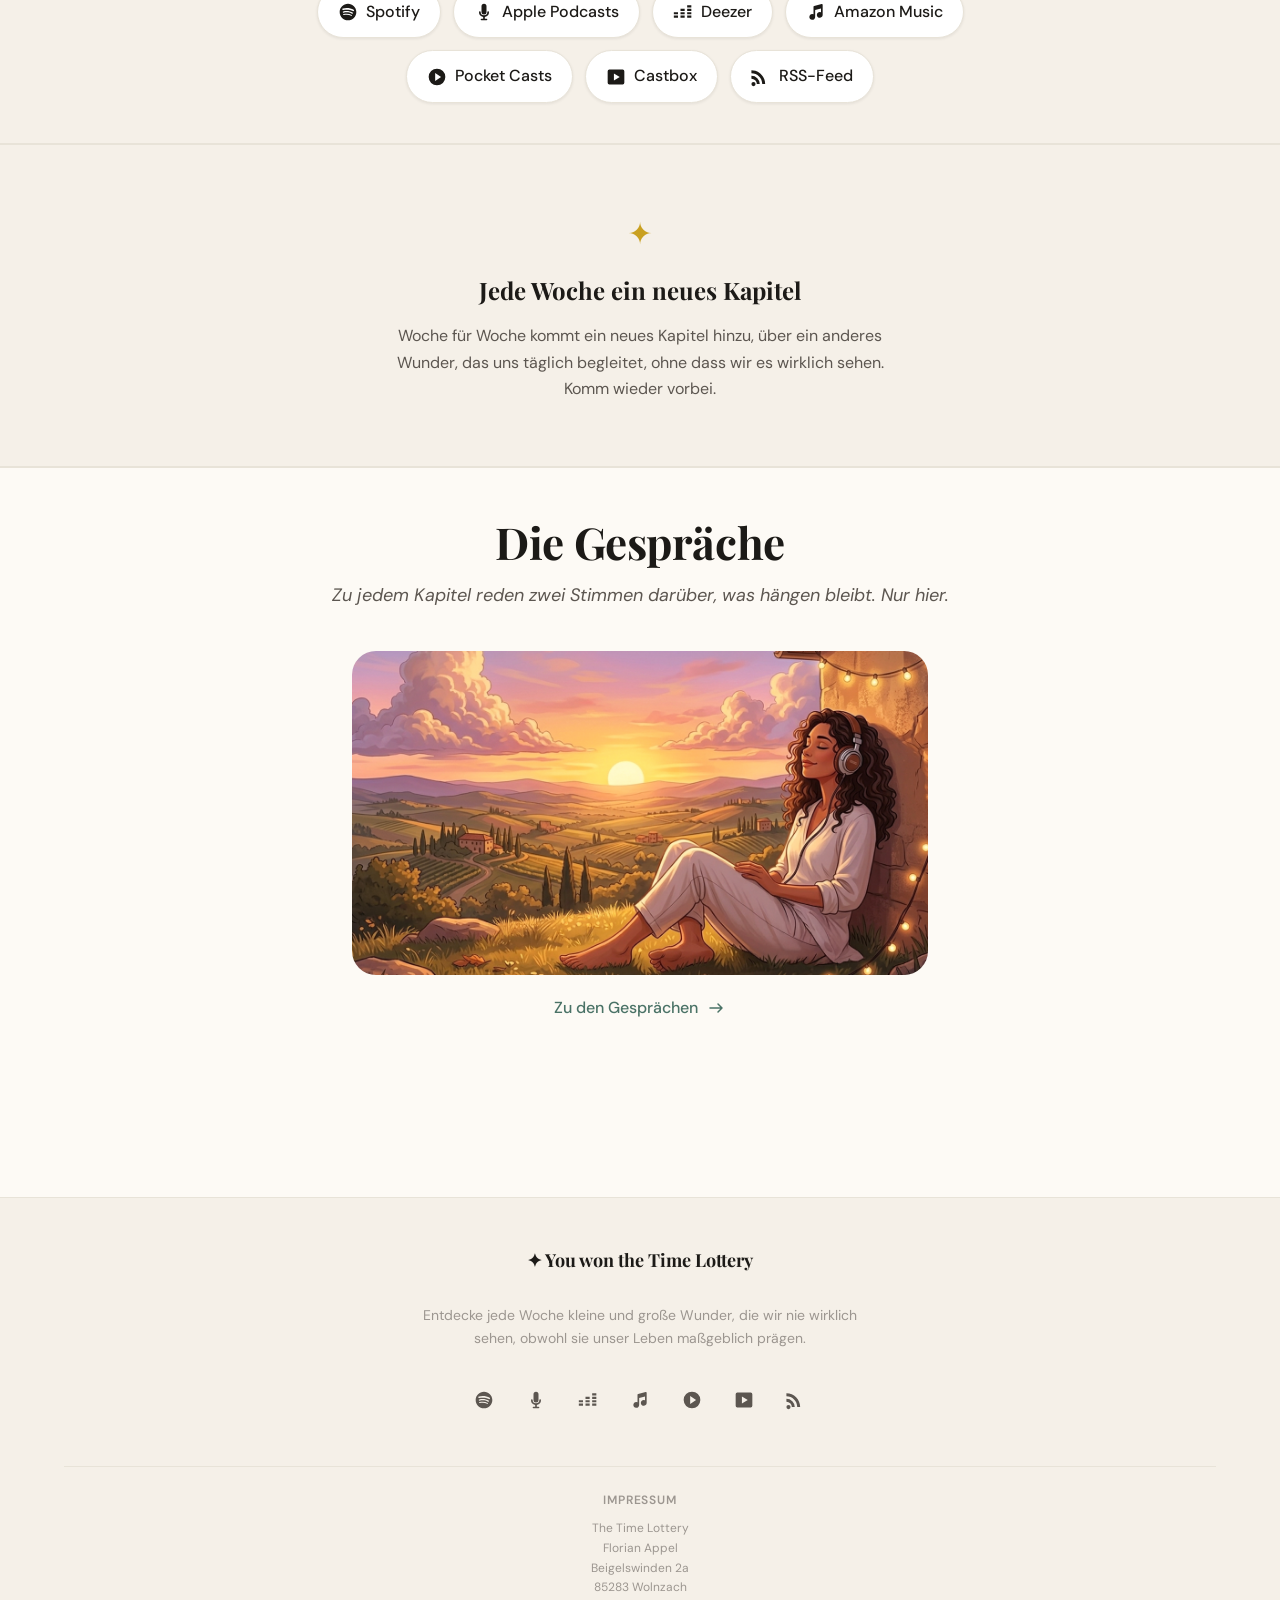
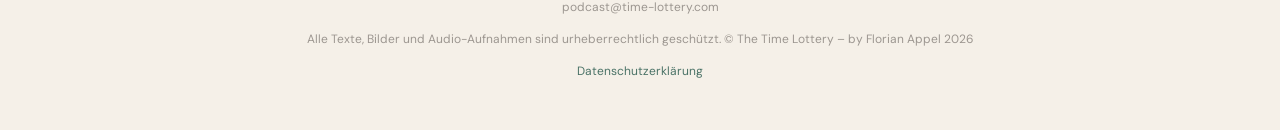
==== commit 965b4653: "Add Kapitel 17: Kühlschrank Co-Authored-By: Claude Opus 5.5 <noreply@anthropic.com>" ====
--- a/index.html
+++ b/index.html
@@ -294,7 +294,7 @@
   </footer>
 
   <!-- SCRIPTS -->
-  <script src="js/chapters.js?v=20"></script>
+  <script src="js/chapters.js?v=21"></script>
   <script src="js/home.js"></script>
   <script src="js/hero-shader.js"></script>
   <script>
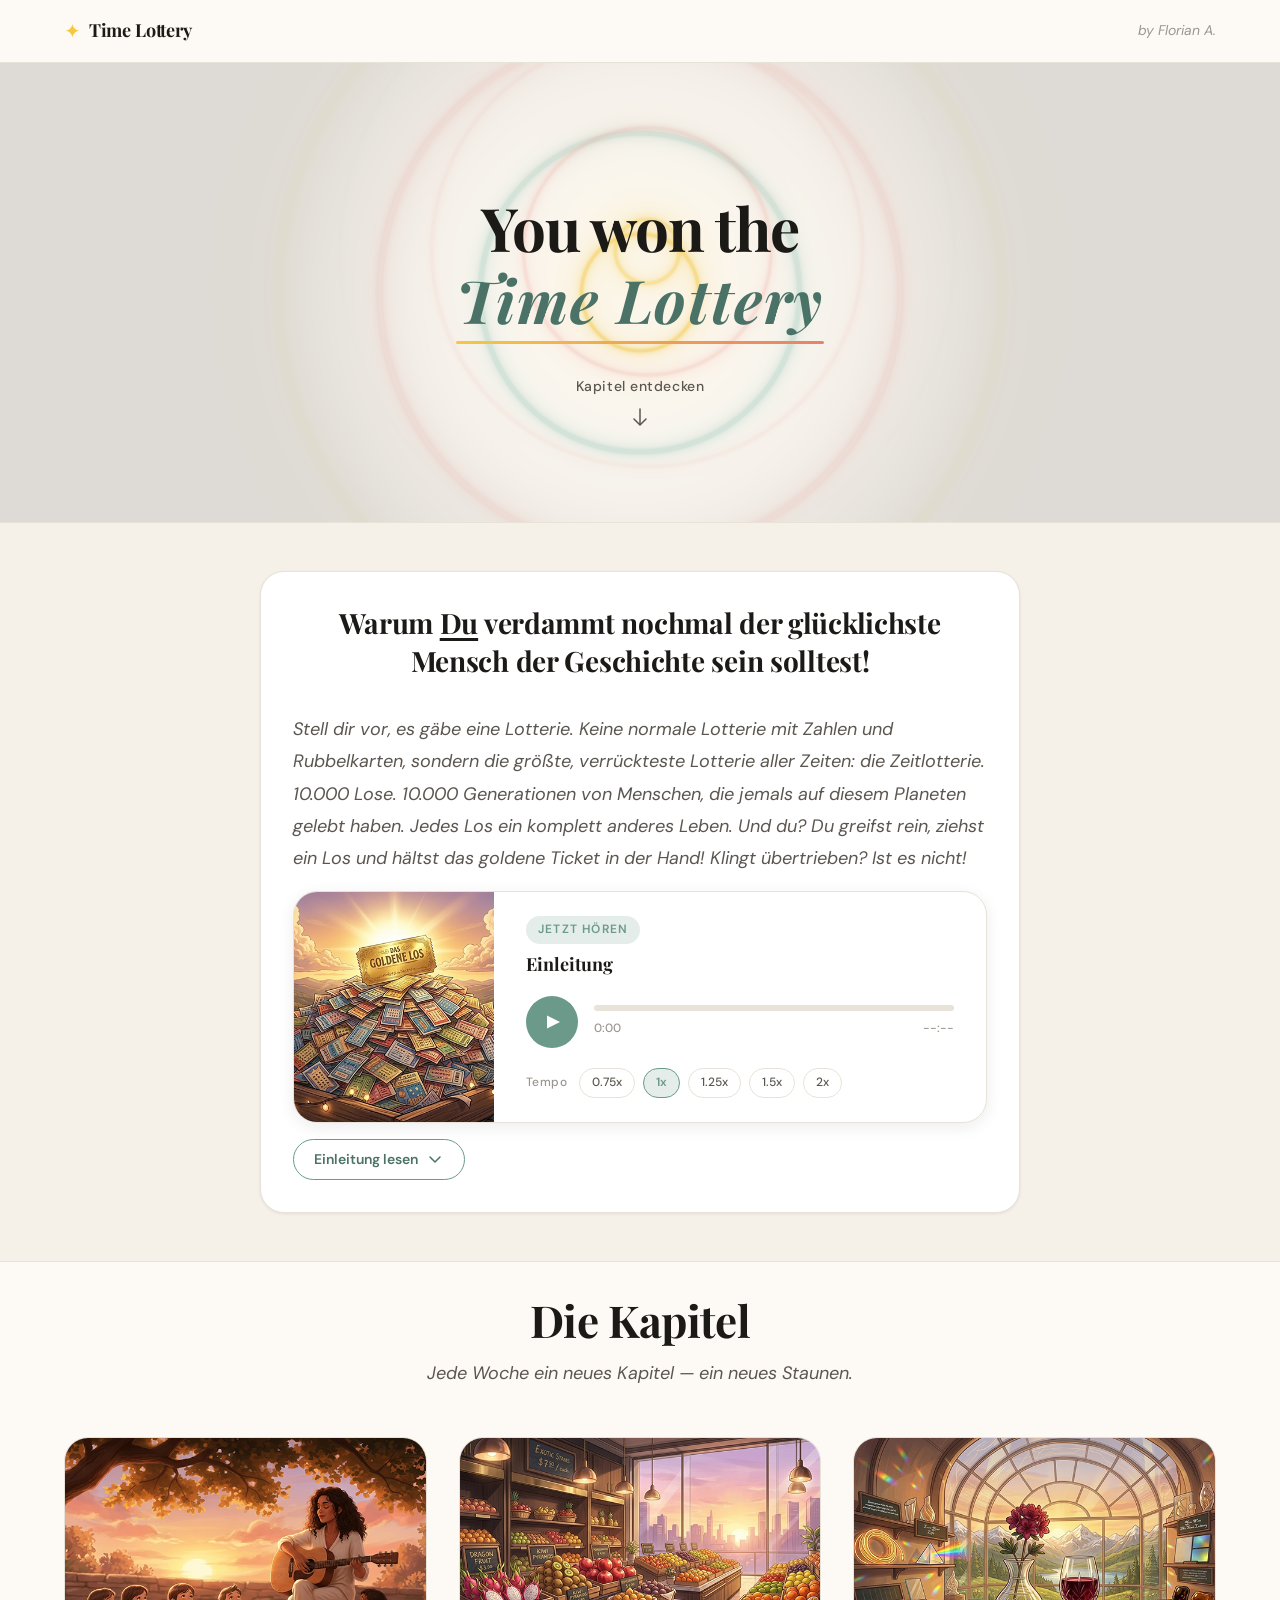
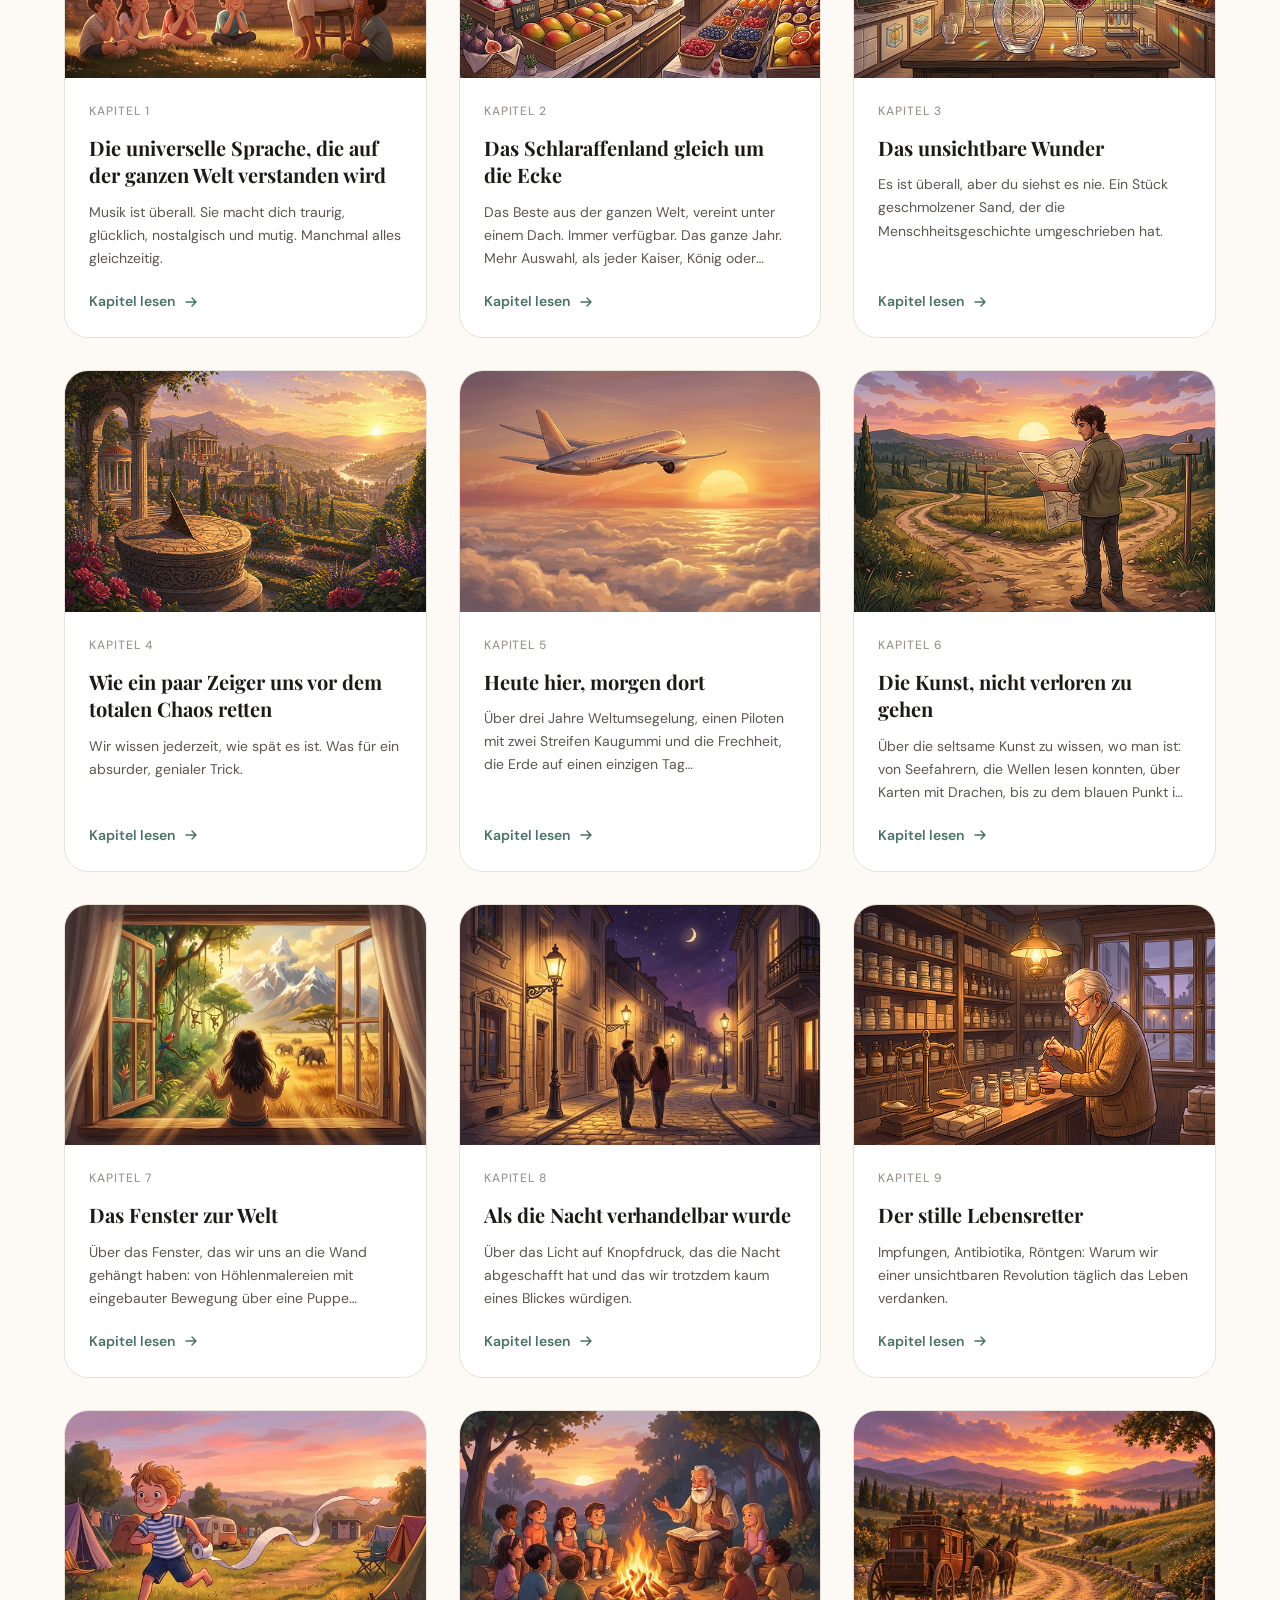
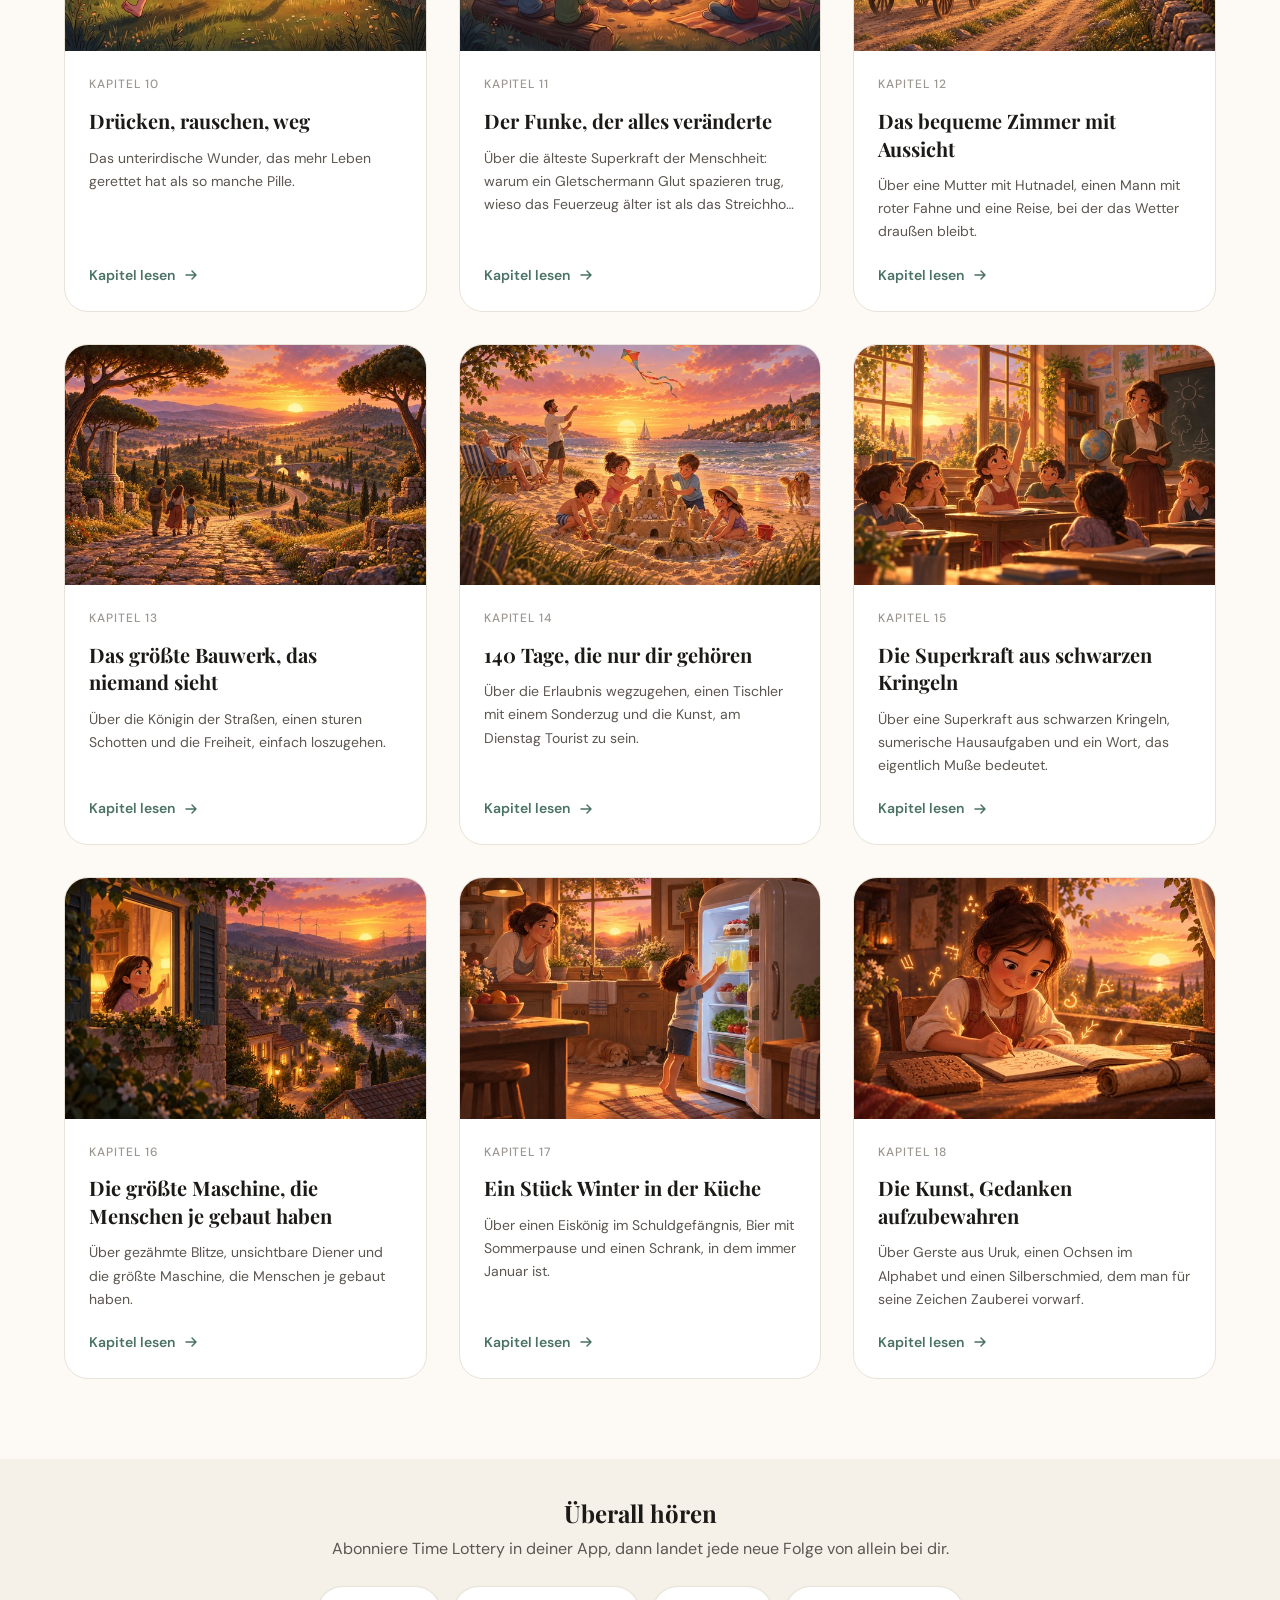
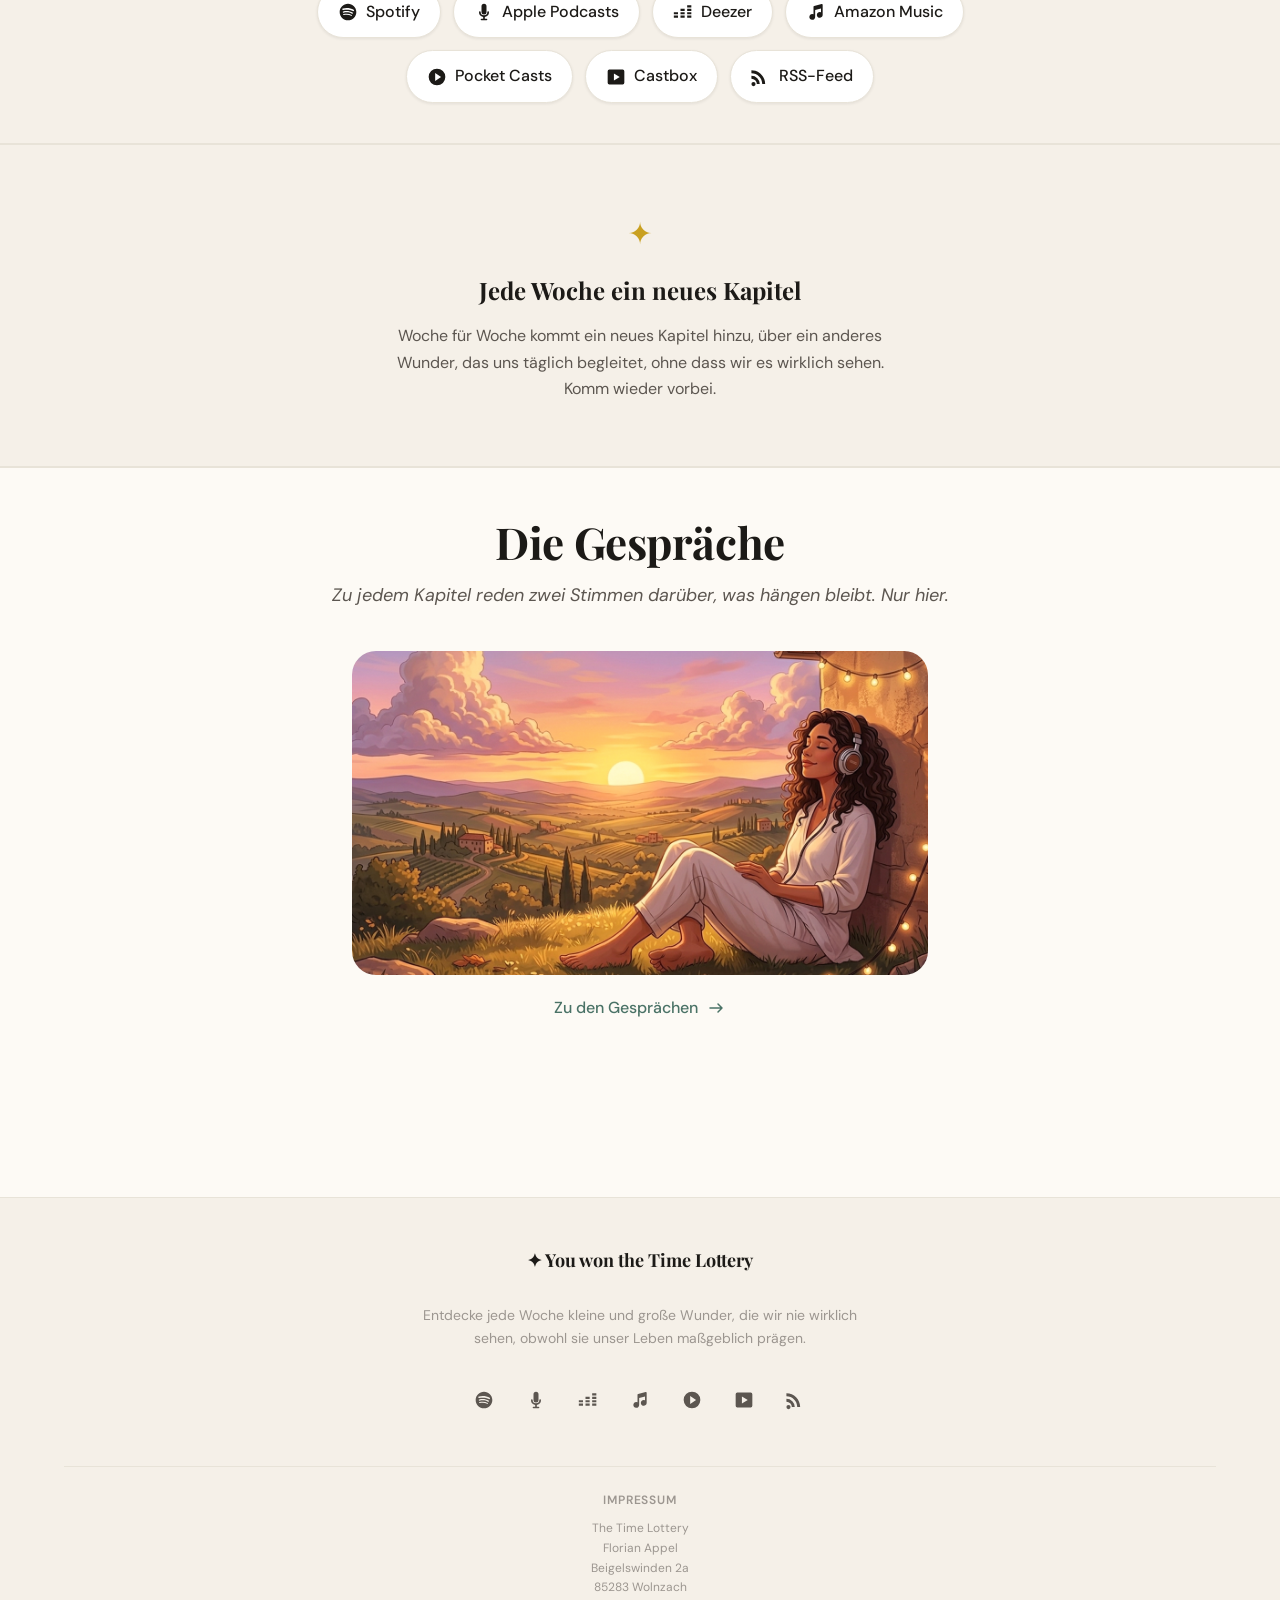
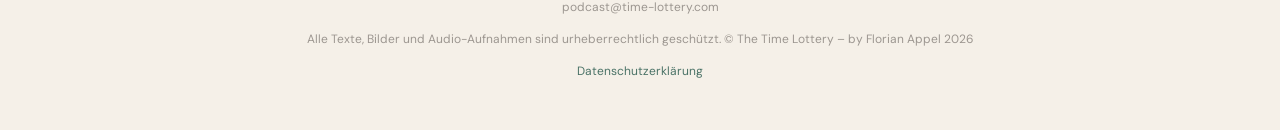
==== commit 2a308b6a: "Add Kapitel 18: Schrift Co-Authored-By: Claude Opus 5.5 <noreply@anthropic.com>" ====
--- a/index.html
+++ b/index.html
@@ -294,7 +294,7 @@
   </footer>
 
   <!-- SCRIPTS -->
-  <script src="js/chapters.js?v=21"></script>
+  <script src="js/chapters.js?v=22"></script>
   <script src="js/home.js"></script>
   <script src="js/hero-shader.js"></script>
   <script>
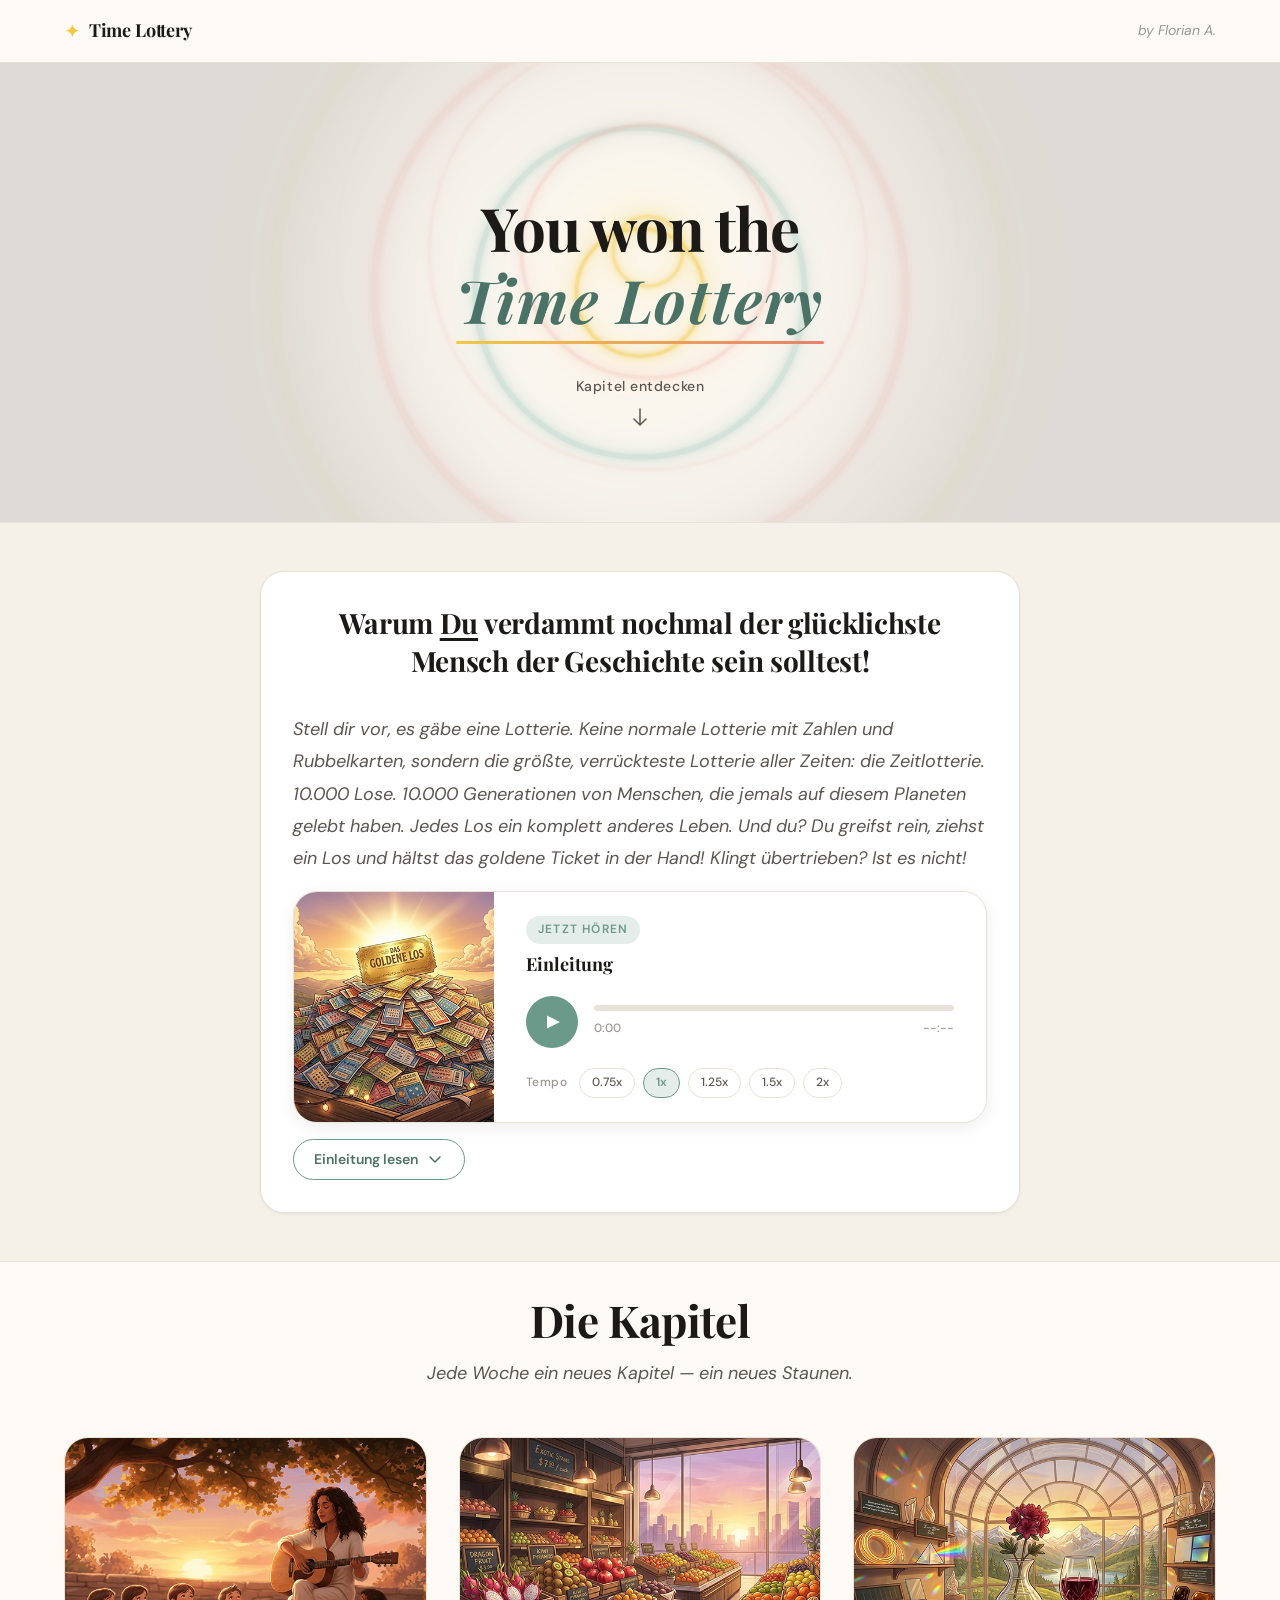
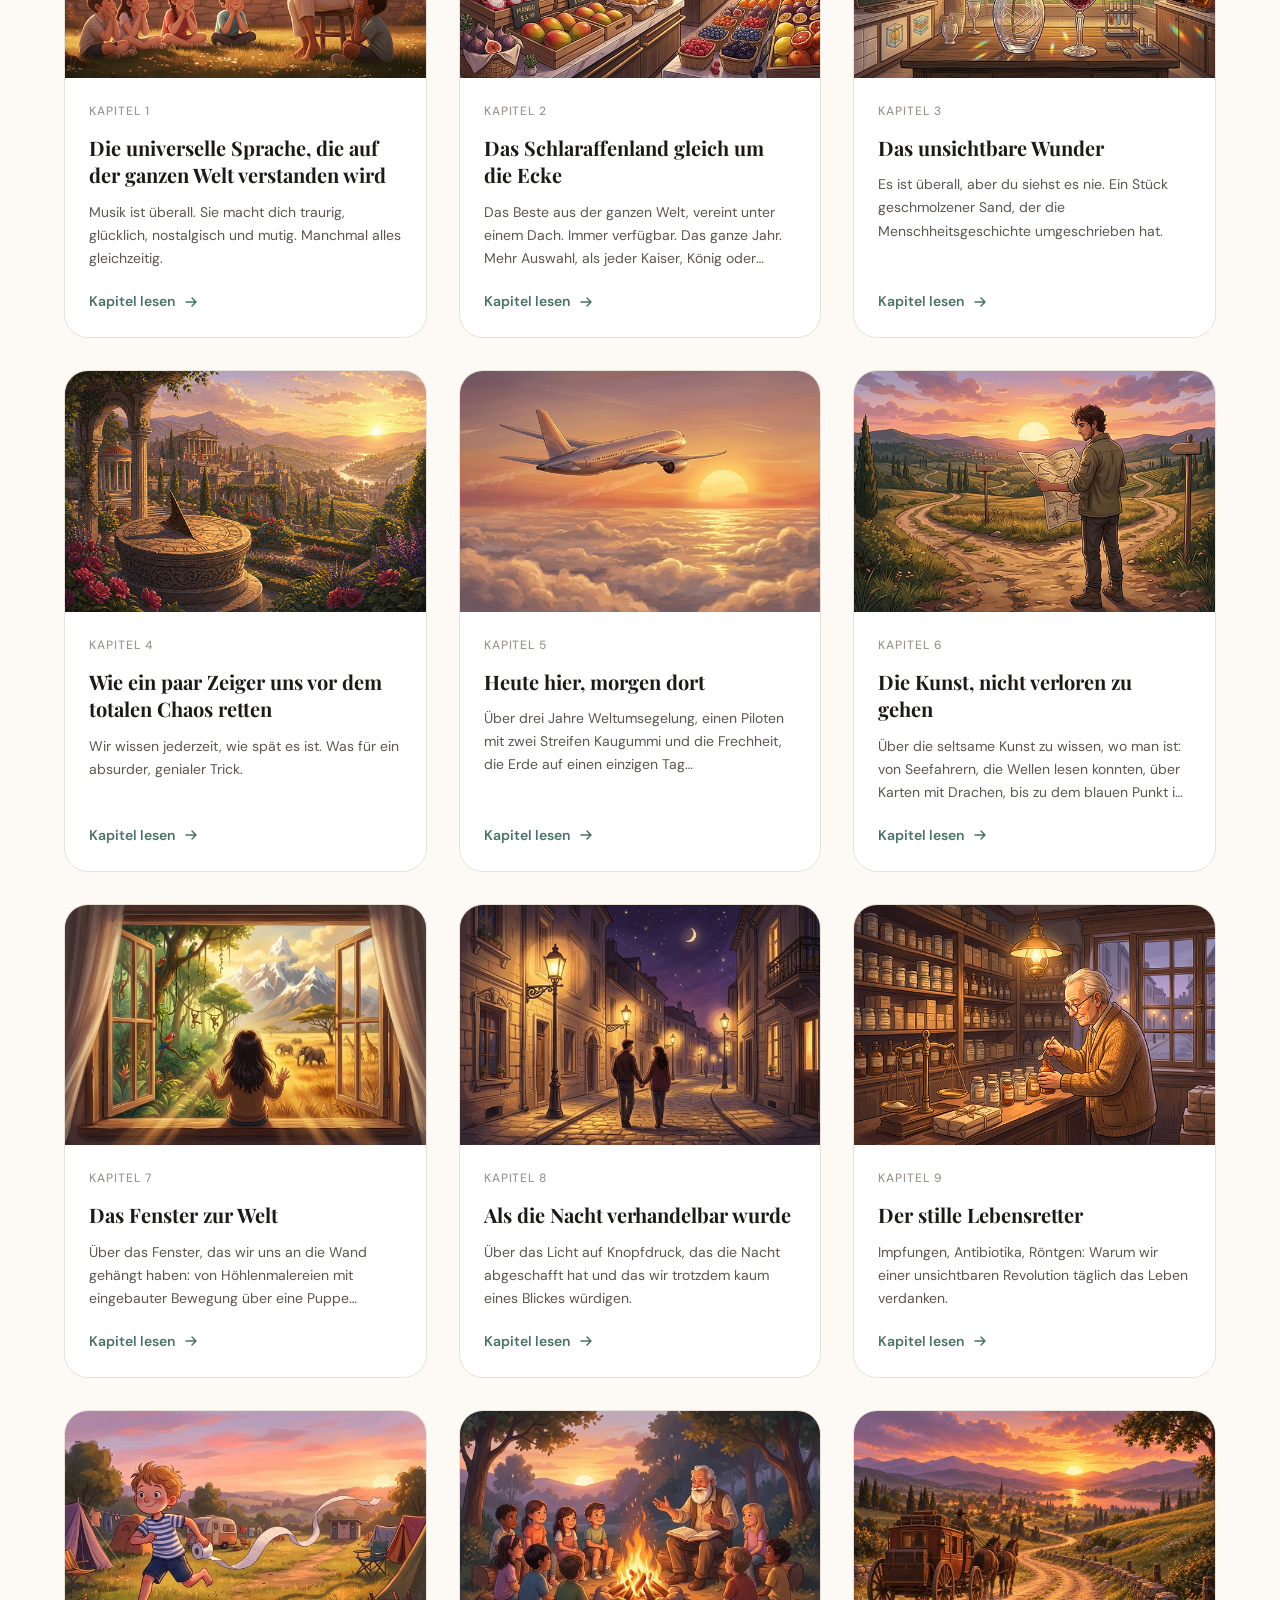
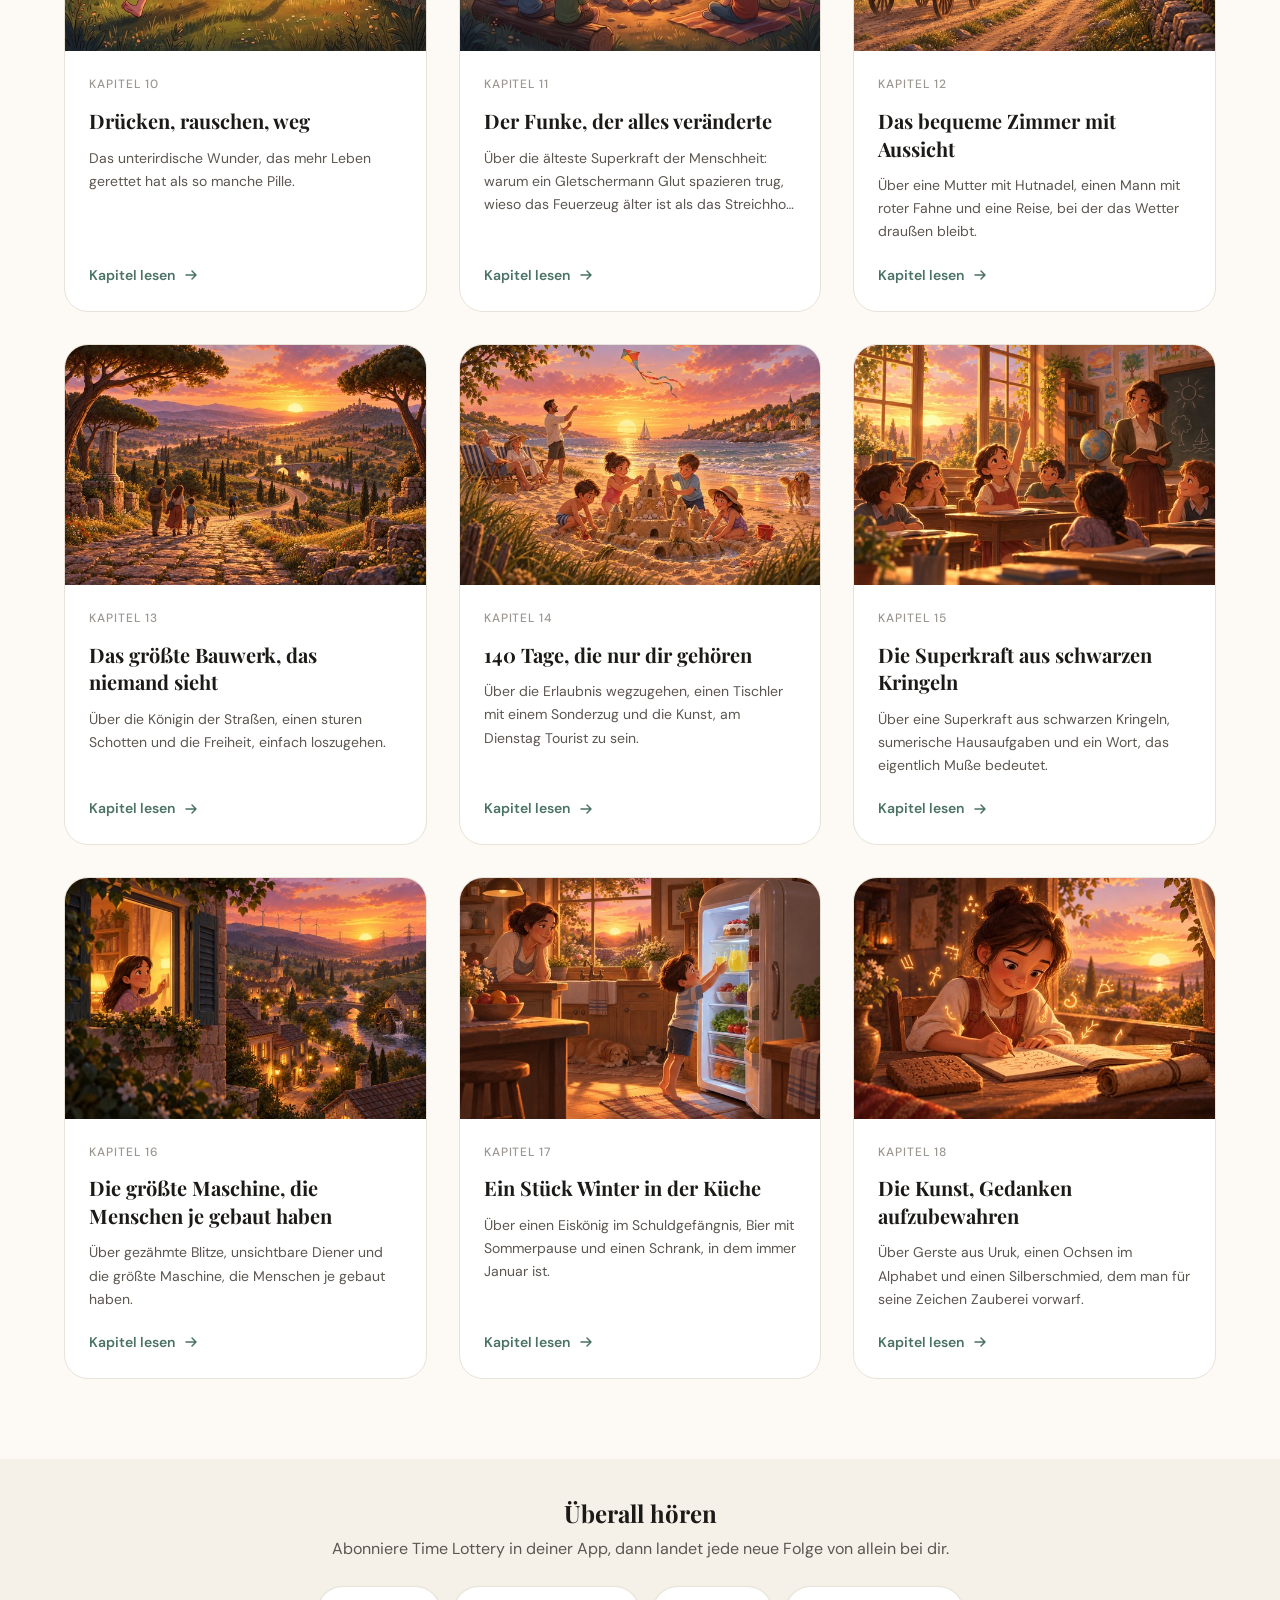
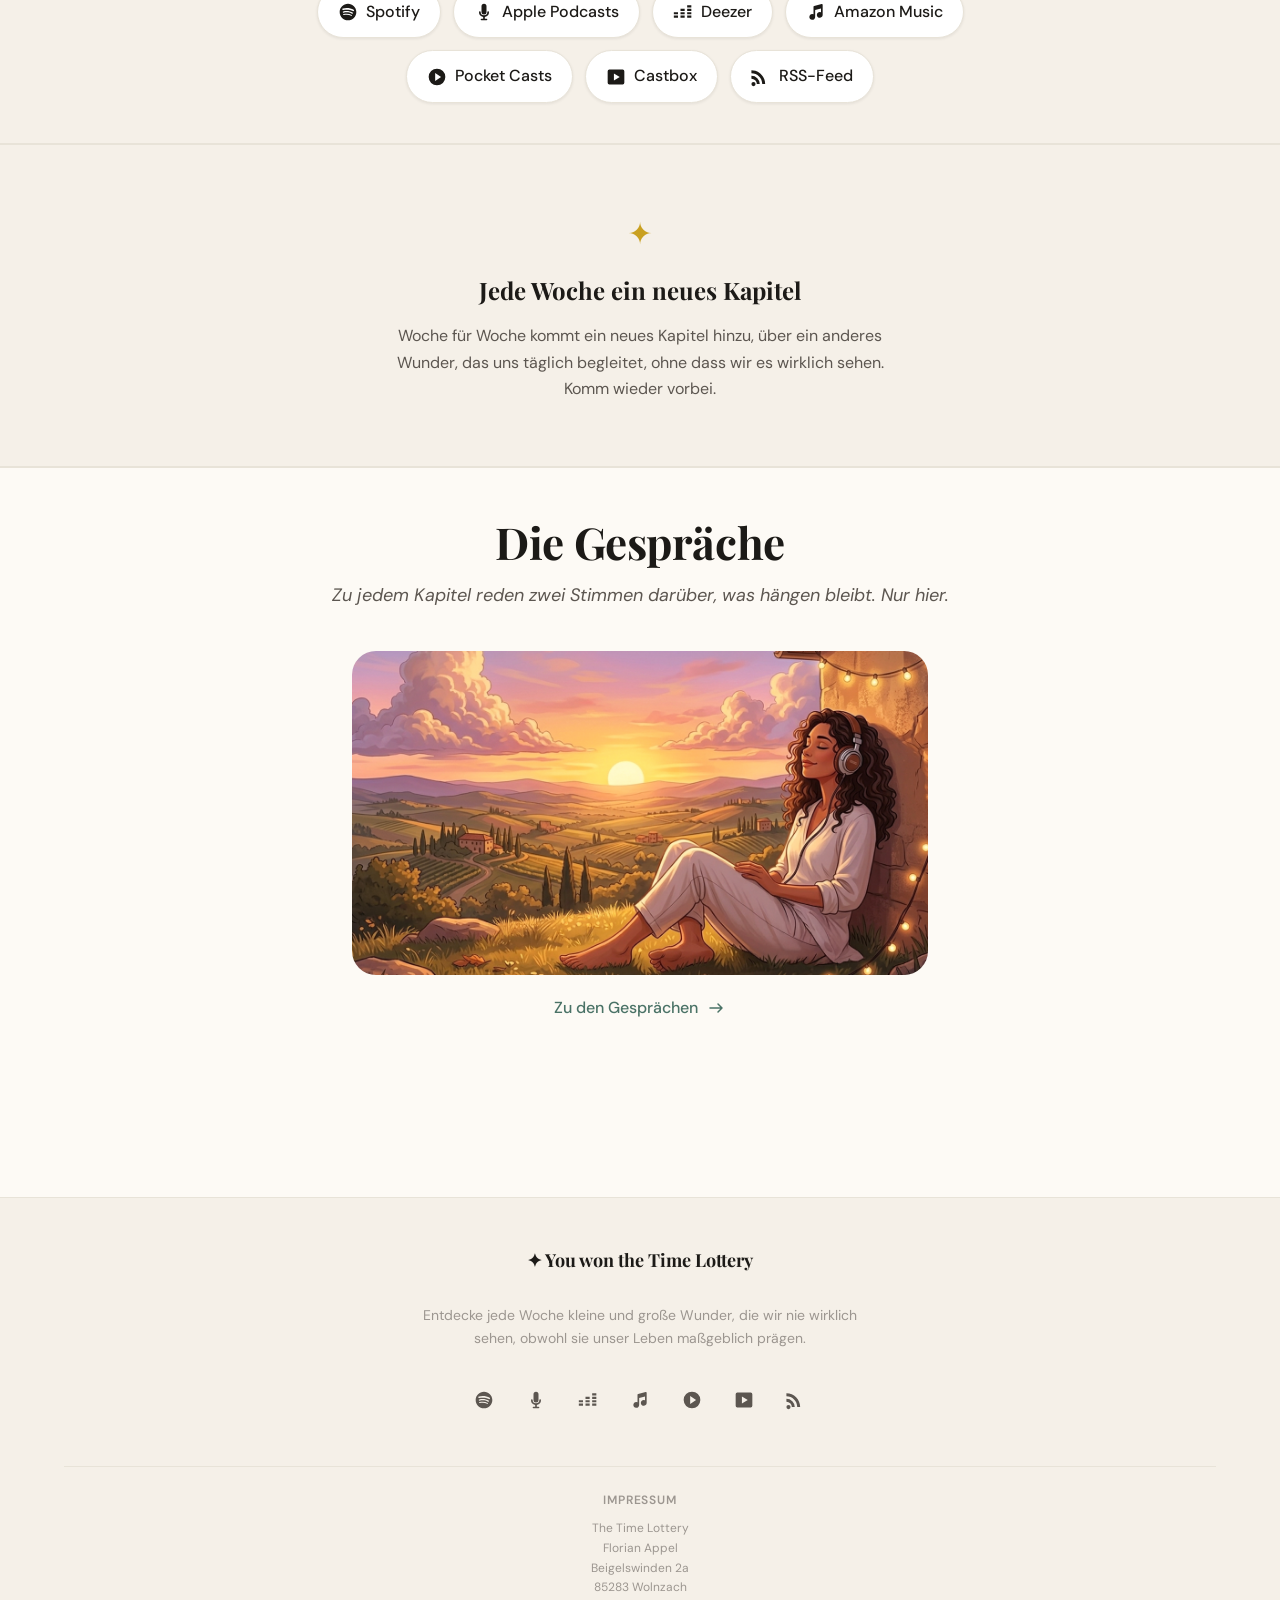
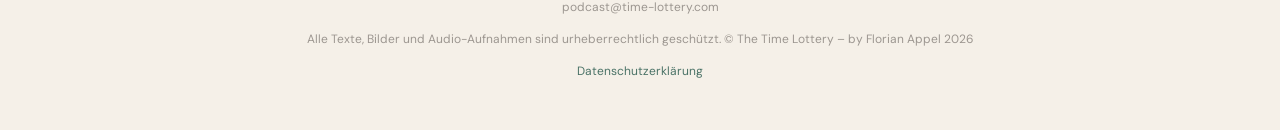
==== commit c64a2b2b: "Kapitel 18: Schlusssatz angepasst Co-Authored-By: Claude Opus 5.5 <noreply@anthropic.com>" ====
--- a/index.html
+++ b/index.html
@@ -294,7 +294,7 @@
   </footer>
 
   <!-- SCRIPTS -->
-  <script src="js/chapters.js?v=22"></script>
+  <script src="js/chapters.js?v=23"></script>
   <script src="js/home.js"></script>
   <script src="js/hero-shader.js"></script>
   <script>
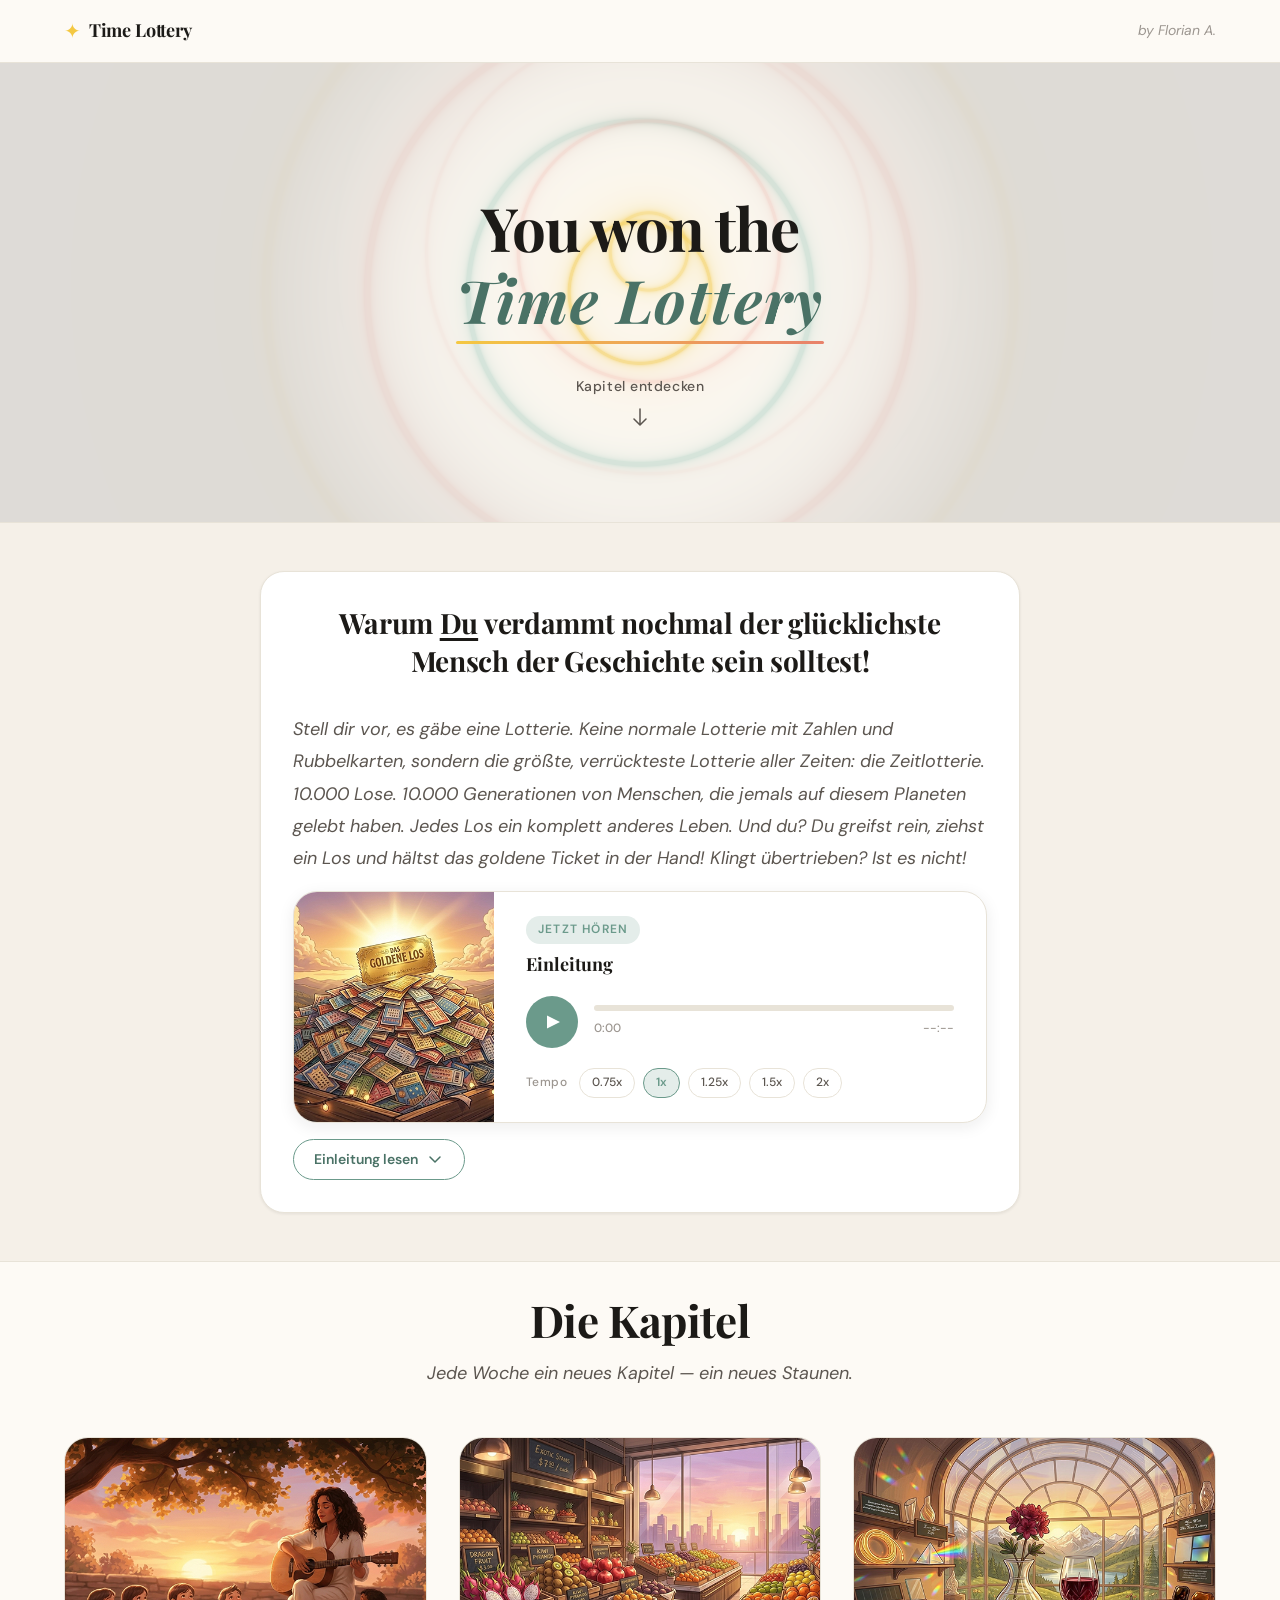
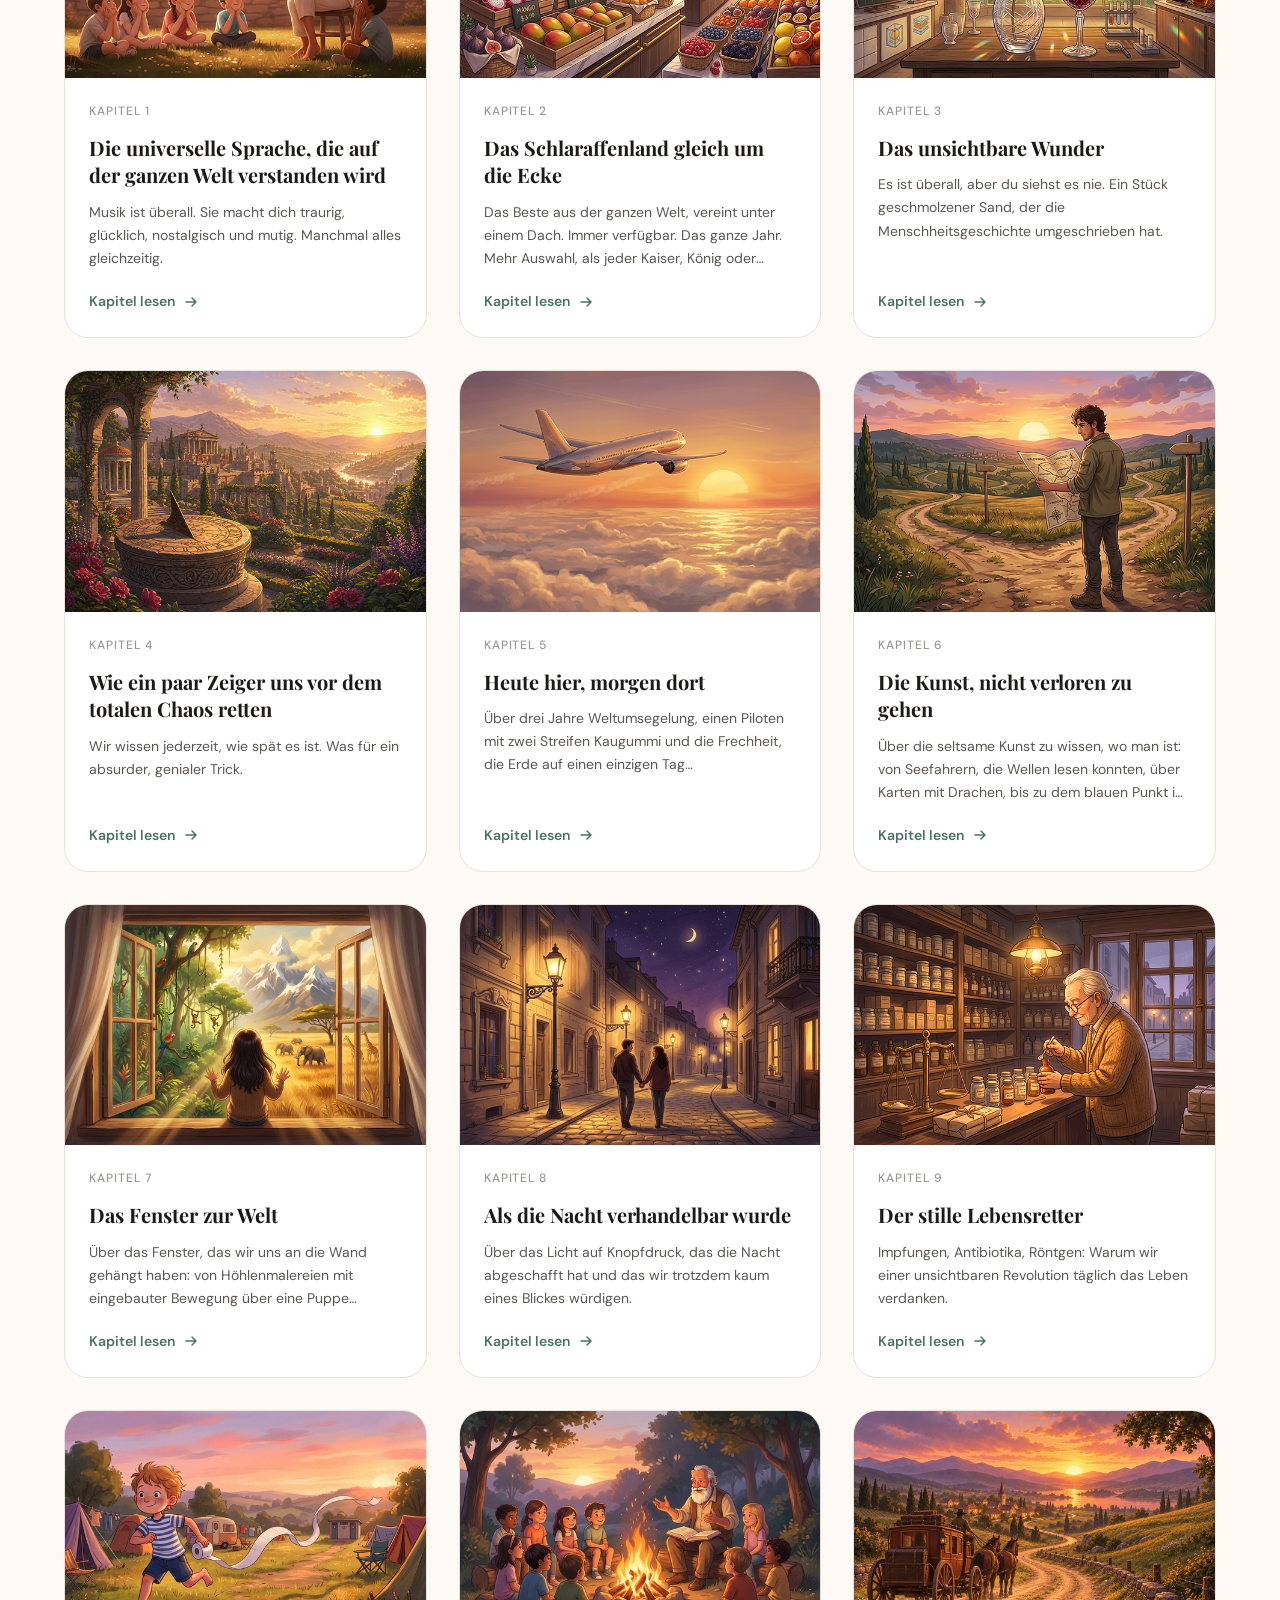
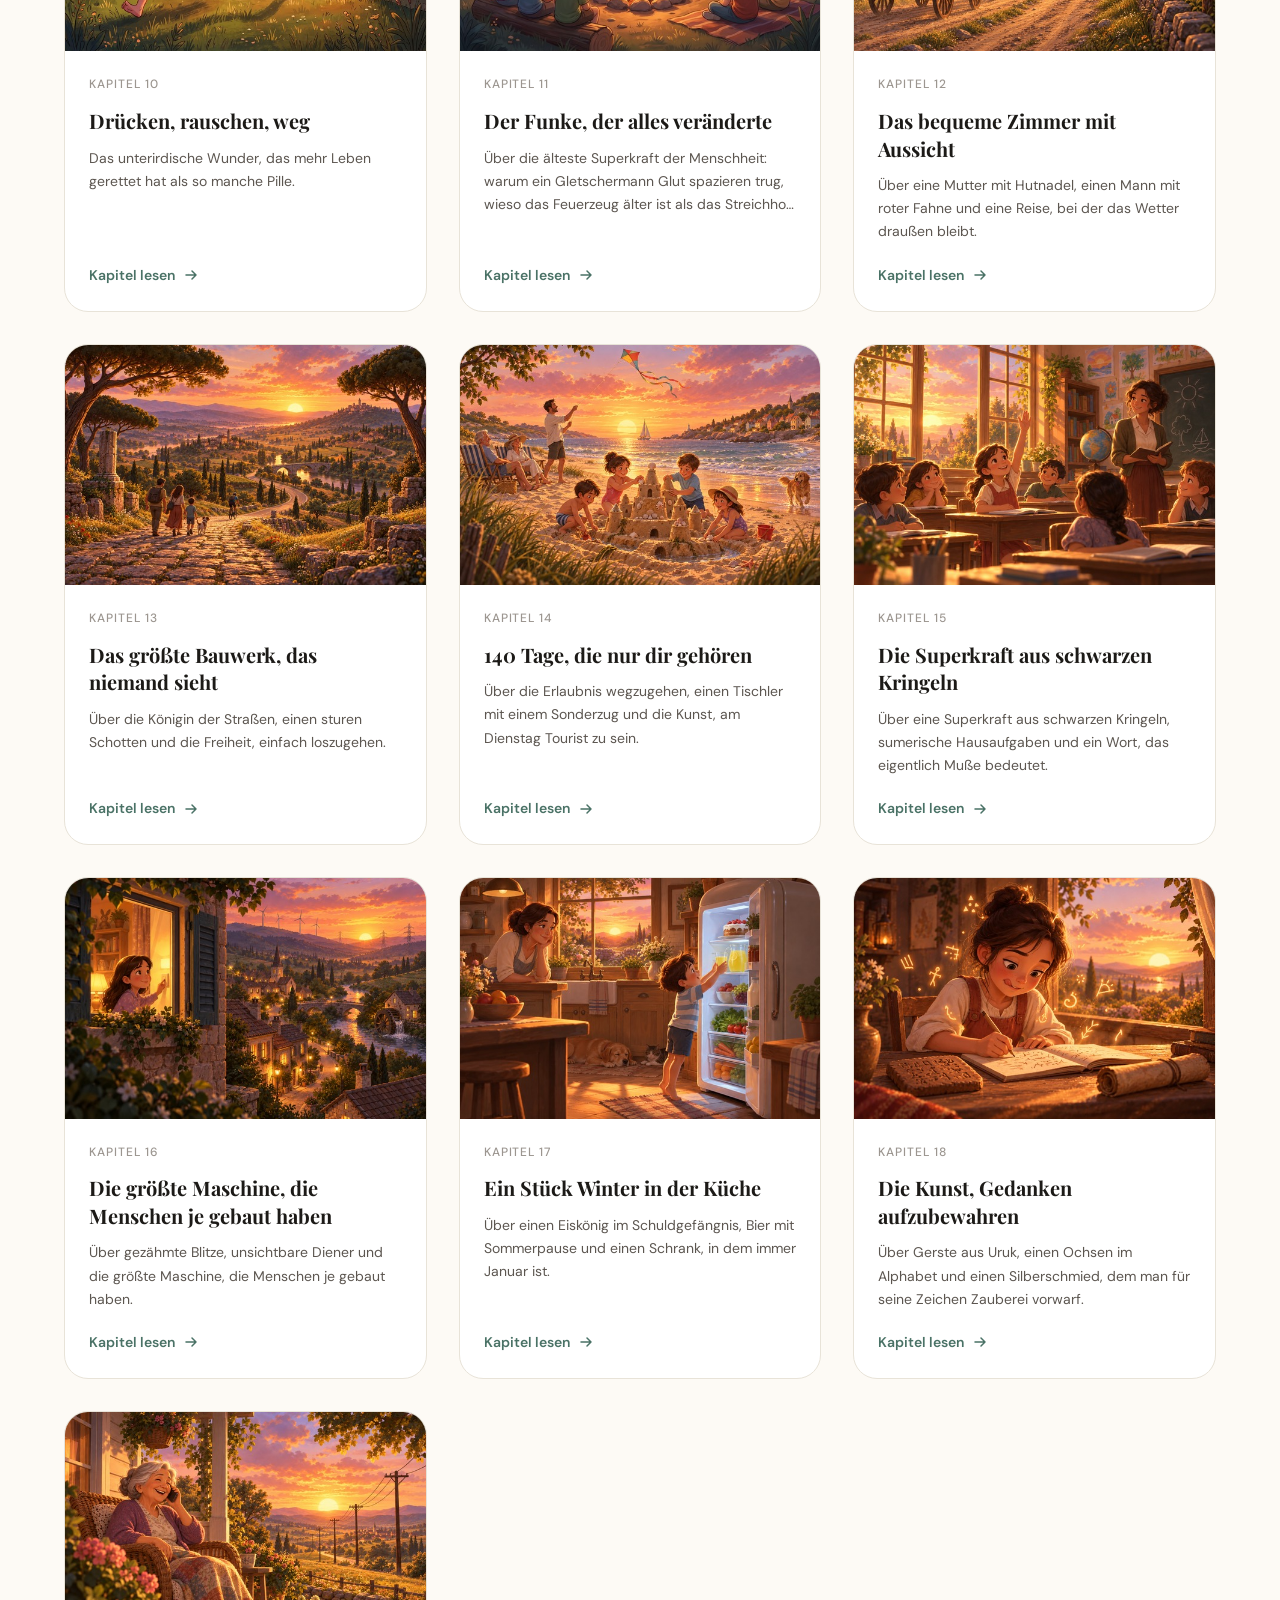
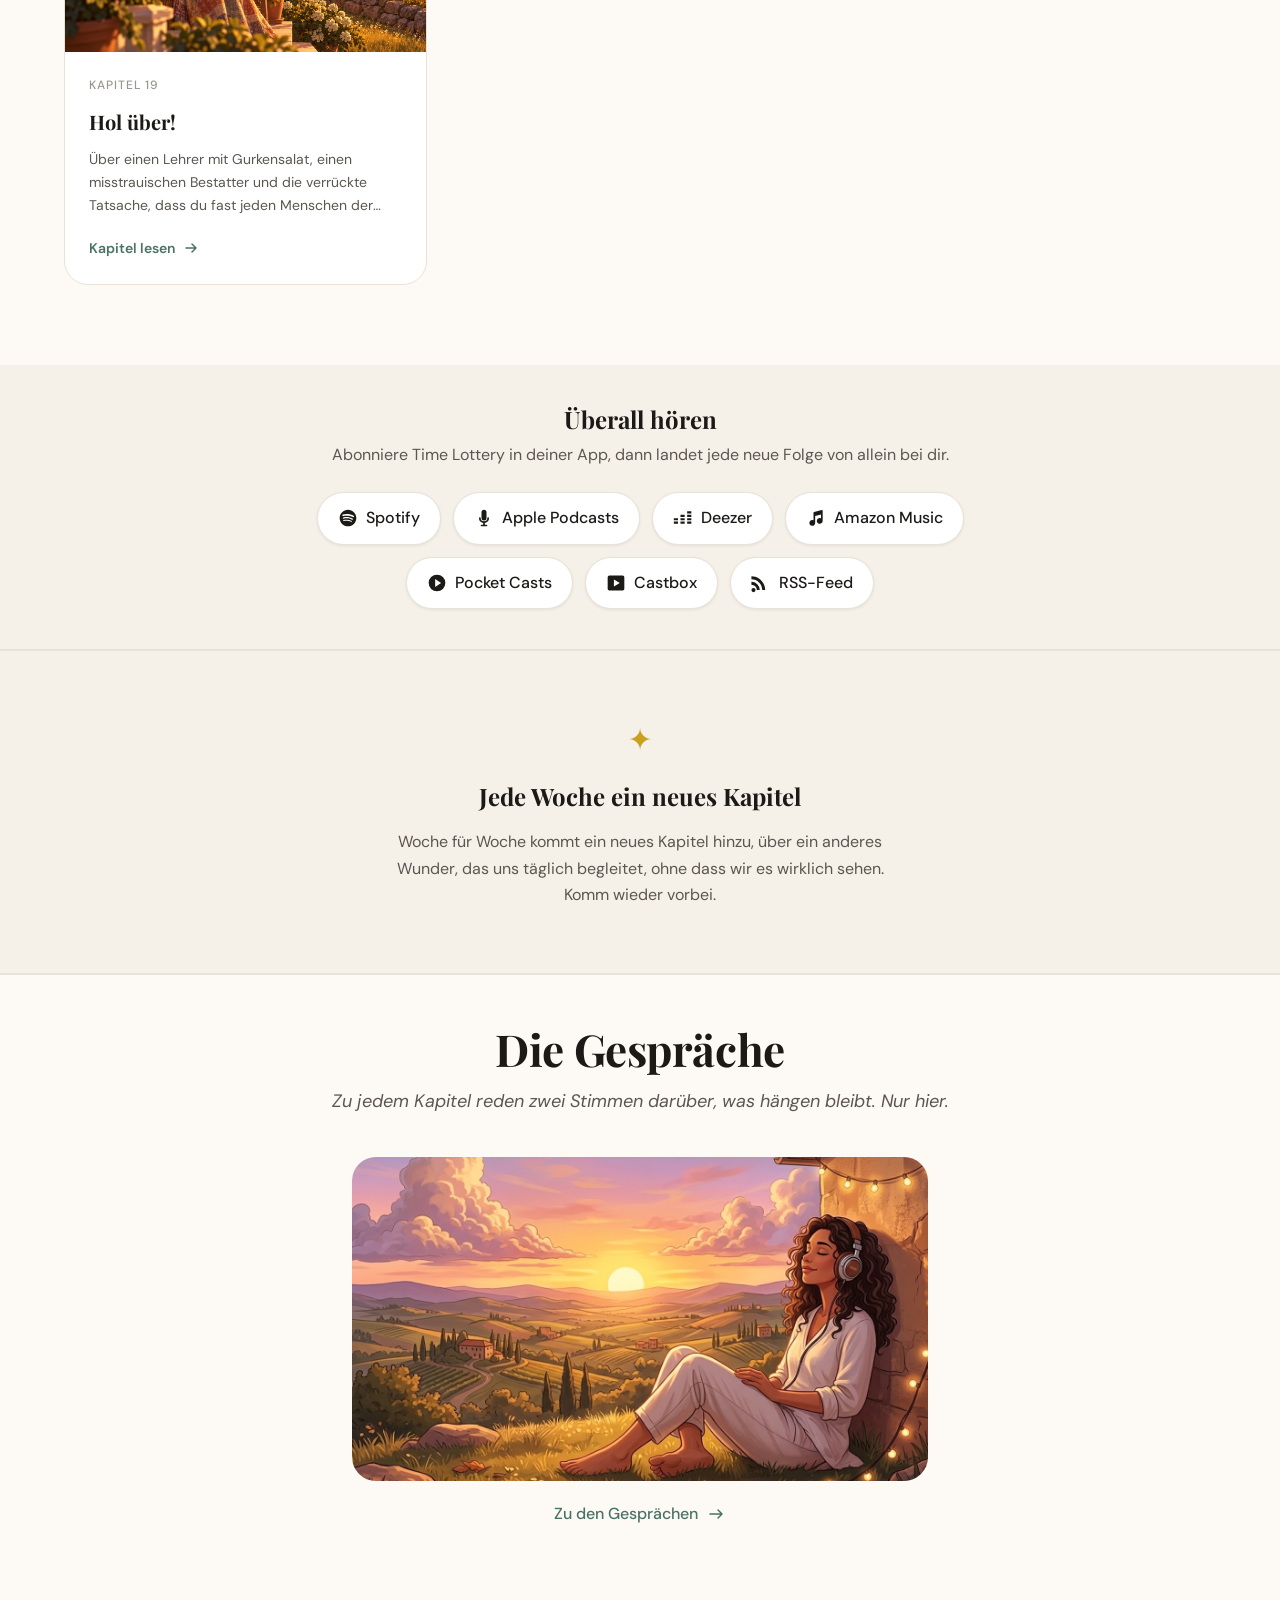
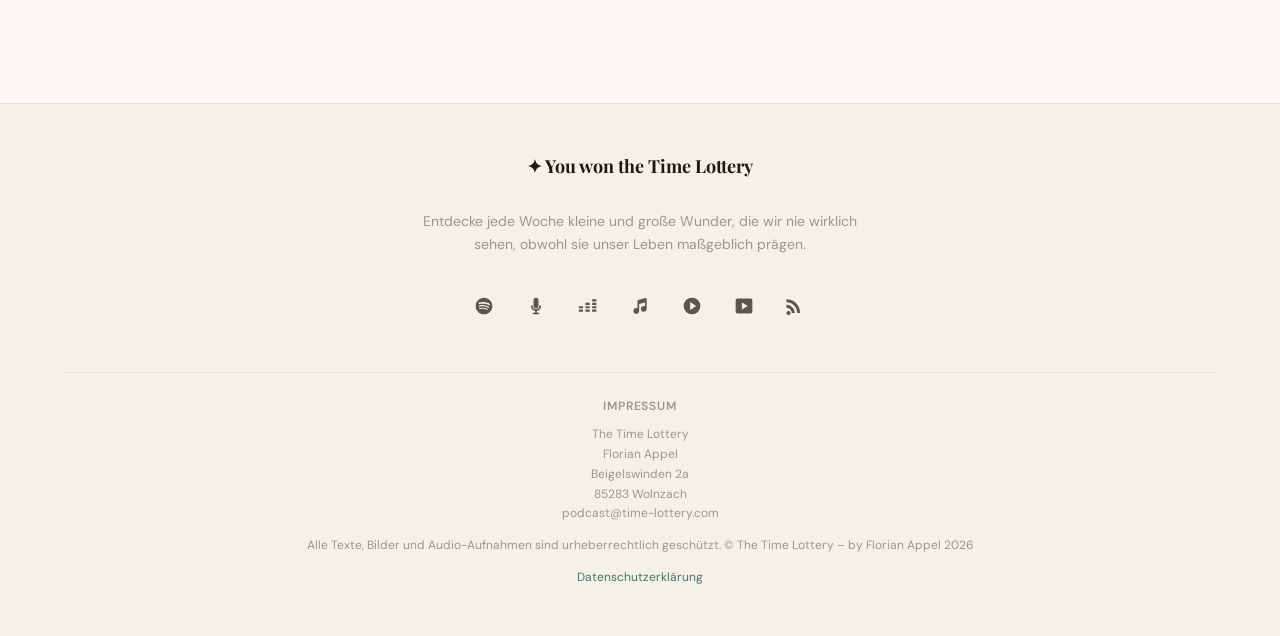
==== commit 4337d4f5: "Add Kapitel 19: Telefonieren Co-Authored-By: Claude Opus 5.5 <noreply@anthropic.com>" ====
--- a/index.html
+++ b/index.html
@@ -294,7 +294,7 @@
   </footer>
 
   <!-- SCRIPTS -->
-  <script src="js/chapters.js?v=23"></script>
+  <script src="js/chapters.js?v=24"></script>
   <script src="js/home.js"></script>
   <script src="js/hero-shader.js"></script>
   <script>
